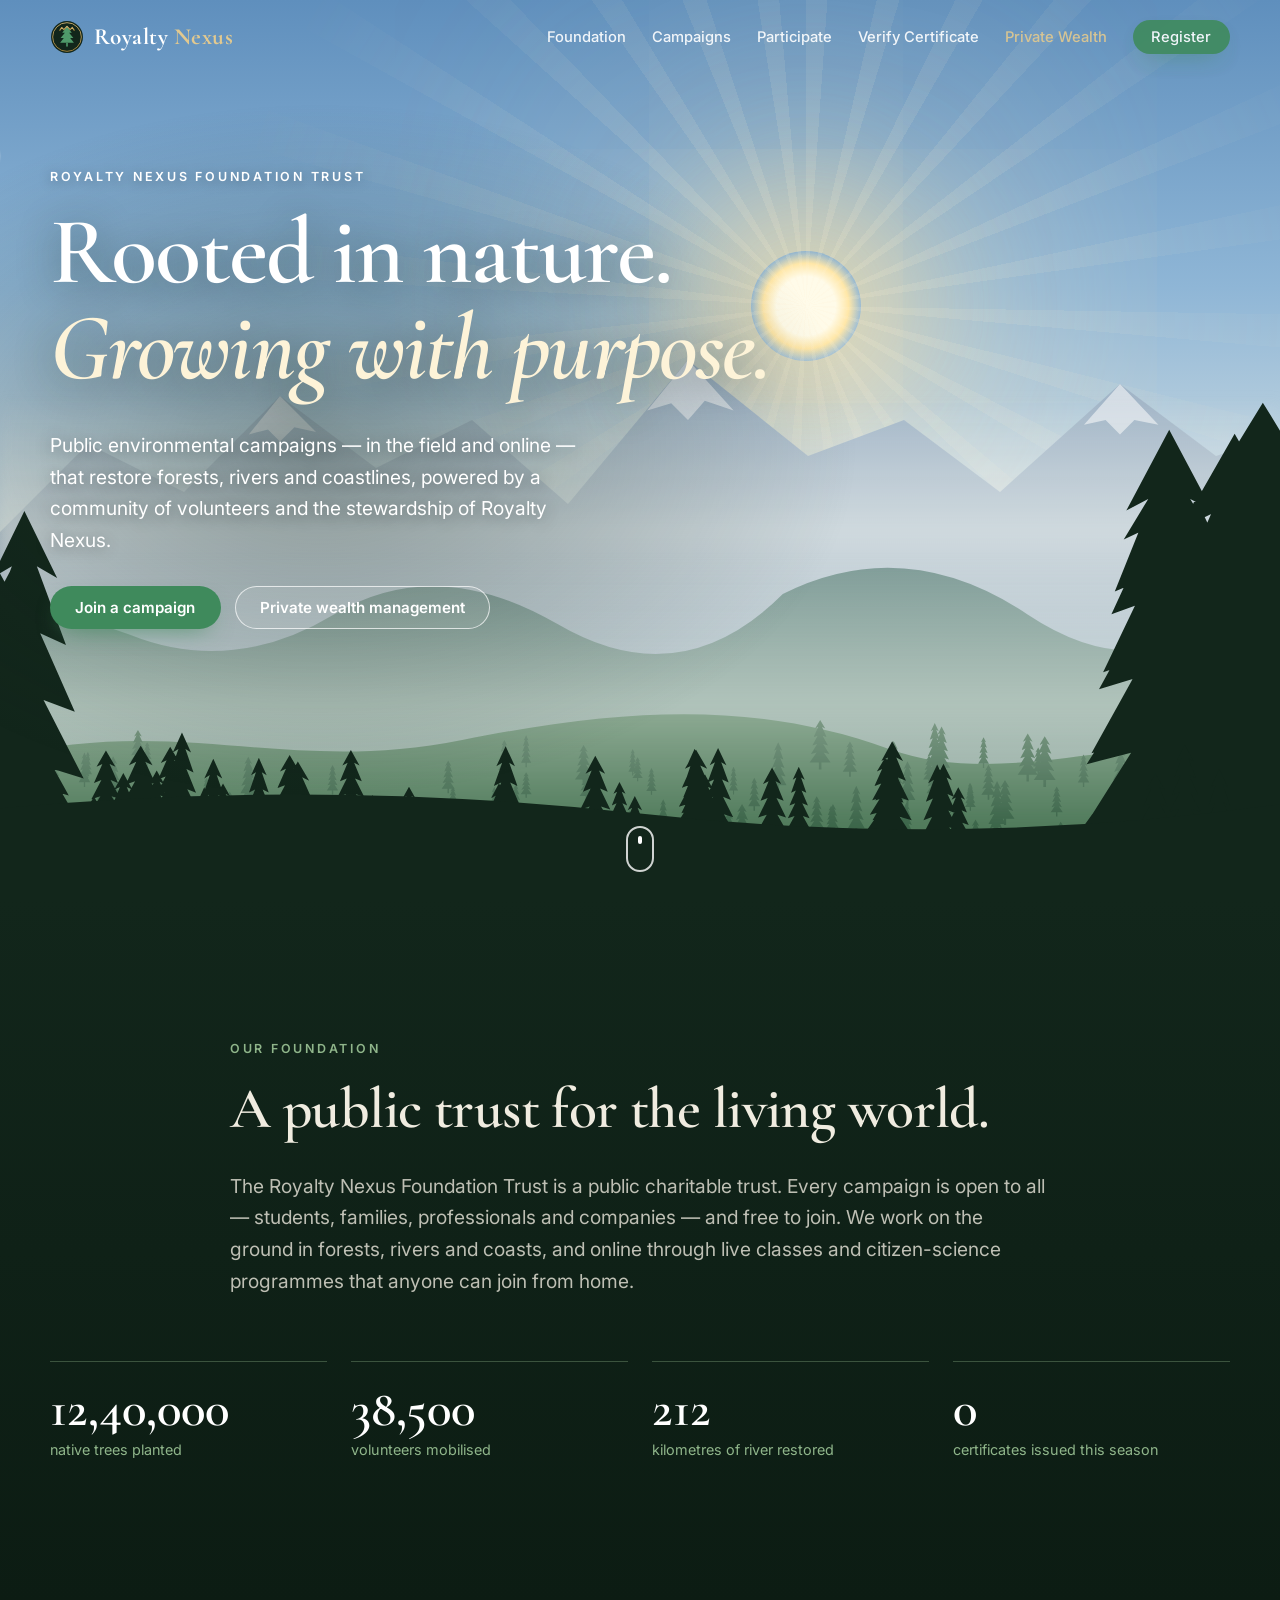
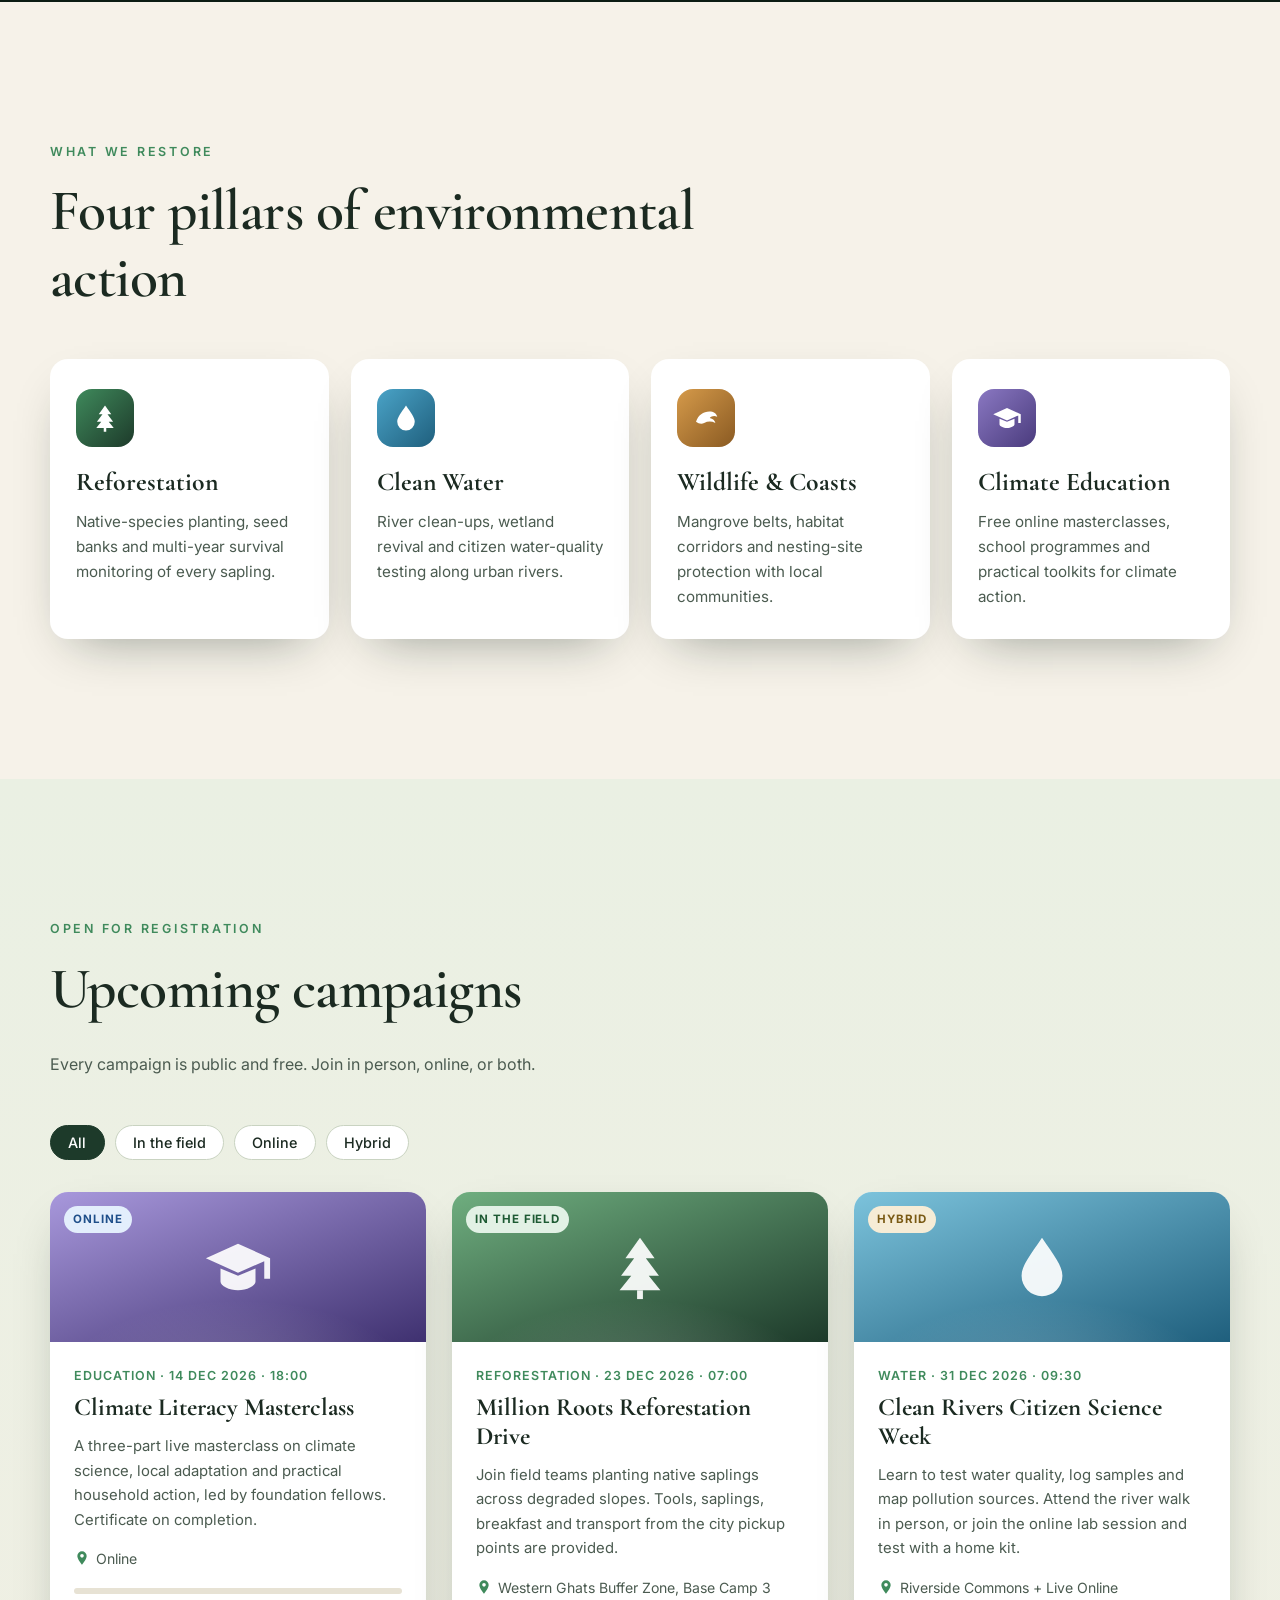
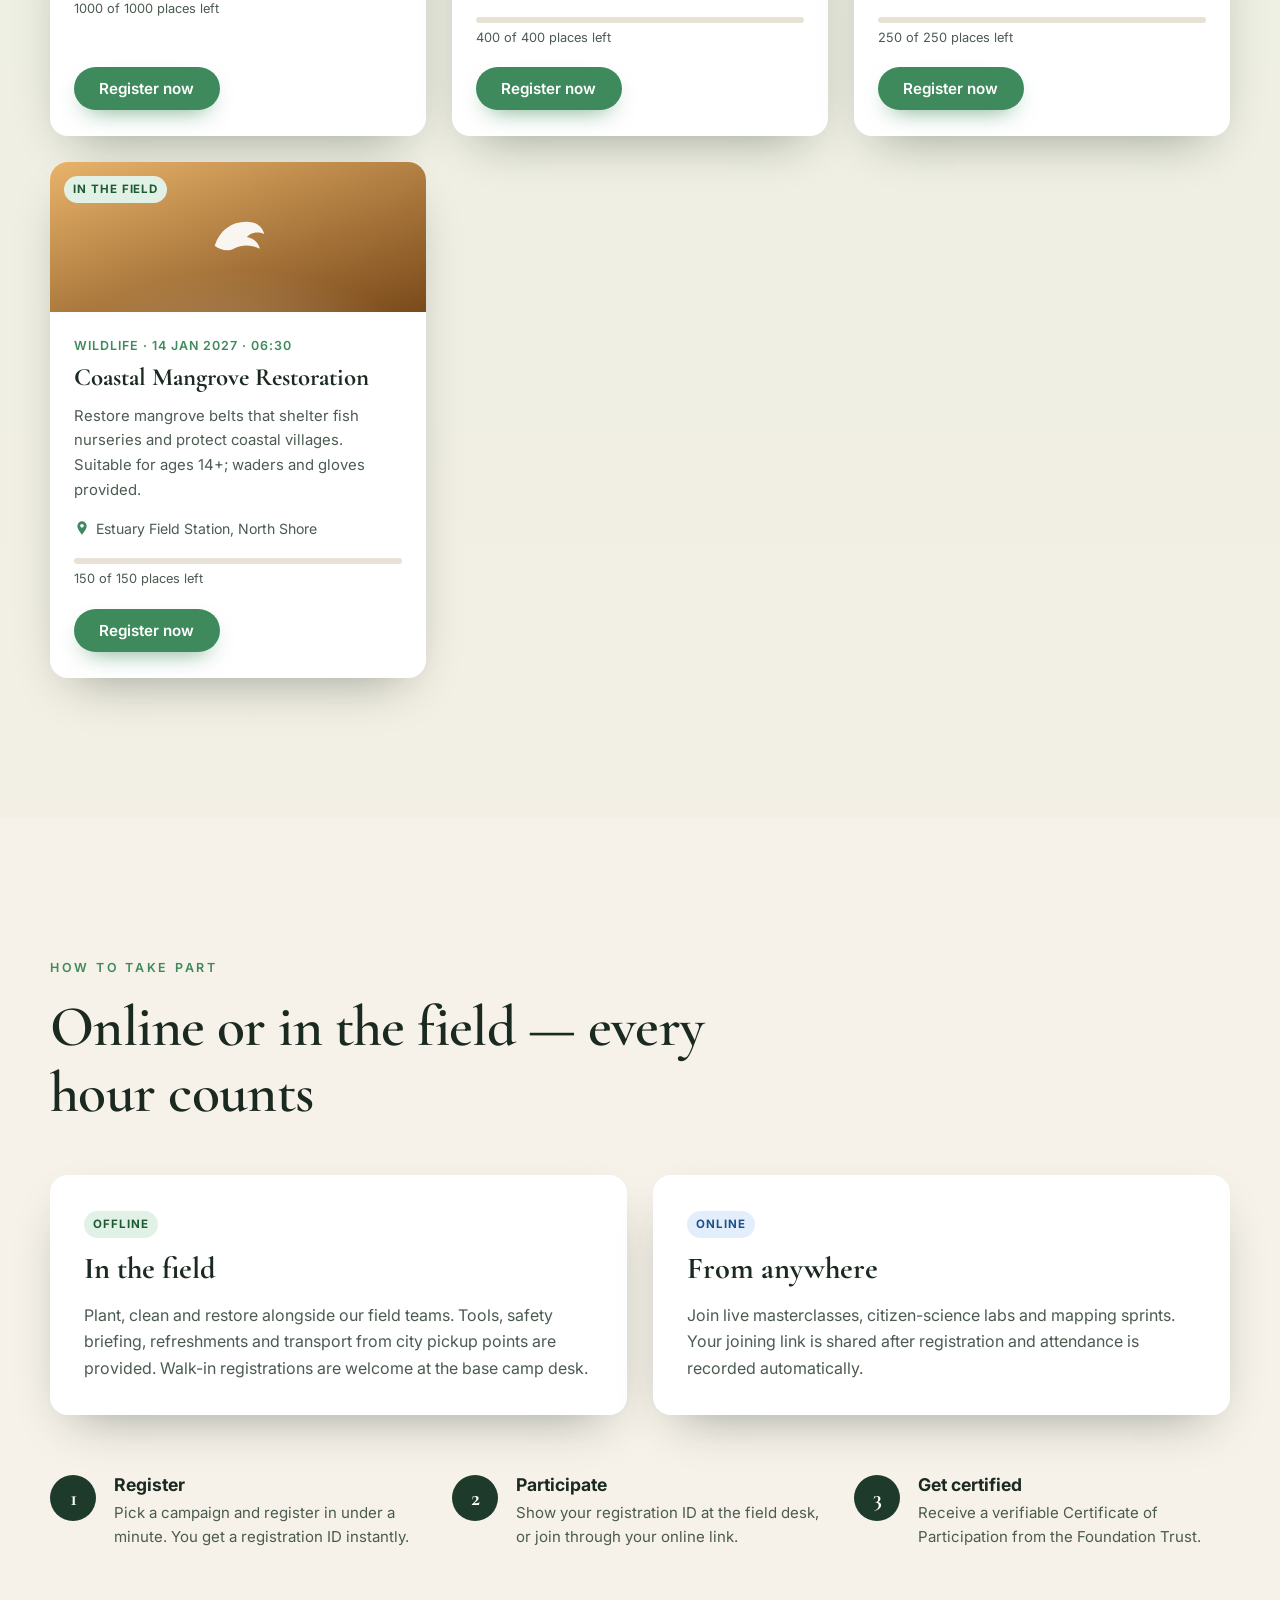
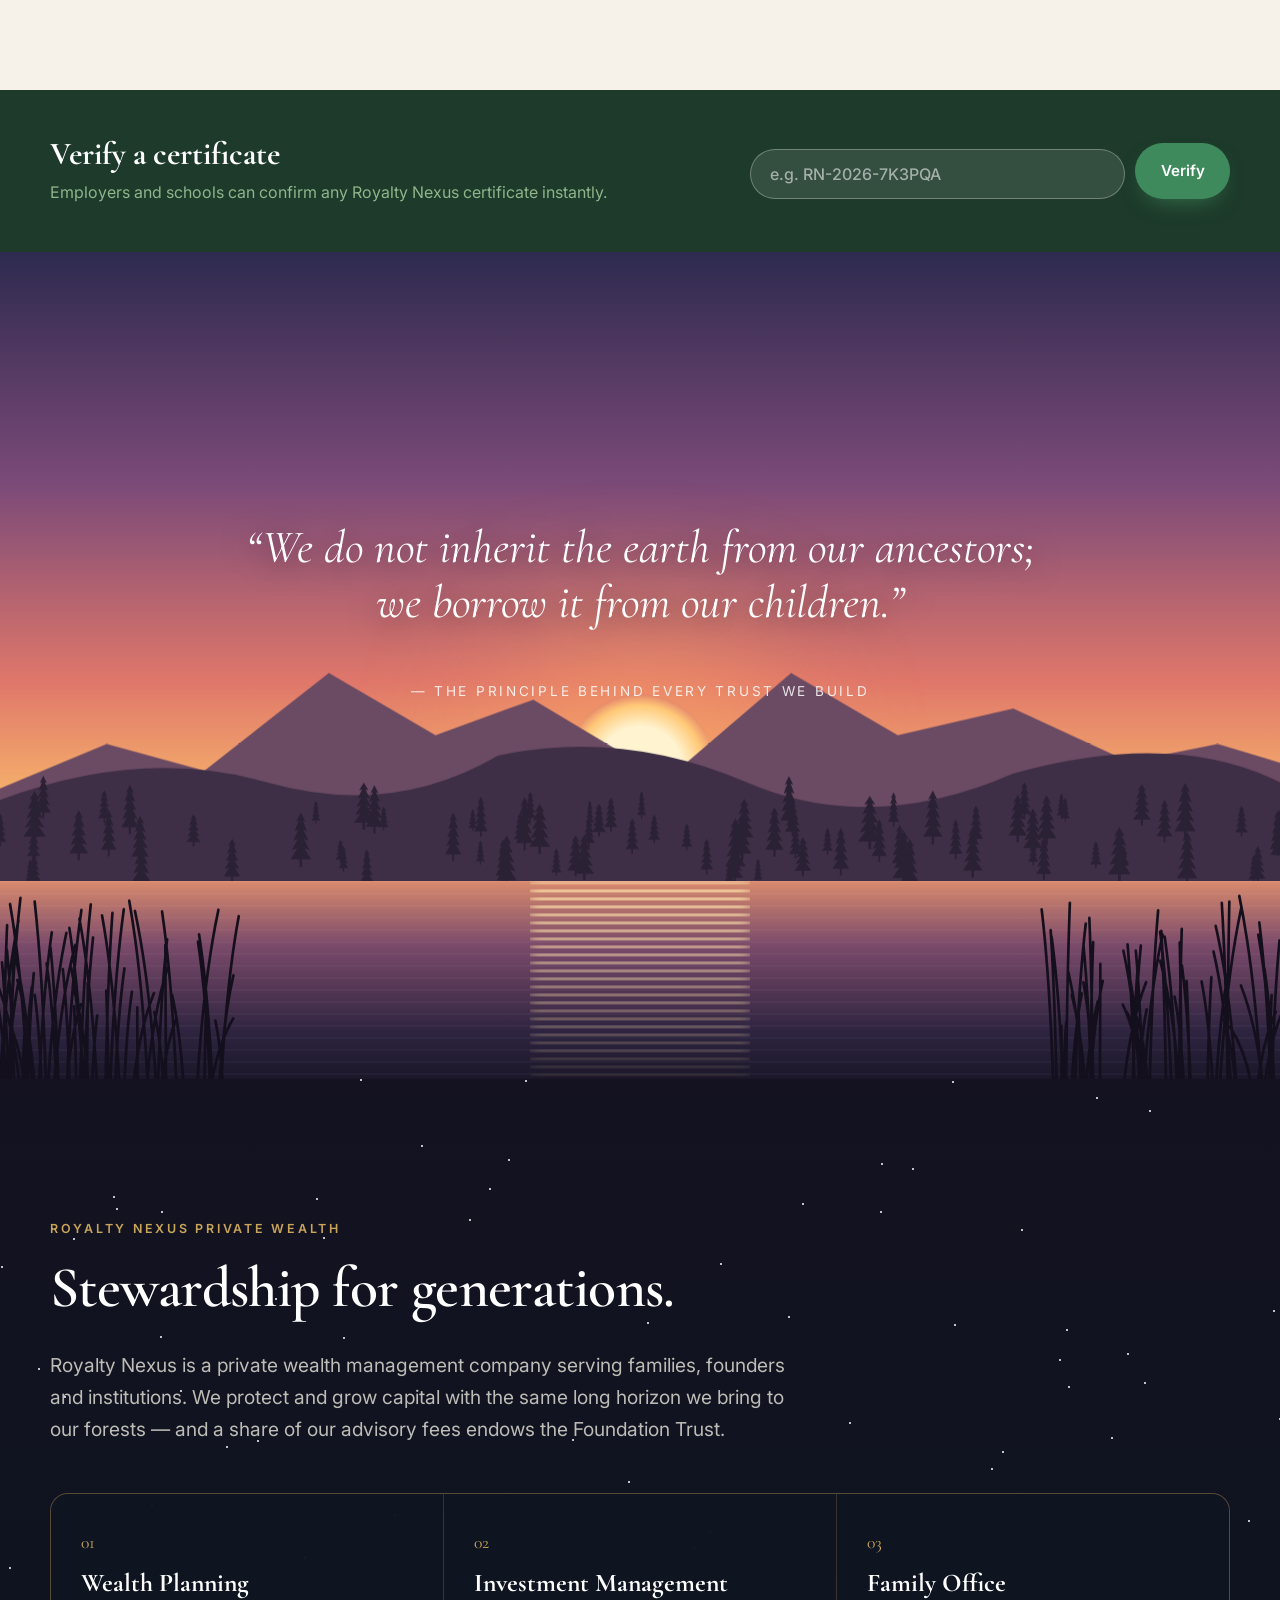
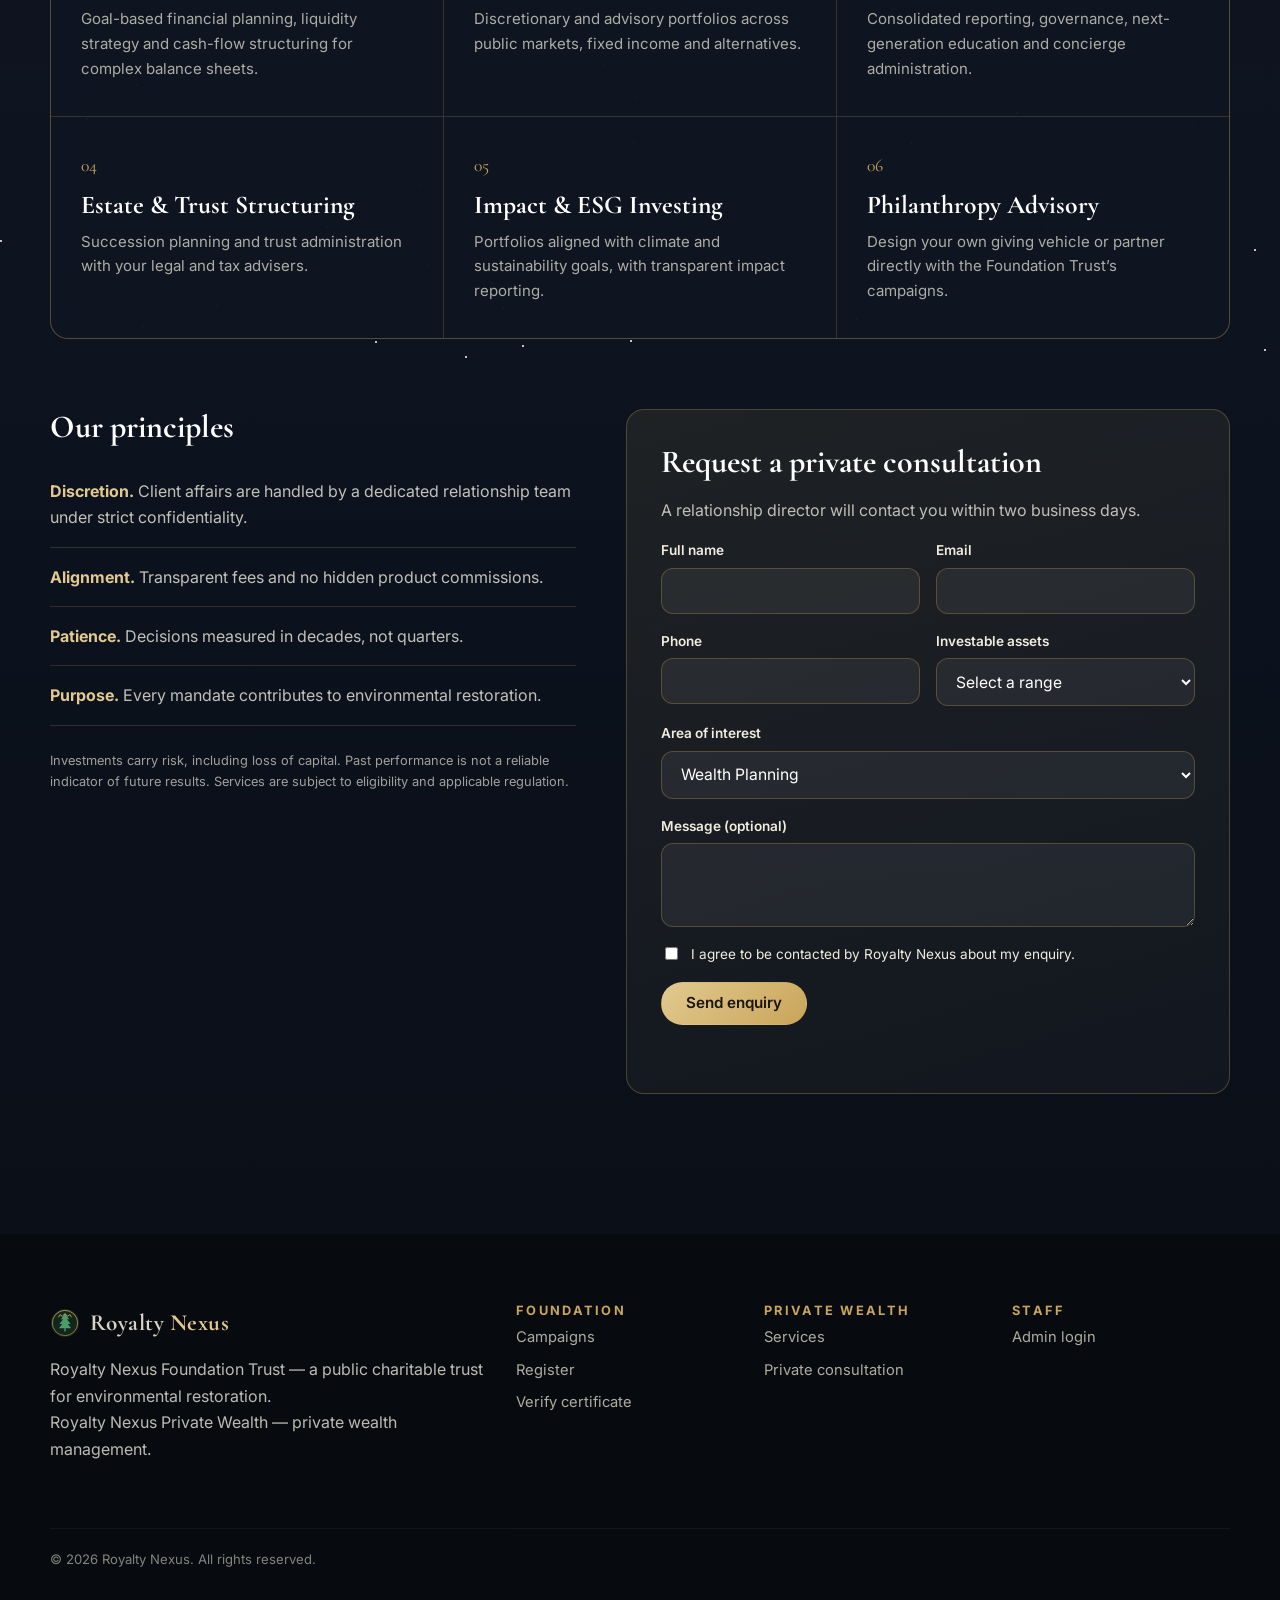
==== index.html @ fcef013e "Build Royalty Nexus foundation and private wealth website Static site with a layered parallax landsc" ====
<!doctype html>
<html lang="en">
<head>
  <meta charset="utf-8">
  <meta name="viewport" content="width=device-width, initial-scale=1">
  <title>Royalty Nexus — Foundation Trust & Private Wealth</title>
  <meta name="description" content="Royalty Nexus Foundation Trust runs public environmental campaigns online and offline. Royalty Nexus Private Wealth offers discreet wealth management for families and founders.">
  <link rel="icon" href="assets/favicon.svg" type="image/svg+xml">
  <link rel="preconnect" href="https://fonts.googleapis.com">
  <link rel="preconnect" href="https://fonts.gstatic.com" crossorigin>
  <link href="https://fonts.googleapis.com/css2?family=Cormorant+Garamond:ital,wght@0,500;0,600;0,700;1,500&family=Inter:wght@400;500;600;700&display=swap" rel="stylesheet">
  <link rel="stylesheet" href="css/style.css">
</head>
<body class="home">
  <div class="scroll-progress" aria-hidden="true"><span></span></div>

  <header class="site-nav" id="siteNav">
    <a class="brand" href="#top" aria-label="Royalty Nexus home">
      <img src="assets/favicon.svg" alt="" width="34" height="34">
      <span>Royalty <em>Nexus</em></span>
    </a>
    <button class="nav-toggle" aria-label="Open menu" aria-expanded="false" aria-controls="navLinks"><span></span><span></span></button>
    <nav class="nav-links" id="navLinks">
      <a href="#foundation">Foundation</a>
      <a href="#campaigns">Campaigns</a>
      <a href="#participate">Participate</a>
      <a href="verify.html">Verify Certificate</a>
      <a href="#wealth" class="nav-wealth">Private Wealth</a>
      <a href="register.html" class="btn btn-sm btn-leaf">Register</a>
    </nav>
  </header>

  <!-- ============ HERO: layered morning landscape ============ -->
  <section class="hero" id="top">
    <div class="scene scene-morning" aria-hidden="true">
      <div class="sky"></div>
      <div class="sun" data-speed="-0.35"><span></span></div>
      <div class="rays" data-speed="-0.2"></div>
      <div class="clouds" data-speed="0.12">
        <svg class="cloud c1" viewBox="0 0 200 60"><path d="M20 50h160c12 0 18-8 16-16s-12-12-20-10c-2-12-14-20-28-16-6-12-22-16-34-8-10-8-28-4-32 10-14-4-28 4-28 16-14 0-22 8-18 16 2 5 6 8 14 8z" /></svg>
        <svg class="cloud c2" viewBox="0 0 200 60"><path d="M20 50h160c12 0 18-8 16-16s-12-12-20-10c-2-12-14-20-28-16-6-12-22-16-34-8-10-8-28-4-32 10-14-4-28 4-28 16-14 0-22 8-18 16 2 5 6 8 14 8z" /></svg>
        <svg class="cloud c3" viewBox="0 0 200 60"><path d="M20 50h160c12 0 18-8 16-16s-12-12-20-10c-2-12-14-20-28-16-6-12-22-16-34-8-10-8-28-4-32 10-14-4-28 4-28 16-14 0-22 8-18 16 2 5 6 8 14 8z" /></svg>
      </div>
      <div class="birds">
        <svg class="bird b1" viewBox="0 0 40 14"><path d="M0 6c6-6 12-6 20 4 8-10 14-10 20-4-6-2-12 0-20 8C12 6 6 4 0 6z"/></svg>
        <svg class="bird b2" viewBox="0 0 40 14"><path d="M0 6c6-6 12-6 20 4 8-10 14-10 20-4-6-2-12 0-20 8C12 6 6 4 0 6z"/></svg>
        <svg class="bird b3" viewBox="0 0 40 14"><path d="M0 6c6-6 12-6 20 4 8-10 14-10 20-4-6-2-12 0-20 8C12 6 6 4 0 6z"/></svg>
      </div>

      <svg class="layer layer-far" data-speed="0.55" viewBox="0 0 1440 600" preserveAspectRatio="xMidYMax slice">
        <defs>
          <linearGradient id="gFar" x1="0" y1="0" x2="0" y2="1">
            <stop offset="0" stop-color="#9fb3c6"/><stop offset="1" stop-color="#c9d4da"/>
          </linearGradient>
        </defs>
        <path fill="url(#gFar)" d="M0 600V330l90-40 80 20 90-90 80 40 80-80 80 60 80-40 80 70 100-120 100 80 80-30 80 60 100-90 80 60 90-30 80 50 70-20v370z"/>
        <path fill="#fff" opacity=".55" d="M760 150l-34 42 20-6 14 14 14-16 24 8zM420 180l-26 32 16-4 10 10 12-12 18 4zM1120 170l-30 34 18-4 12 12 12-12 20 4z"/>
      </svg>

      <div class="mist mist-1" data-speed="0.45"></div>

      <svg class="layer layer-mid" data-speed="0.4" viewBox="0 0 1440 600" preserveAspectRatio="xMidYMax slice">
        <defs>
          <linearGradient id="gMid" x1="0" y1="0" x2="0" y2="1">
            <stop offset="0" stop-color="#7f9c98"/><stop offset="1" stop-color="#9fb3a8"/>
          </linearGradient>
        </defs>
        <path fill="url(#gMid)" d="M0 600V380q120-80 220-40t200-20q100-60 220 10t220-30q120-60 240 20t220-20q70-10 120 20v280z"/>
      </svg>

      <svg class="layer layer-hills" data-speed="0.25" viewBox="0 0 1440 600" preserveAspectRatio="xMidYMax slice">
        <path fill="#4f7a5a" d="M0 600V440c200-50 320 20 520-20s340-40 480 10 300-30 440 0v170z"/>
        <g id="treesHills" fill="#3a6448"></g>
      </svg>

      <div class="mist mist-2" data-speed="0.18"></div>

      <svg class="layer layer-front" data-speed="0.06" viewBox="0 0 1440 600" preserveAspectRatio="xMidYMax slice">
        <g id="treesFront" fill="#12261b"></g>
        <path fill="#12261b" d="M0 600v-70q360-50 720-10t720-30v110z"/>
      </svg>
    </div>

    <div class="hero-content" data-hero-fade>
      <p class="eyebrow">Royalty Nexus Foundation Trust</p>
      <h1>Rooted in nature.<br><span>Growing with purpose.</span></h1>
      <p class="lead">Public environmental campaigns — in the field and online — that restore forests, rivers and coastlines, powered by a community of volunteers and the stewardship of Royalty Nexus.</p>
      <div class="hero-cta">
        <a href="#campaigns" class="btn btn-leaf">Join a campaign</a>
        <a href="#wealth" class="btn btn-ghost">Private wealth management</a>
      </div>
    </div>
    <a class="scroll-cue" href="#foundation" aria-label="Scroll to explore"><span></span></a>
  </section>

  <!-- ============ FOUNDATION ============ -->
  <section class="section forest-floor" id="foundation">
    <div class="fireflies" aria-hidden="true"></div>
    <div class="container narrow reveal">
      <p class="eyebrow light">Our foundation</p>
      <h2 class="display">A public trust for the living world.</h2>
      <p class="lead light">The Royalty Nexus Foundation Trust is a public charitable trust. Every campaign is open to all — students, families, professionals and companies — and free to join. We work on the ground in forests, rivers and coasts, and online through live classes and citizen-science programmes that anyone can join from home.</p>
    </div>
    <div class="container stats">
      <div class="stat reveal"><strong data-count="1240000">0</strong><span>native trees planted</span></div>
      <div class="stat reveal"><strong data-count="38500">0</strong><span>volunteers mobilised</span></div>
      <div class="stat reveal"><strong data-count="212">0</strong><span>kilometres of river restored</span></div>
      <div class="stat reveal"><strong data-count="0" data-live="certificates">0</strong><span>certificates issued this season</span></div>
    </div>
  </section>

  <!-- ============ PILLARS ============ -->
  <section class="section paper" id="pillars">
    <div class="container">
      <div class="section-head reveal">
        <p class="eyebrow">What we restore</p>
        <h2 class="display">Four pillars of environmental action</h2>
      </div>
      <div class="pillars">
        <article class="pillar reveal">
          <div class="pillar-icon forest"><svg viewBox="0 0 48 48"><path d="M24 4l10 14h-6l9 12h-7l8 10H10l8-10h-7l9-12h-6z"/><rect x="22" y="40" width="4" height="6"/></svg></div>
          <h3>Reforestation</h3>
          <p>Native-species planting, seed banks and multi-year survival monitoring of every sapling.</p>
        </article>
        <article class="pillar reveal">
          <div class="pillar-icon water"><svg viewBox="0 0 48 48"><path d="M24 4C16 16 10 23 10 30a14 14 0 0028 0c0-7-6-14-14-26z"/></svg></div>
          <h3>Clean Water</h3>
          <p>River clean-ups, wetland revival and citizen water-quality testing along urban rivers.</p>
        </article>
        <article class="pillar reveal">
          <div class="pillar-icon wildlife"><svg viewBox="0 0 48 48"><path d="M8 30c4-12 14-18 26-16 4 1 7 4 8 8-5-2-9-1-12 2 5 1 8 4 9 8-6-3-12-3-18 0-4 2-9 1-13-2z"/><circle cx="36" cy="18" r="1.8" fill="#fff"/></svg></div>
          <h3>Wildlife & Coasts</h3>
          <p>Mangrove belts, habitat corridors and nesting-site protection with local communities.</p>
        </article>
        <article class="pillar reveal">
          <div class="pillar-icon education"><svg viewBox="0 0 48 48"><path d="M24 8L2 18l22 10 18-8v12h4V18z"/><path d="M12 25v9c0 3 6 6 12 6s12-3 12-6v-9l-12 5z"/></svg></div>
          <h3>Climate Education</h3>
          <p>Free online masterclasses, school programmes and practical toolkits for climate action.</p>
        </article>
      </div>
    </div>
  </section>

  <!-- ============ CAMPAIGNS (dynamic) ============ -->
  <section class="section meadow" id="campaigns">
    <div class="container">
      <div class="section-head reveal">
        <p class="eyebrow">Open for registration</p>
        <h2 class="display">Upcoming campaigns</h2>
        <p class="muted">Every campaign is public and free. Join in person, online, or both.</p>
      </div>
      <div class="filter-chips reveal" role="tablist" aria-label="Filter campaigns">
        <button class="chip is-active" data-filter="all" role="tab" aria-selected="true">All</button>
        <button class="chip" data-filter="offline" role="tab" aria-selected="false">In the field</button>
        <button class="chip" data-filter="online" role="tab" aria-selected="false">Online</button>
        <button class="chip" data-filter="hybrid" role="tab" aria-selected="false">Hybrid</button>
      </div>
      <div class="campaign-grid" id="campaignGrid">
        <p class="muted">Loading campaigns…</p>
      </div>
    </div>
  </section>

  <!-- ============ PARTICIPATE ============ -->
  <section class="section paper" id="participate">
    <div class="container">
      <div class="section-head reveal">
        <p class="eyebrow">How to take part</p>
        <h2 class="display">Online or in the field — every hour counts</h2>
      </div>
      <div class="modes">
        <div class="mode-card reveal">
          <span class="tag tag-offline">Offline</span>
          <h3>In the field</h3>
          <p>Plant, clean and restore alongside our field teams. Tools, safety briefing, refreshments and transport from city pickup points are provided. Walk-in registrations are welcome at the base camp desk.</p>
        </div>
        <div class="mode-card reveal">
          <span class="tag tag-online">Online</span>
          <h3>From anywhere</h3>
          <p>Join live masterclasses, citizen-science labs and mapping sprints. Your joining link is shared after registration and attendance is recorded automatically.</p>
        </div>
      </div>
      <ol class="steps">
        <li class="reveal"><span>1</span><h4>Register</h4><p>Pick a campaign and register in under a minute. You get a registration ID instantly.</p></li>
        <li class="reveal"><span>2</span><h4>Participate</h4><p>Show your registration ID at the field desk, or join through your online link.</p></li>
        <li class="reveal"><span>3</span><h4>Get certified</h4><p>Receive a verifiable Certificate of Participation from the Foundation Trust.</p></li>
      </ol>
    </div>
  </section>

  <!-- ============ VERIFY BAND ============ -->
  <section class="verify-band">
    <div class="container verify-inner reveal">
      <div>
        <h3>Verify a certificate</h3>
        <p>Employers and schools can confirm any Royalty Nexus certificate instantly.</p>
      </div>
      <form class="verify-form" action="verify.html" method="get">
        <label class="sr-only" for="certIdHome">Certificate ID</label>
        <input id="certIdHome" name="id" placeholder="e.g. RN-2026-7K3PQA" required>
        <button class="btn btn-leaf" type="submit">Verify</button>
      </form>
    </div>
  </section>

  <!-- ============ SUNSET LAKE SCENE ============ -->
  <section class="scene-band" aria-label="Sunset over the lake">
    <div class="scene scene-sunset" aria-hidden="true">
      <div class="sky"></div>
      <div class="sun" data-speed="0.25"><span></span></div>
      <svg class="layer" data-speed="0.3" viewBox="0 0 1440 600" preserveAspectRatio="xMidYMax slice">
        <path fill="#6b4a63" d="M0 600V360l120-50 110 30 140-110 120 70 110-40 150 90 140-120 120 70 130-30 130 60 100-20 100 30v220z"/>
      </svg>
      <svg class="layer" data-speed="0.18" viewBox="0 0 1440 600" preserveAspectRatio="xMidYMax slice">
        <path fill="#3e2f47" d="M0 600V420q160-60 300-20t260-30q140-30 280 30t300-10q180-50 300 10v200z"/>
        <g id="treesSunset" fill="#2a2135"></g>
      </svg>
      <div class="lake" data-speed="0.05"><span class="shimmer"></span></div>
      <svg class="layer layer-reeds" data-speed="-0.04" viewBox="0 0 1440 600" preserveAspectRatio="xMidYMax slice">
        <g id="reeds" stroke="#140f1c" stroke-width="3" fill="none" stroke-linecap="round"></g>
      </svg>
    </div>
    <blockquote class="scene-quote reveal">
      <p>“We do not inherit the earth from our ancestors; we borrow it from our children.”</p>
      <cite>— The principle behind every trust we build</cite>
    </blockquote>
  </section>

  <!-- ============ PRIVATE WEALTH ============ -->
  <section class="section wealth" id="wealth">
    <div class="stars" aria-hidden="true"></div>
    <div class="container">
      <div class="section-head reveal">
        <p class="eyebrow gold">Royalty Nexus Private Wealth</p>
        <h2 class="display">Stewardship for generations.</h2>
        <p class="lead light">Royalty Nexus is a private wealth management company serving families, founders and institutions. We protect and grow capital with the same long horizon we bring to our forests — and a share of our advisory fees endows the Foundation Trust.</p>
      </div>
      <div class="services">
        <article class="service reveal"><span class="service-no">01</span><h3>Wealth Planning</h3><p>Goal-based financial planning, liquidity strategy and cash-flow structuring for complex balance sheets.</p></article>
        <article class="service reveal"><span class="service-no">02</span><h3>Investment Management</h3><p>Discretionary and advisory portfolios across public markets, fixed income and alternatives.</p></article>
        <article class="service reveal"><span class="service-no">03</span><h3>Family Office</h3><p>Consolidated reporting, governance, next-generation education and concierge administration.</p></article>
        <article class="service reveal"><span class="service-no">04</span><h3>Estate & Trust Structuring</h3><p>Succession planning and trust administration with your legal and tax advisers.</p></article>
        <article class="service reveal"><span class="service-no">05</span><h3>Impact & ESG Investing</h3><p>Portfolios aligned with climate and sustainability goals, with transparent impact reporting.</p></article>
        <article class="service reveal"><span class="service-no">06</span><h3>Philanthropy Advisory</h3><p>Design your own giving vehicle or partner directly with the Foundation Trust’s campaigns.</p></article>
      </div>

      <div class="wealth-split">
        <div class="principles reveal">
          <h3>Our principles</h3>
          <ul>
            <li><strong>Discretion.</strong> Client affairs are handled by a dedicated relationship team under strict confidentiality.</li>
            <li><strong>Alignment.</strong> Transparent fees and no hidden product commissions.</li>
            <li><strong>Patience.</strong> Decisions measured in decades, not quarters.</li>
            <li><strong>Purpose.</strong> Every mandate contributes to environmental restoration.</li>
          </ul>
          <p class="fine">Investments carry risk, including loss of capital. Past performance is not a reliable indicator of future results. Services are subject to eligibility and applicable regulation.</p>
        </div>
        <form class="enquiry-form reveal" id="enquiryForm" novalidate>
          <h3>Request a private consultation</h3>
          <p class="muted light">A relationship director will contact you within two business days.</p>
          <div class="field-row">
            <label>Full name<input name="name" required autocomplete="name"></label>
            <label>Email<input name="email" type="email" required autocomplete="email"></label>
          </div>
          <div class="field-row">
            <label>Phone<input name="phone" type="tel" autocomplete="tel"></label>
            <label>Investable assets
              <select name="assets" required>
                <option value="">Select a range</option>
                <option>Up to 1 Cr / $120k</option>
                <option>1–10 Cr / $120k–1.2M</option>
                <option>10–50 Cr / $1.2M–6M</option>
                <option>50 Cr+ / $6M+</option>
                <option>Institution / Endowment</option>
              </select>
            </label>
          </div>
          <label>Area of interest
            <select name="interest">
              <option>Wealth Planning</option>
              <option>Investment Management</option>
              <option>Family Office</option>
              <option>Estate & Trust Structuring</option>
              <option>Impact & ESG Investing</option>
              <option>Philanthropy Advisory</option>
            </select>
          </label>
          <label>Message (optional)<textarea name="message" rows="3"></textarea></label>
          <label class="check"><input type="checkbox" name="consent" required> I agree to be contacted by Royalty Nexus about my enquiry.</label>
          <button class="btn btn-gold" type="submit">Send enquiry</button>
          <p class="form-msg" role="status" aria-live="polite"></p>
        </form>
      </div>
    </div>
  </section>

  <footer class="site-footer">
    <div class="container footer-grid">
      <div>
        <a class="brand" href="#top"><img src="assets/favicon.svg" alt="" width="30" height="30"><span>Royalty <em>Nexus</em></span></a>
        <p class="muted light">Royalty Nexus Foundation Trust — a public charitable trust for environmental restoration.<br>Royalty Nexus Private Wealth — private wealth management.</p>
      </div>
      <div>
        <h4>Foundation</h4>
        <a href="#campaigns">Campaigns</a>
        <a href="register.html">Register</a>
        <a href="verify.html">Verify certificate</a>
      </div>
      <div>
        <h4>Private Wealth</h4>
        <a href="#wealth">Services</a>
        <a href="#enquiryForm">Private consultation</a>
      </div>
      <div>
        <h4>Staff</h4>
        <a href="admin/login.html">Admin login</a>
      </div>
    </div>
    <p class="container copyright">© <span id="year"></span> Royalty Nexus. All rights reserved.</p>
  </footer>

  <script src="js/store.js"></script>
  <script src="js/scene.js"></script>
  <script src="js/main.js"></script>
</body>
</html>
---- css/style.css ----
/* =========================================================
   Royalty Nexus — public site styles
   ========================================================= */
:root {
  --forest-900: #0c1c13;
  --forest-800: #12261b;
  --forest-700: #1d3a2a;
  --forest-600: #2d5a40;
  --leaf: #3f8a5c;
  --leaf-bright: #5fb07c;
  --moss: #8fb58a;
  --paper: #f6f2e9;
  --paper-2: #ede6d6;
  --ink: #1b2a21;
  --ink-soft: #4b5b50;
  --gold: #c9a55a;
  --gold-soft: #e2c98f;
  --night: #0d1420;
  --radius: 18px;
  --shadow: 0 20px 50px -24px rgba(12, 28, 19, .45);
  --serif: 'Cormorant Garamond', Georgia, 'Times New Roman', serif;
  --sans: 'Inter', system-ui, -apple-system, 'Segoe UI', Roboto, sans-serif;
}

*, *::before, *::after { box-sizing: border-box; }
html { scroll-behavior: smooth; scroll-padding-top: 70px; }
body {
  margin: 0;
  font-family: var(--sans);
  font-size: 16px;
  line-height: 1.65;
  color: var(--ink);
  background: var(--paper);
  -webkit-font-smoothing: antialiased;
  overflow-x: hidden;
}
body.menu-open { overflow: hidden; }
img, svg { display: block; max-width: 100%; }
a { color: inherit; }
h1, h2, h3, h4 { margin: 0 0 .5em; line-height: 1.15; }
p { margin: 0 0 1em; }
.sr-only { position: absolute; width: 1px; height: 1px; overflow: hidden; clip: rect(0 0 0 0); white-space: nowrap; }

.container { width: min(1180px, 100% - 32px); margin-inline: auto; }
.container.narrow { width: min(820px, 100% - 32px); }

.eyebrow {
  font-size: .78rem;
  font-weight: 600;
  letter-spacing: .22em;
  text-transform: uppercase;
  color: var(--leaf);
  margin-bottom: 1rem;
}
.eyebrow.light { color: var(--moss); }
.eyebrow.gold { color: var(--gold); }
.display {
  font-family: var(--serif);
  font-weight: 600;
  font-size: clamp(2.2rem, 5vw, 3.6rem);
  letter-spacing: -.01em;
}
.lead { font-size: clamp(1.05rem, 1.6vw, 1.2rem); color: var(--ink-soft); }
.lead.light, .muted.light { color: rgba(240, 236, 224, .78); }
.muted { color: var(--ink-soft); }
.fine { font-size: .8rem; opacity: .65; }

/* ---------- Buttons ---------- */
.btn {
  display: inline-flex;
  align-items: center;
  justify-content: center;
  gap: .5em;
  padding: .85em 1.6em;
  border-radius: 999px;
  border: 1px solid transparent;
  font: 600 .95rem/1 var(--sans);
  text-decoration: none;
  cursor: pointer;
  transition: transform .25s ease, background .25s ease, box-shadow .25s ease, color .25s ease;
}
.btn:hover { transform: translateY(-2px); }
.btn:focus-visible { outline: 3px solid var(--gold-soft); outline-offset: 3px; }
.btn-sm { padding: .6em 1.2em; font-size: .85rem; }
.btn-leaf { background: var(--leaf); color: #fff; box-shadow: 0 10px 24px -12px rgba(63, 138, 92, .9); }
.btn-leaf:hover { background: var(--forest-600); }
.btn-ghost { border-color: rgba(255, 255, 255, .7); color: #fff; backdrop-filter: blur(6px); background: rgba(255, 255, 255, .08); }
.btn-ghost:hover { background: rgba(255, 255, 255, .2); }
.btn-gold { background: linear-gradient(135deg, var(--gold-soft), var(--gold)); color: #1a1508; }
.btn-gold:hover { box-shadow: 0 12px 30px -12px rgba(201, 165, 90, .8); }
.btn-outline { border-color: var(--leaf); color: var(--leaf); background: transparent; }
.btn-outline:hover { background: var(--leaf); color: #fff; }
.btn-disabled { background: #cfc8b8; color: #6d6656; cursor: not-allowed; }
.btn-disabled:hover { transform: none; }

/* ---------- Scroll progress ---------- */
.scroll-progress { position: fixed; inset: 0 0 auto; height: 3px; z-index: 60; }
.scroll-progress span {
  display: block; height: 100%;
  background: linear-gradient(90deg, var(--leaf-bright), var(--gold));
  transform-origin: 0 50%; transform: scaleX(0);
}

/* ---------- Navigation ---------- */
.site-nav {
  position: fixed;
  top: 0; left: 0; right: 0;
  z-index: 50;
  display: flex;
  align-items: center;
  justify-content: space-between;
  padding: 18px max(16px, calc((100% - 1180px) / 2));
  transition: background .35s ease, padding .35s ease, box-shadow .35s ease;
  color: #fff;
}
.site-nav.is-solid, .site-nav.solid {
  background: rgba(18, 38, 27, .92);
  backdrop-filter: blur(12px);
  padding-top: 12px; padding-bottom: 12px;
  box-shadow: 0 10px 30px -20px rgba(0, 0, 0, .6);
}
.brand { display: inline-flex; align-items: center; gap: 10px; text-decoration: none; font-family: var(--serif); font-size: 1.45rem; font-weight: 700; letter-spacing: .02em; }
.brand em { font-style: normal; color: var(--gold-soft); }
.nav-links { display: flex; align-items: center; gap: 26px; }
.nav-links a { text-decoration: none; font-size: .92rem; font-weight: 500; opacity: .9; }
.nav-links a:not(.btn):hover { opacity: 1; text-decoration: underline; text-underline-offset: 6px; }
.nav-links .nav-wealth { color: var(--gold-soft); }
.nav-toggle { display: none; background: none; border: 0; width: 44px; height: 44px; cursor: pointer; padding: 10px; }
.nav-toggle span { display: block; height: 2px; background: #fff; margin: 6px 0; transition: transform .3s; }
.nav-toggle[aria-expanded="true"] span:first-child { transform: translateY(4px) rotate(45deg); }
.nav-toggle[aria-expanded="true"] span:last-child { transform: translateY(-4px) rotate(-45deg); }

@media (max-width: 900px) {
  .nav-toggle { display: block; position: relative; z-index: 2; }
  .nav-links {
    position: fixed; inset: 0;
    flex-direction: column; justify-content: center; gap: 28px;
    background: rgba(12, 28, 19, .97);
    font-size: 1.2rem;
    opacity: 0; pointer-events: none;
    transition: opacity .3s ease;
  }
  .nav-links a { font-size: 1.15rem; }
  .nav-links.is-open { opacity: 1; pointer-events: auto; }
}

/* =========================================================
   Scenes (shared)
   ========================================================= */
.scene { position: absolute; inset: 0; overflow: hidden; }
.scene .sky { position: absolute; inset: 0; }
.scene .layer, .scene .mist, .scene .lake { position: absolute; left: 0; width: 100%; will-change: transform; }
.scene .layer { bottom: 0; }

/* ---------- Hero / morning ---------- */
.hero {
  position: relative;
  height: 100vh;
  min-height: 640px;
  overflow: hidden;
  color: #fff;
  --dawn: 0;
}
.scene-morning .sky {
  background: linear-gradient(180deg, #5f8fbd 0%, #8fb6d6 32%, #cfdde2 58%, #f4dcb2 78%, #f7e5c3 100%);
}
.scene-morning .sky::after {
  content: ""; position: absolute; inset: 0;
  background: linear-gradient(180deg, #4e89c4 0%, #9cc6e4 50%, #e8f0ea 100%);
  opacity: calc(var(--dawn) * .8);
}
.scene-morning .sun { position: absolute; left: 63%; top: 34%; width: 0; height: 0; }
.scene-morning .sun span {
  position: absolute; width: 110px; height: 110px; left: -55px; top: -55px;
  border-radius: 50%;
  background: radial-gradient(circle, #fffbe9 0 38%, #ffe7a8 55%, rgba(255, 214, 140, 0) 72%);
  box-shadow: 0 0 120px 60px rgba(255, 226, 160, .55), 0 0 300px 160px rgba(255, 236, 190, .35);
}
.rays {
  position: absolute; left: 63%; top: 34%;
  width: 1400px; height: 1400px; margin: -700px 0 0 -700px;
  background: repeating-conic-gradient(from 0deg, rgba(255, 244, 214, .16) 0deg 4deg, transparent 4deg 13deg);
  -webkit-mask: radial-gradient(circle, #000 0%, transparent 60%);
          mask: radial-gradient(circle, #000 0%, transparent 60%);
  animation: spin 120s linear infinite;
}
@keyframes spin { to { rotate: 360deg; } }

.clouds { position: absolute; inset: 0; }
.cloud { position: absolute; fill: rgba(255, 255, 255, .85); filter: blur(1px); animation: drift linear infinite; }
.cloud.c1 { width: 260px; top: 12%; left: -20%; animation-duration: 95s; }
.cloud.c2 { width: 180px; top: 22%; left: -30%; animation-duration: 130s; animation-delay: -60s; opacity: .7; }
.cloud.c3 { width: 320px; top: 6%; left: -40%; animation-duration: 160s; animation-delay: -30s; opacity: .6; }
@keyframes drift { to { transform: translateX(170vw); } }

.birds { position: absolute; inset: 0; pointer-events: none; }
.bird { position: absolute; width: 22px; fill: #2b3a35; opacity: .7; animation: fly 28s linear infinite, flap .5s ease-in-out infinite alternate; }
.bird.b1 { top: 26%; left: -5%; }
.bird.b2 { top: 29%; left: -8%; width: 16px; animation-delay: -1.2s, -.2s; }
.bird.b3 { top: 24%; left: -10%; width: 14px; animation-delay: -2s, -.35s; }
@keyframes fly { to { translate: 115vw -8vh; } }
@keyframes flap { to { transform: scaleY(.45); } }

.layer-far { height: 80%; }
.layer-mid { height: 68%; }
.layer-hills { height: 58%; }
.layer-front { height: 72%; }
.mist { height: 30%; pointer-events: none; }
.mist-1 { bottom: 26%; background: linear-gradient(180deg, transparent, rgba(236, 240, 236, .55) 50%, transparent); filter: blur(6px); animation: mist 22s ease-in-out infinite alternate; }
.mist-2 { bottom: 8%; background: linear-gradient(180deg, transparent, rgba(222, 232, 222, .45) 55%, transparent); filter: blur(10px); animation: mist 30s ease-in-out infinite alternate-reverse; }
@keyframes mist { from { translate: -4% 0; } to { translate: 4% 0; } }

.hero-content {
  position: relative; z-index: 2;
  height: 100%;
  display: flex; flex-direction: column; justify-content: center;
  width: min(1180px, 100% - 32px); margin-inline: auto;
  padding-top: 40px; padding-bottom: 16vh;
  will-change: transform, opacity;
}
.hero::after {
  content: ""; position: absolute; inset: 0; z-index: 1; pointer-events: none;
  background: radial-gradient(ellipse 60% 55% at 25% 50%, rgba(20, 40, 30, .38), transparent 70%);
}
.hero-content .eyebrow { color: #fff; text-shadow: 0 2px 12px rgba(0, 0, 0, .35); }
.hero h1 {
  font-family: var(--serif);
  font-weight: 600;
  font-size: clamp(2.8rem, 7.4vw, 6rem);
  letter-spacing: -.02em;
  line-height: 1.02;
  text-shadow: 0 6px 40px rgba(20, 40, 30, .45);
  margin-bottom: .35em;
}
.hero h1 span { font-style: italic; color: #fdf3d8; }
.hero .lead { color: #fff; max-width: 560px; text-shadow: 0 2px 16px rgba(0, 0, 0, .45); }
.hero-cta { display: flex; flex-wrap: wrap; gap: 14px; margin-top: 10px; }
.scroll-cue {
  position: absolute; z-index: 3; left: 50%; bottom: 28px; translate: -50% 0;
  width: 28px; height: 46px; border: 2px solid rgba(255, 255, 255, .8); border-radius: 20px;
}
.scroll-cue span { position: absolute; left: 50%; top: 8px; width: 4px; height: 8px; margin-left: -2px; border-radius: 2px; background: #fff; animation: cue 1.8s ease-in-out infinite; }
@keyframes cue { 60% { transform: translateY(16px); opacity: 0; } 100% { opacity: 0; } }

/* =========================================================
   Sections
   ========================================================= */
.section { position: relative; padding: clamp(80px, 12vw, 140px) 0; }
.section-head { max-width: 760px; margin-bottom: 48px; }

.forest-floor {
  background: linear-gradient(180deg, var(--forest-800) 0%, var(--forest-900) 100%);
  color: #f0ece0;
  overflow: hidden;
  margin-top: -1px;
}
.fireflies { position: absolute; inset: 0; pointer-events: none; }
.firefly {
  position: absolute; width: 4px; height: 4px; border-radius: 50%;
  background: #f6f1a6; box-shadow: 0 0 10px 3px rgba(246, 241, 166, .6);
  opacity: 0; animation: glow ease-in-out infinite;
}
@keyframes glow {
  0%, 100% { opacity: 0; transform: translate(0, 0); }
  40% { opacity: .9; }
  70% { opacity: .3; transform: translate(20px, -30px); }
}
.stats { display: grid; grid-template-columns: repeat(4, 1fr); gap: 24px; margin-top: 64px; position: relative; }
.stat { border-top: 1px solid rgba(143, 181, 138, .35); padding-top: 22px; }
.stat strong { display: block; font-family: var(--serif); font-size: clamp(2.2rem, 4vw, 3.2rem); font-weight: 600; color: #fff; line-height: 1; }
.stat span { font-size: .9rem; color: var(--moss); }
@media (max-width: 800px) { .stats { grid-template-columns: repeat(2, 1fr); } }

.paper { background: var(--paper); }
.meadow { background: linear-gradient(180deg, #eaf0e3 0%, #f3efe4 100%); }

/* Pillars */
.pillars { display: grid; grid-template-columns: repeat(4, 1fr); gap: 22px; }
.pillar { background: #fff; border-radius: var(--radius); padding: 30px 26px; box-shadow: var(--shadow); transition: transform .35s ease; }
.pillar:hover { transform: translateY(-6px); }
.pillar h3 { font-family: var(--serif); font-size: 1.6rem; }
.pillar p { color: var(--ink-soft); font-size: .95rem; margin: 0; }
.pillar-icon { width: 58px; height: 58px; border-radius: 16px; display: grid; place-items: center; margin-bottom: 20px; }
.pillar-icon svg { width: 30px; height: 30px; fill: #fff; }
.pillar-icon.forest { background: linear-gradient(135deg, #3f8a5c, #1d3a2a); }
.pillar-icon.water { background: linear-gradient(135deg, #4aa3c7, #1f5f7d); }
.pillar-icon.wildlife { background: linear-gradient(135deg, #d59a4a, #8a5a22); }
.pillar-icon.education { background: linear-gradient(135deg, #8a78c2, #4a3b7d); }
@media (max-width: 960px) { .pillars { grid-template-columns: repeat(2, 1fr); } }
@media (max-width: 560px) { .pillars { grid-template-columns: 1fr; } }

/* Campaigns */
.filter-chips { display: flex; flex-wrap: wrap; gap: 10px; margin-bottom: 32px; }
.chip { border: 1px solid #c9d3c1; background: #fff; color: var(--ink); padding: .55em 1.2em; border-radius: 999px; font: 500 .9rem var(--sans); cursor: pointer; transition: all .2s; }
.chip:hover { border-color: var(--leaf); }
.chip.is-active { background: var(--forest-700); border-color: var(--forest-700); color: #fff; }
.campaign-grid { display: grid; grid-template-columns: repeat(auto-fill, minmax(min(100%, 340px), 1fr)); gap: 26px; }
.campaign-card { background: #fff; border-radius: var(--radius); overflow: hidden; box-shadow: var(--shadow); display: flex; flex-direction: column; transition: transform .35s ease, box-shadow .35s ease; }
.campaign-card:hover { transform: translateY(-6px); box-shadow: 0 30px 60px -28px rgba(12, 28, 19, .55); }
.campaign-art { position: relative; height: 150px; display: grid; place-items: center; overflow: hidden; }
.campaign-art::after { content: ""; position: absolute; inset: auto -10% -40% -10%; height: 80%; background: radial-gradient(ellipse at 50% 100%, rgba(255, 255, 255, .25), transparent 60%); }
.campaign-art svg { width: 70px; height: 70px; fill: rgba(255, 255, 255, .92); stroke: rgba(255, 255, 255, .92); stroke-width: 0; position: relative; z-index: 1; }
.campaign-art .tag { position: absolute; top: 14px; left: 14px; z-index: 1; }
.art-forest { background: linear-gradient(160deg, #6fae7f, #1d3a2a); }
.art-water { background: linear-gradient(160deg, #7cc3dc, #1f5f7d); }
.art-wildlife { background: linear-gradient(160deg, #e8b36a, #7a4a1a); }
.art-education { background: linear-gradient(160deg, #a898dc, #3f3170); }
.art-other { background: linear-gradient(160deg, #9fb0a3, #3d4d44); }
.campaign-body { padding: 24px 24px 26px; display: flex; flex-direction: column; flex: 1; }
.campaign-body h3 { font-family: var(--serif); font-size: 1.55rem; }
.campaign-body > p { color: var(--ink-soft); font-size: .93rem; }
.campaign-meta { font-size: .78rem !important; letter-spacing: .08em; text-transform: uppercase; color: var(--leaf) !important; font-weight: 600; margin-bottom: .5em; }
.campaign-loc { display: flex; gap: 6px; align-items: flex-start; font-size: .88rem !important; }
.campaign-loc svg { width: 16px; height: 16px; fill: var(--leaf); flex: none; margin-top: 3px; }
.campaign-body .btn { margin-top: auto; align-self: flex-start; }
.seats { margin: 4px 0 18px; }
.seats-bar { height: 6px; border-radius: 6px; background: #e7e2d4; overflow: hidden; }
.seats-bar span { display: block; height: 100%; background: linear-gradient(90deg, var(--leaf-bright), var(--leaf)); border-radius: 6px; }
.seats small { color: var(--ink-soft); font-size: .8rem; }
.empty { padding: 40px; text-align: center; background: #fff; border-radius: var(--radius); color: var(--ink-soft); }

.tag { display: inline-block; font-size: .72rem; font-weight: 700; letter-spacing: .08em; text-transform: uppercase; padding: .35em .8em; border-radius: 999px; background: rgba(255, 255, 255, .92); color: var(--forest-700); }
.tag-online { background: #e3eefc; color: #1f4f8a; }
.tag-offline { background: #e2f1e5; color: #1d5a33; }
.tag-hybrid { background: #f6ecd6; color: #7a5a14; }

/* Participate */
.modes { display: grid; grid-template-columns: 1fr 1fr; gap: 26px; margin-bottom: 60px; }
.mode-card { background: #fff; border-radius: var(--radius); padding: 34px; box-shadow: var(--shadow); }
.mode-card h3 { font-family: var(--serif); font-size: 1.9rem; margin-top: 14px; }
.mode-card p { color: var(--ink-soft); margin: 0; }
.steps { list-style: none; padding: 0; margin: 0; display: grid; grid-template-columns: repeat(3, 1fr); gap: 26px; counter-reset: s; }
.steps li { position: relative; padding-left: 64px; }
.steps li span { position: absolute; left: 0; top: 0; width: 46px; height: 46px; border-radius: 50%; display: grid; place-items: center; background: var(--forest-700); color: #fff; font-family: var(--serif); font-size: 1.4rem; font-weight: 700; }
.steps h4 { font-size: 1.1rem; margin-bottom: .3em; }
.steps p { color: var(--ink-soft); font-size: .94rem; margin: 0; }
@media (max-width: 820px) { .modes, .steps { grid-template-columns: 1fr; } }

/* Verify band */
.verify-band { background: var(--forest-700); color: #fff; padding: 46px 0; }
.verify-inner { display: flex; align-items: center; justify-content: space-between; gap: 30px; flex-wrap: wrap; }
.verify-inner h3 { font-family: var(--serif); font-size: 2rem; margin-bottom: .2em; }
.verify-inner p { margin: 0; color: var(--moss); }
.verify-form { display: flex; gap: 10px; flex: 1; max-width: 480px; min-width: min(100%, 300px); }
.verify-form input { flex: 1; min-width: 0; padding: .85em 1.2em; border-radius: 999px; border: 1px solid rgba(255, 255, 255, .3); background: rgba(255, 255, 255, .1); color: #fff; font: 500 1rem var(--sans); text-transform: uppercase; }
.verify-form input::placeholder { color: rgba(255, 255, 255, .55); text-transform: none; }

/* ---------- Sunset scene band ---------- */
.scene-band { position: relative; height: 92vh; min-height: 560px; overflow: hidden; display: grid; place-items: center; }
.scene-sunset .sky { background: linear-gradient(180deg, #2e2a4f 0%, #7b4a78 28%, #e0776a 52%, #f6b26b 66%, #fbd99a 74%); }
.scene-sunset .sun { position: absolute; left: 50%; top: 52%; width: 0; height: 0; }
.scene-sunset .sun span {
  position: absolute; width: 150px; height: 150px; left: -75px; top: -75px; border-radius: 50%;
  background: radial-gradient(circle, #fff3d0 0 40%, #ffc978 60%, rgba(255, 170, 90, 0) 72%);
  box-shadow: 0 0 140px 70px rgba(255, 170, 100, .45);
}
.scene-sunset .layer { bottom: 22%; height: 62%; }
.lake {
  bottom: 0; height: 26%;
  background: linear-gradient(180deg, #d88a6e 0%, #7a4a6a 30%, #2e2440 70%, #141220 100%);
  overflow: hidden;
}
.lake::before {
  content: ""; position: absolute; left: 50%; top: 0; width: 220px; height: 100%; translate: -50% 0;
  background: linear-gradient(180deg, rgba(255, 226, 170, .75), rgba(255, 190, 120, 0));
  filter: blur(6px);
  -webkit-mask: repeating-linear-gradient(180deg, #000 0 3px, transparent 3px 8px);
          mask: repeating-linear-gradient(180deg, #000 0 3px, transparent 3px 8px);
  animation: ripple 4s ease-in-out infinite alternate;
}
.shimmer { position: absolute; inset: 0; background: repeating-linear-gradient(180deg, rgba(255, 255, 255, .06) 0 1px, transparent 1px 12px); animation: ripple 6s ease-in-out infinite alternate; }
@keyframes ripple { to { transform: scaleX(1.25); } }
.scene-sunset .layer-reeds { bottom: -2%; height: 48%; }
.scene-quote { position: relative; z-index: 2; max-width: 820px; margin: 0 16px; text-align: center; color: #fff; padding-bottom: 12vh; }
.scene-quote p { font-family: var(--serif); font-style: italic; font-size: clamp(1.7rem, 3.8vw, 2.9rem); line-height: 1.2; text-shadow: 0 4px 30px rgba(40, 20, 50, .6); }
.scene-quote cite { font-style: normal; font-size: .85rem; letter-spacing: .2em; text-transform: uppercase; opacity: .85; }

/* ---------- Private wealth ---------- */
.wealth {
  background: linear-gradient(180deg, #141220 0%, var(--night) 40%, #0a0f18 100%);
  color: #f0ece0;
  overflow: hidden;
  margin-top: -1px;
}
.stars { position: absolute; inset: 0 0 50% 0; pointer-events: none; }
.star { position: absolute; width: 2px; height: 2px; border-radius: 50%; background: #fff; animation: twinkle ease-in-out infinite; }
@keyframes twinkle { 50% { opacity: .15; } }
.wealth .display { color: #fff; }
.services { display: grid; grid-template-columns: repeat(3, 1fr); gap: 1px; background: rgba(201, 165, 90, .22); border: 1px solid rgba(201, 165, 90, .22); border-radius: var(--radius); overflow: hidden; position: relative; }
.service { background: rgba(13, 20, 32, .96); padding: 34px 30px; transition: background .3s ease; }
.service:hover { background: rgba(25, 32, 46, .96); }
.service-no { font-family: var(--serif); color: var(--gold); font-size: 1.1rem; }
.service h3 { font-family: var(--serif); font-size: 1.6rem; color: #fff; margin: .4em 0 .4em; }
.service p { color: rgba(240, 236, 224, .7); font-size: .94rem; margin: 0; }
@media (max-width: 900px) { .services { grid-template-columns: 1fr 1fr; } }
@media (max-width: 600px) { .services { grid-template-columns: 1fr; } }

.wealth-split { display: grid; grid-template-columns: 1fr 1.15fr; gap: 50px; margin-top: 70px; align-items: start; }
.principles h3, .enquiry-form h3 { font-family: var(--serif); font-size: 2rem; color: #fff; }
.principles ul { list-style: none; padding: 0; margin: 0 0 24px; }
.principles li { padding: 16px 0; border-bottom: 1px solid rgba(201, 165, 90, .2); color: rgba(240, 236, 224, .8); }
.principles strong { color: var(--gold-soft); }
.enquiry-form { background: linear-gradient(160deg, rgba(201, 165, 90, .1), rgba(255, 255, 255, .03)); border: 1px solid rgba(201, 165, 90, .3); border-radius: var(--radius); padding: 34px; }
@media (max-width: 900px) { .wealth-split { grid-template-columns: 1fr; } }

/* ---------- Forms (shared) ---------- */
.field-row { display: grid; grid-template-columns: 1fr 1fr; gap: 16px; }
@media (max-width: 560px) { .field-row { grid-template-columns: 1fr; } }
form label { display: block; font-size: .85rem; font-weight: 600; margin-bottom: 16px; }
form label.check { display: flex; gap: 10px; align-items: flex-start; font-weight: 400; }
form label.check input { width: auto; margin-top: 4px; }
input, select, textarea {
  display: block; width: 100%;
  margin-top: 6px;
  padding: .8em 1em;
  font: 400 .98rem var(--sans);
  color: var(--ink);
  background: #fff;
  border: 1px solid #cfd6c8;
  border-radius: 12px;
  transition: border-color .2s, box-shadow .2s;
}
input:focus, select:focus, textarea:focus { outline: none; border-color: var(--leaf); box-shadow: 0 0 0 4px rgba(63, 138, 92, .15); }
.was-validated :invalid { border-color: #c0503a; }
.enquiry-form input, .enquiry-form select, .enquiry-form textarea { background: rgba(255, 255, 255, .06); border-color: rgba(201, 165, 90, .3); color: #fff; }
.enquiry-form select option { color: var(--ink); }
.enquiry-form input:focus, .enquiry-form select:focus, .enquiry-form textarea:focus { border-color: var(--gold); box-shadow: 0 0 0 4px rgba(201, 165, 90, .18); }
.form-msg { margin: 14px 0 0; font-size: .92rem; min-height: 1.4em; }
.form-msg.is-error { color: #e0806a; }
.form-msg.is-success { color: var(--leaf-bright); }
.wealth .form-msg.is-success { color: var(--gold-soft); }

/* ---------- Footer ---------- */
.site-footer { background: #070b10; color: #d8d3c4; padding: 70px 0 30px; }
.footer-grid { display: grid; grid-template-columns: 2fr 1fr 1fr 1fr; gap: 30px; }
.footer-grid h4 { font-size: .8rem; letter-spacing: .18em; text-transform: uppercase; color: var(--gold); }
.footer-grid a:not(.brand) { display: block; text-decoration: none; opacity: .8; margin-bottom: 8px; font-size: .92rem; }
.footer-grid a:hover { opacity: 1; }
.footer-grid .brand { margin-bottom: 14px; }
.copyright { margin-top: 50px; padding-top: 20px; border-top: 1px solid rgba(255, 255, 255, .08); font-size: .82rem; opacity: .6; }
@media (max-width: 800px) { .footer-grid { grid-template-columns: 1fr 1fr; } }

/* ---------- Reveal animation ---------- */
.reveal { opacity: 0; transform: translateY(36px); transition: opacity .9s ease, transform .9s cubic-bezier(.2, .7, .2, 1); }
.reveal.is-visible { opacity: 1; transform: none; }

/* =========================================================
   Inner pages (register / verify / certificate)
   ========================================================= */
.page {
  min-height: 100vh;
  background:
    linear-gradient(180deg, rgba(18, 38, 27, .82), rgba(18, 38, 27, .6) 280px, var(--paper) 280px);
}
.page-banner { position: relative; height: 300px; overflow: hidden; color: #fff; }
.page-banner .scene .layer-far { height: 150%; bottom: -20%; }
.page-banner .scene .layer-mid { height: 110%; bottom: -25%; }
.page-banner .scene .layer-hills { height: 95%; bottom: -30%; }
.page-banner .scene .sun { top: 45%; left: 75%; }
.page-banner-title { position: relative; z-index: 2; width: min(1180px, 100% - 32px); margin: 0 auto; padding-top: 120px; }
.page-banner-title h1 { font-family: var(--serif); font-size: clamp(2.2rem, 5vw, 3.4rem); text-shadow: 0 4px 24px rgba(0, 0, 0, .4); }
.page-body { padding: 50px 0 90px; background: var(--paper); }
.card { background: #fff; border-radius: var(--radius); box-shadow: var(--shadow); padding: clamp(24px, 4vw, 40px); }
.layout-2 { display: grid; grid-template-columns: 1.4fr 1fr; gap: 30px; align-items: start; }
@media (max-width: 900px) { .layout-2 { grid-template-columns: 1fr; } }
.summary h3 { font-family: var(--serif); font-size: 1.6rem; }
.summary dl { margin: 0; display: grid; grid-template-columns: auto 1fr; gap: 8px 14px; font-size: .92rem; }
.summary dt { color: var(--ink-soft); }
.summary dd { margin: 0; font-weight: 500; }
.radio-group { display: flex; gap: 12px; flex-wrap: wrap; margin: 6px 0 18px; }
.radio-group label { flex: 1; min-width: 140px; margin: 0; border: 1px solid #cfd6c8; border-radius: 12px; padding: 14px 16px; cursor: pointer; display: flex; gap: 10px; align-items: center; font-weight: 500; }
.radio-group input { width: auto; margin: 0; }
.radio-group label:has(input:checked) { border-color: var(--leaf); background: #eef6ef; }
.success-panel { text-align: center; }
.success-panel .tick { width: 72px; height: 72px; margin: 0 auto 18px; border-radius: 50%; background: #e2f1e5; display: grid; place-items: center; }
.success-panel .tick svg { width: 36px; stroke: var(--leaf); fill: none; stroke-width: 3; }
.reg-id { display: inline-block; font: 700 1.4rem/1 ui-monospace, 'SFMono-Regular', Menlo, monospace; letter-spacing: .06em; padding: 14px 22px; border-radius: 12px; background: var(--paper); border: 1px dashed var(--leaf); margin: 10px 0 20px; }
.verify-result { margin-top: 30px; }
.status-pill { display: inline-flex; align-items: center; gap: 8px; padding: .5em 1em; border-radius: 999px; font-weight: 600; font-size: .9rem; margin-bottom: 20px; }
.status-pill.valid { background: #e2f1e5; color: #1d5a33; }
.status-pill.invalid { background: #fbe4df; color: #8a2d1a; }
.actions { display: flex; gap: 12px; flex-wrap: wrap; justify-content: center; margin-top: 24px; }

@media (prefers-reduced-motion: reduce) {
  *, *::before, *::after { animation: none !important; transition: none !important; }
  html { scroll-behavior: auto; }
  .reveal { opacity: 1; transform: none; }
}

/* Inner-page nav: a single link, no mobile overlay */
.nav-links.simple { position: static; opacity: 1; pointer-events: auto; flex-direction: row; background: none; }
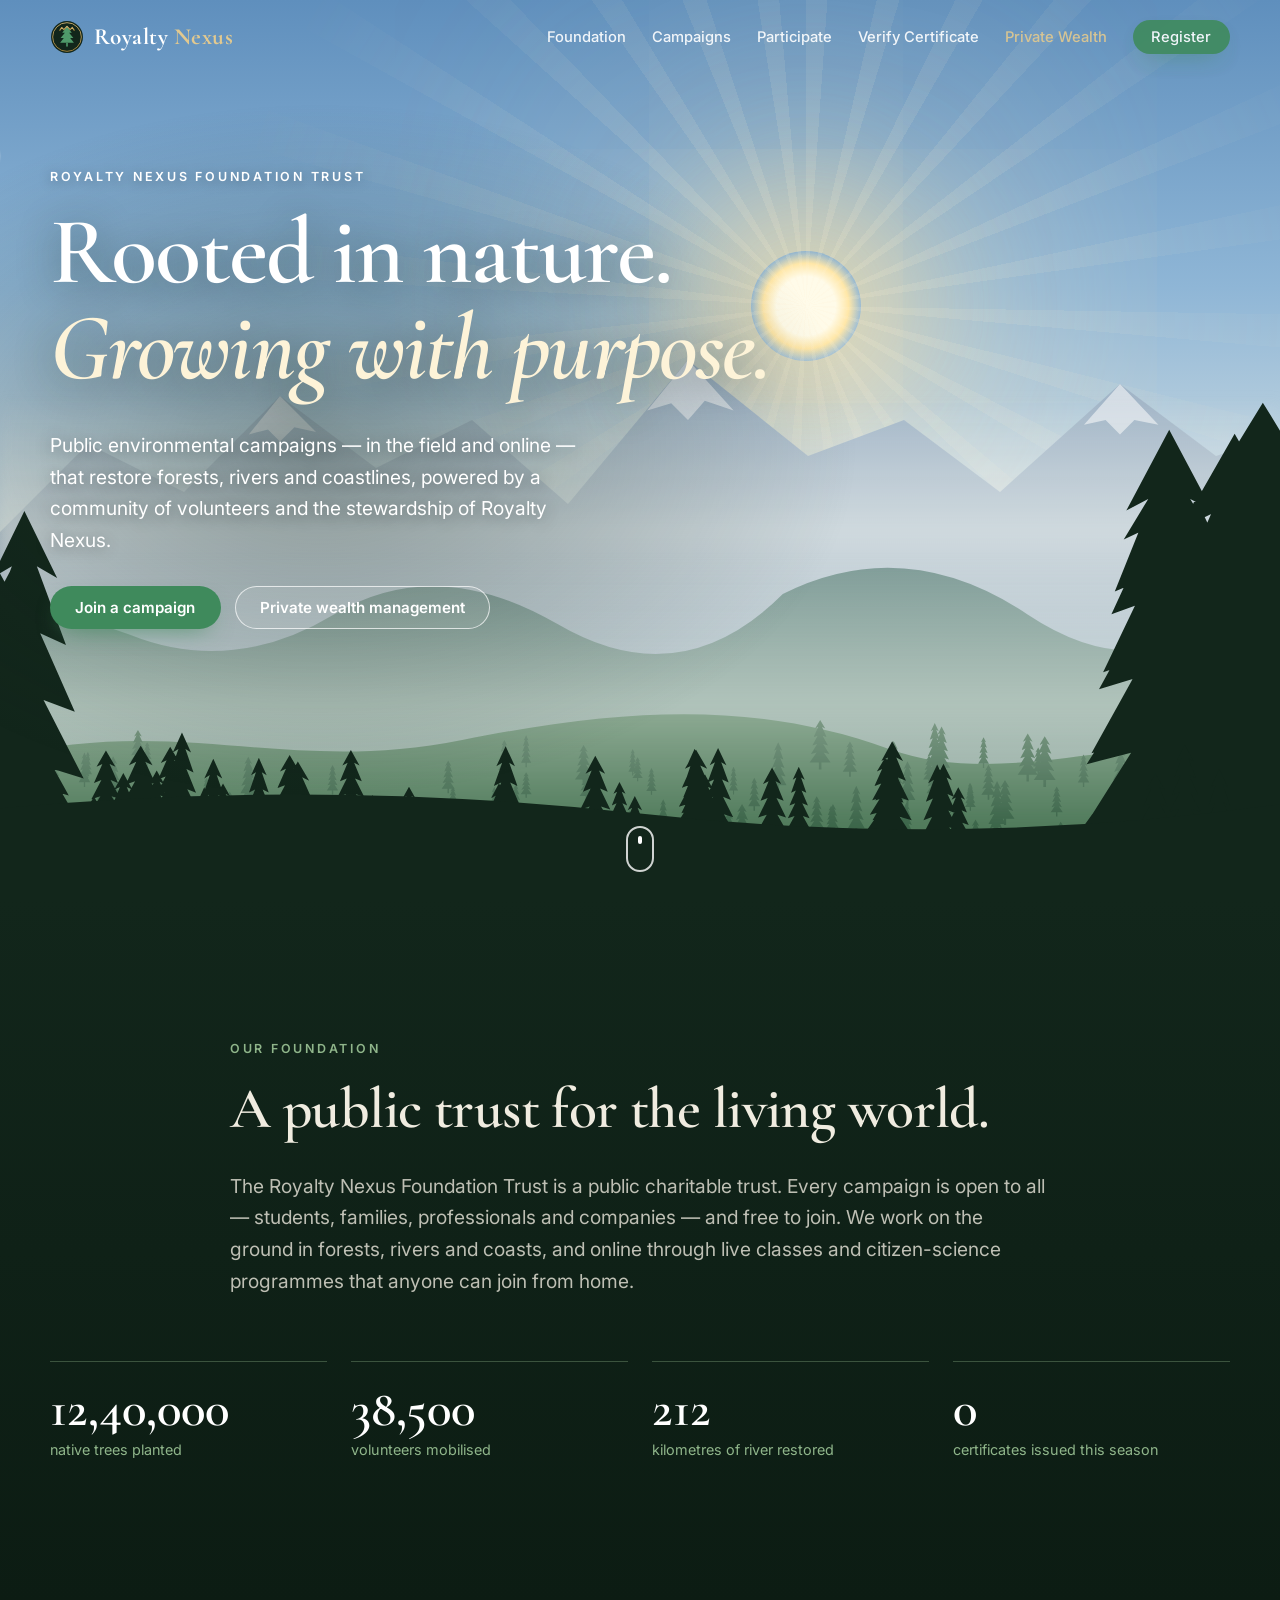
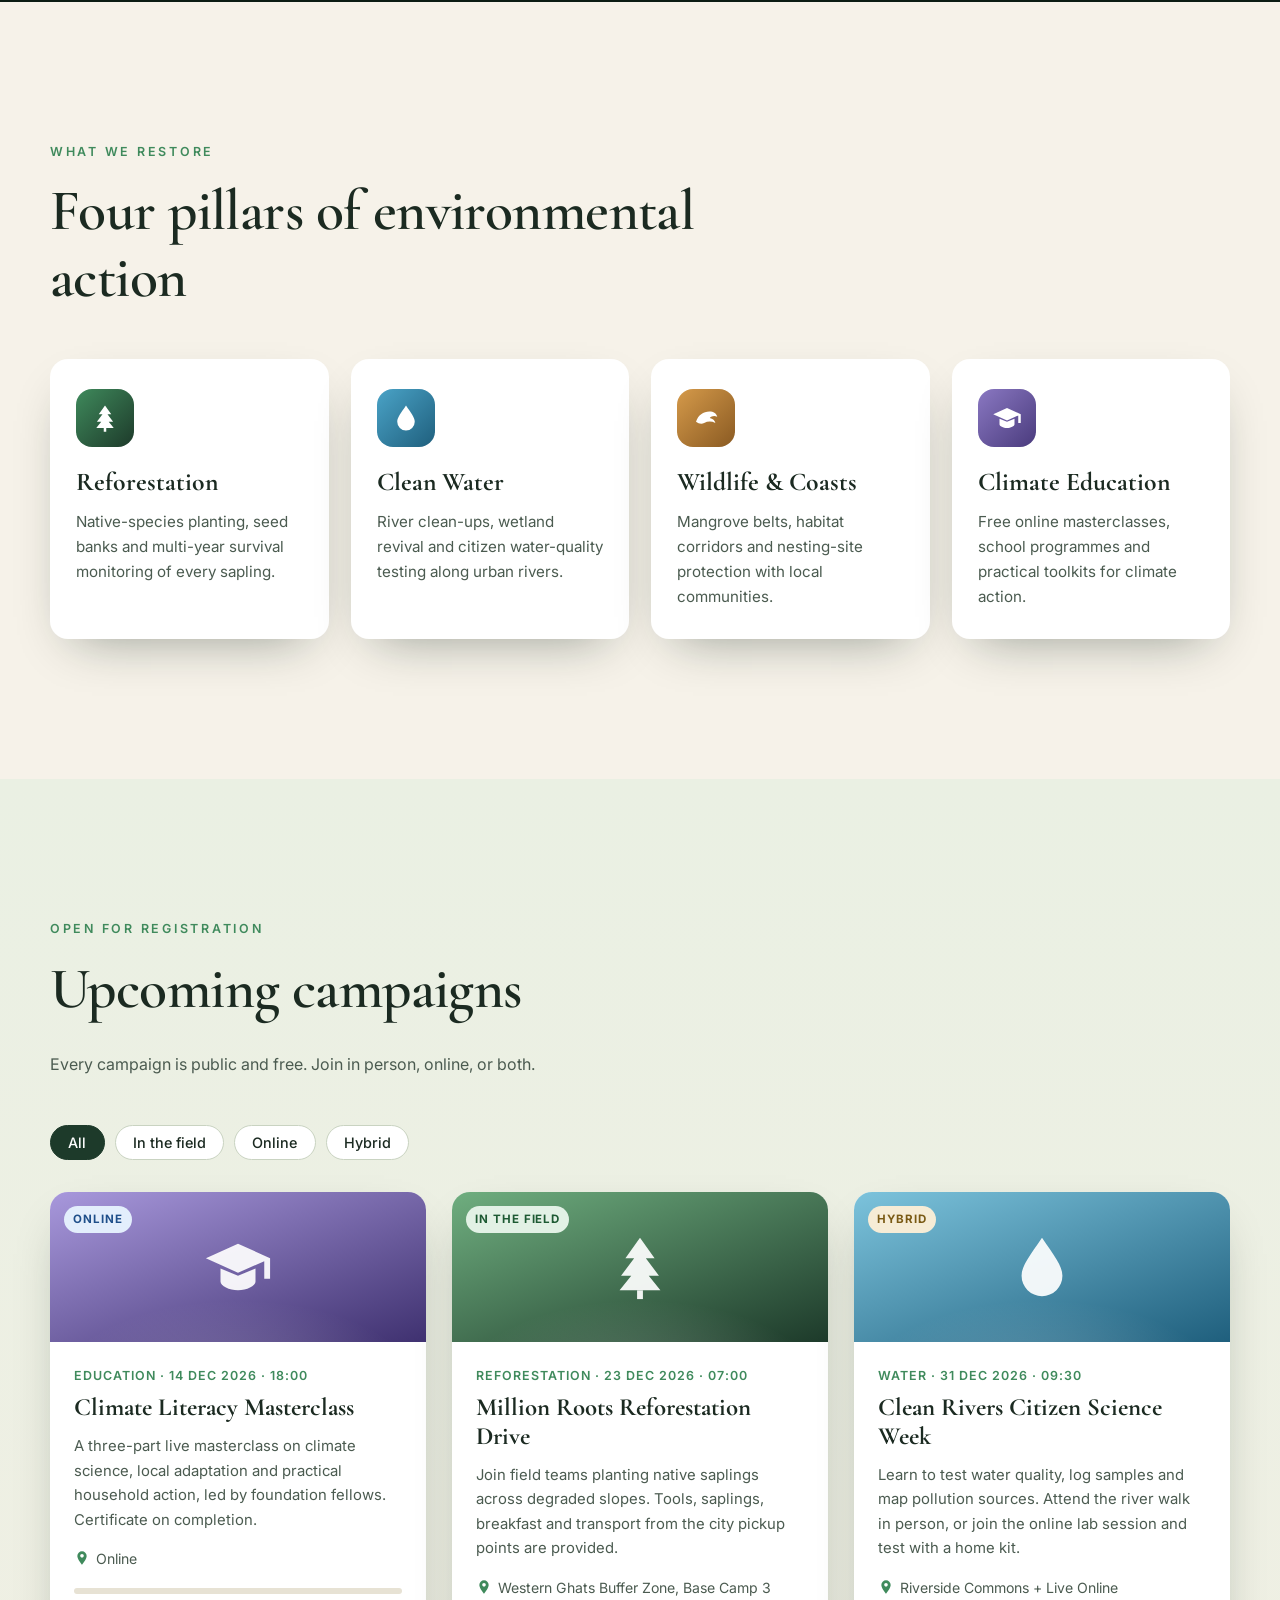
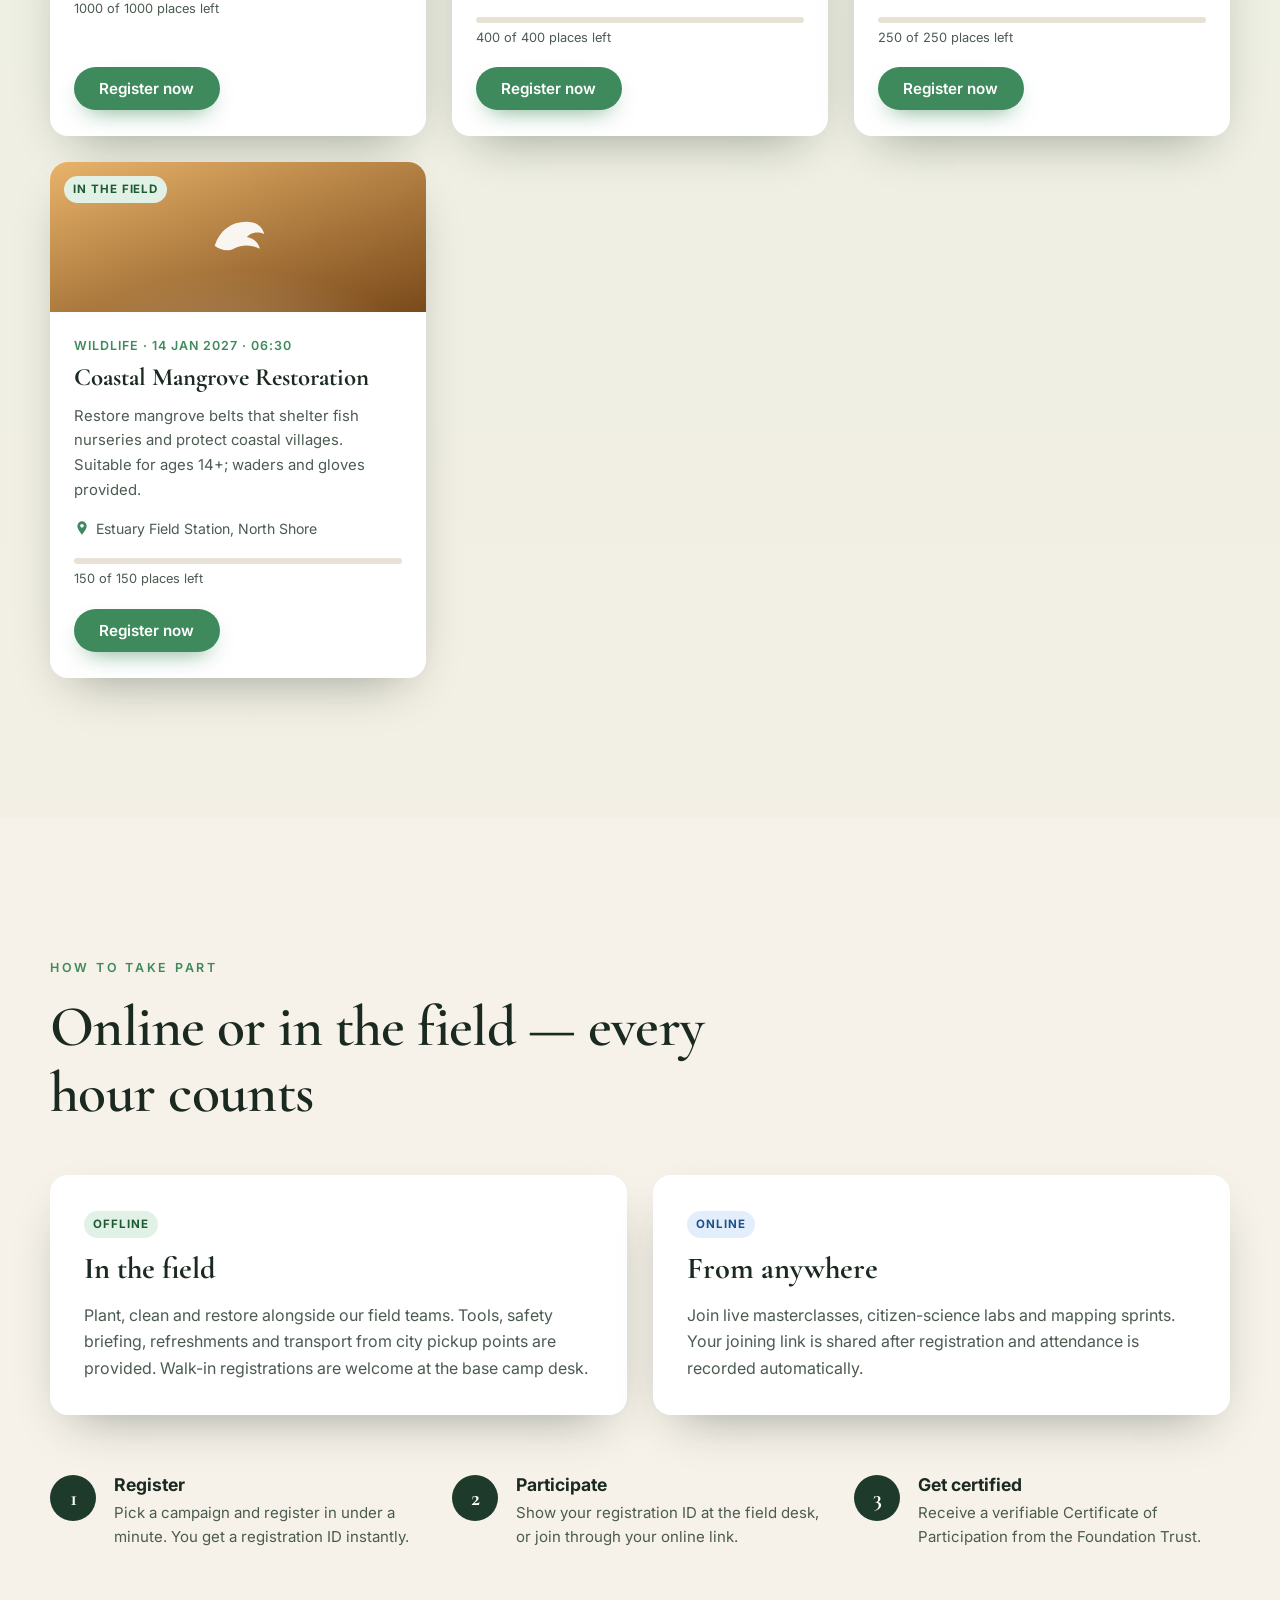
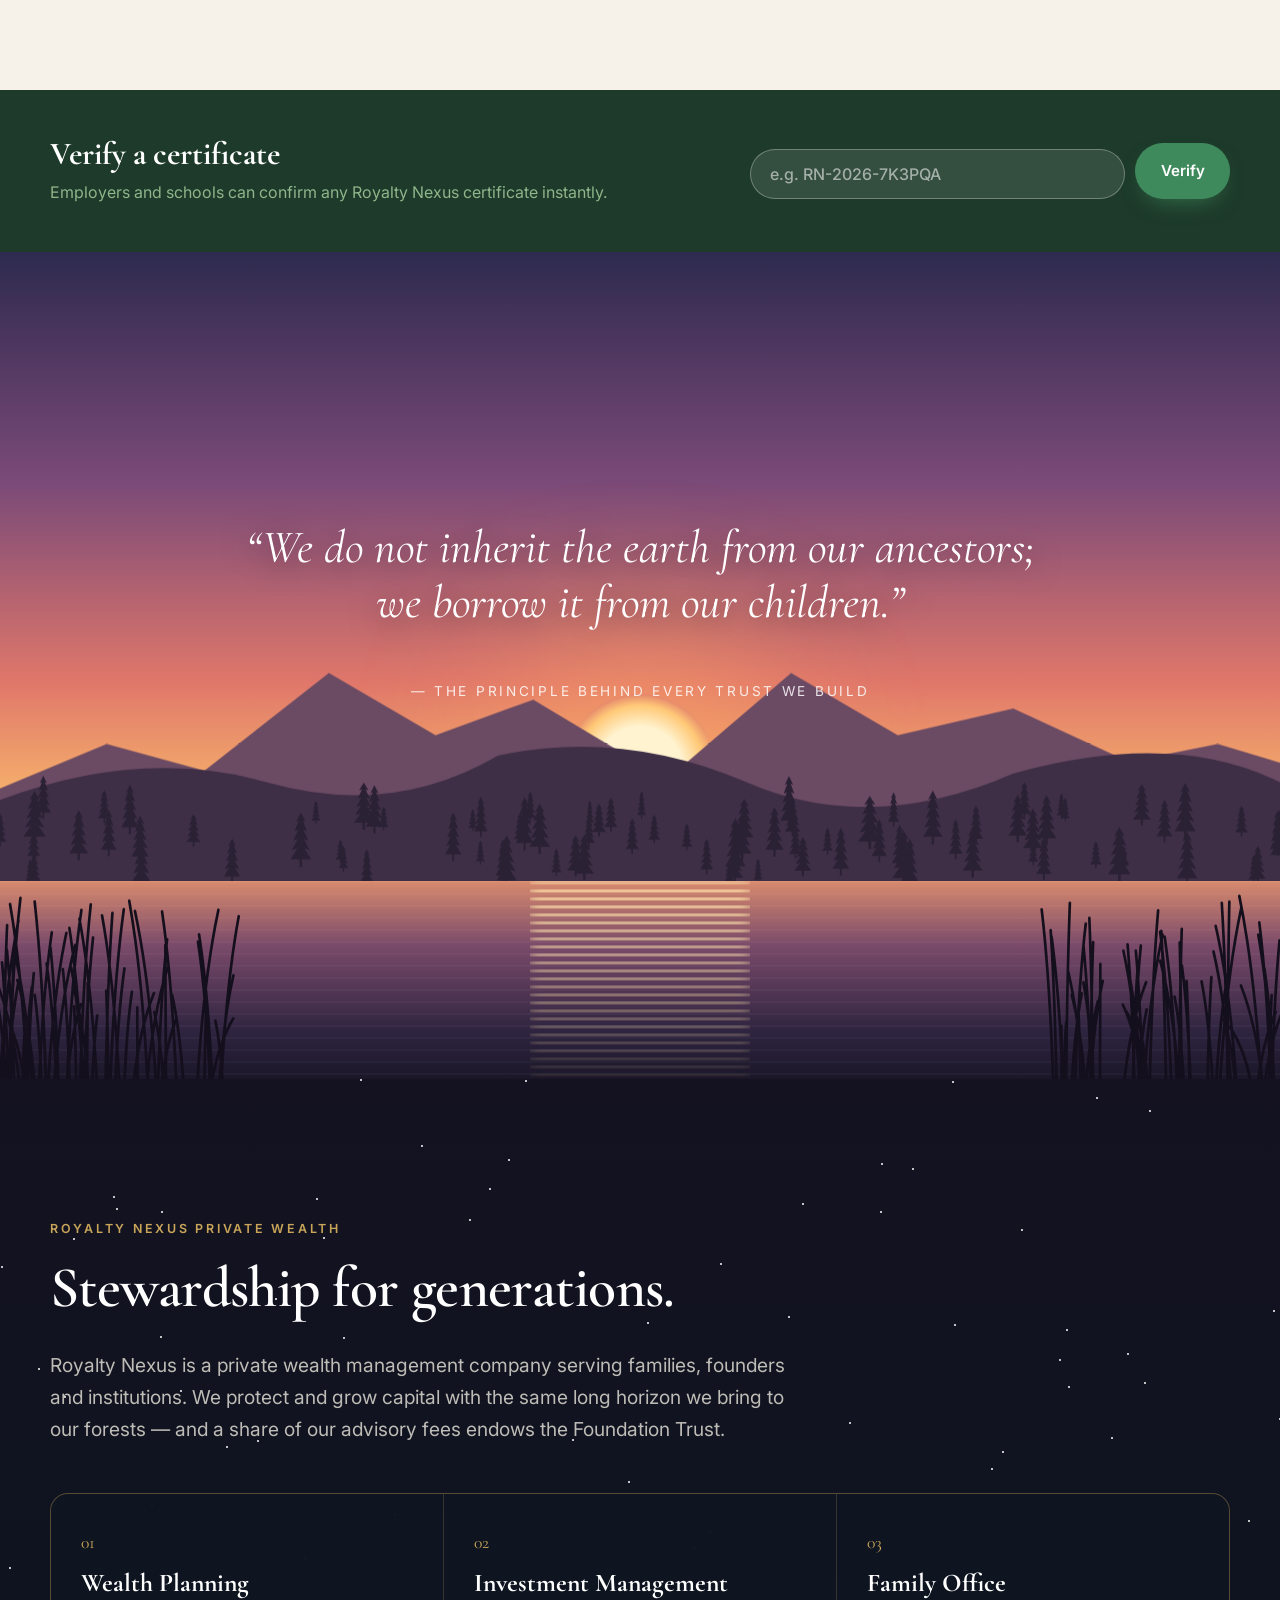
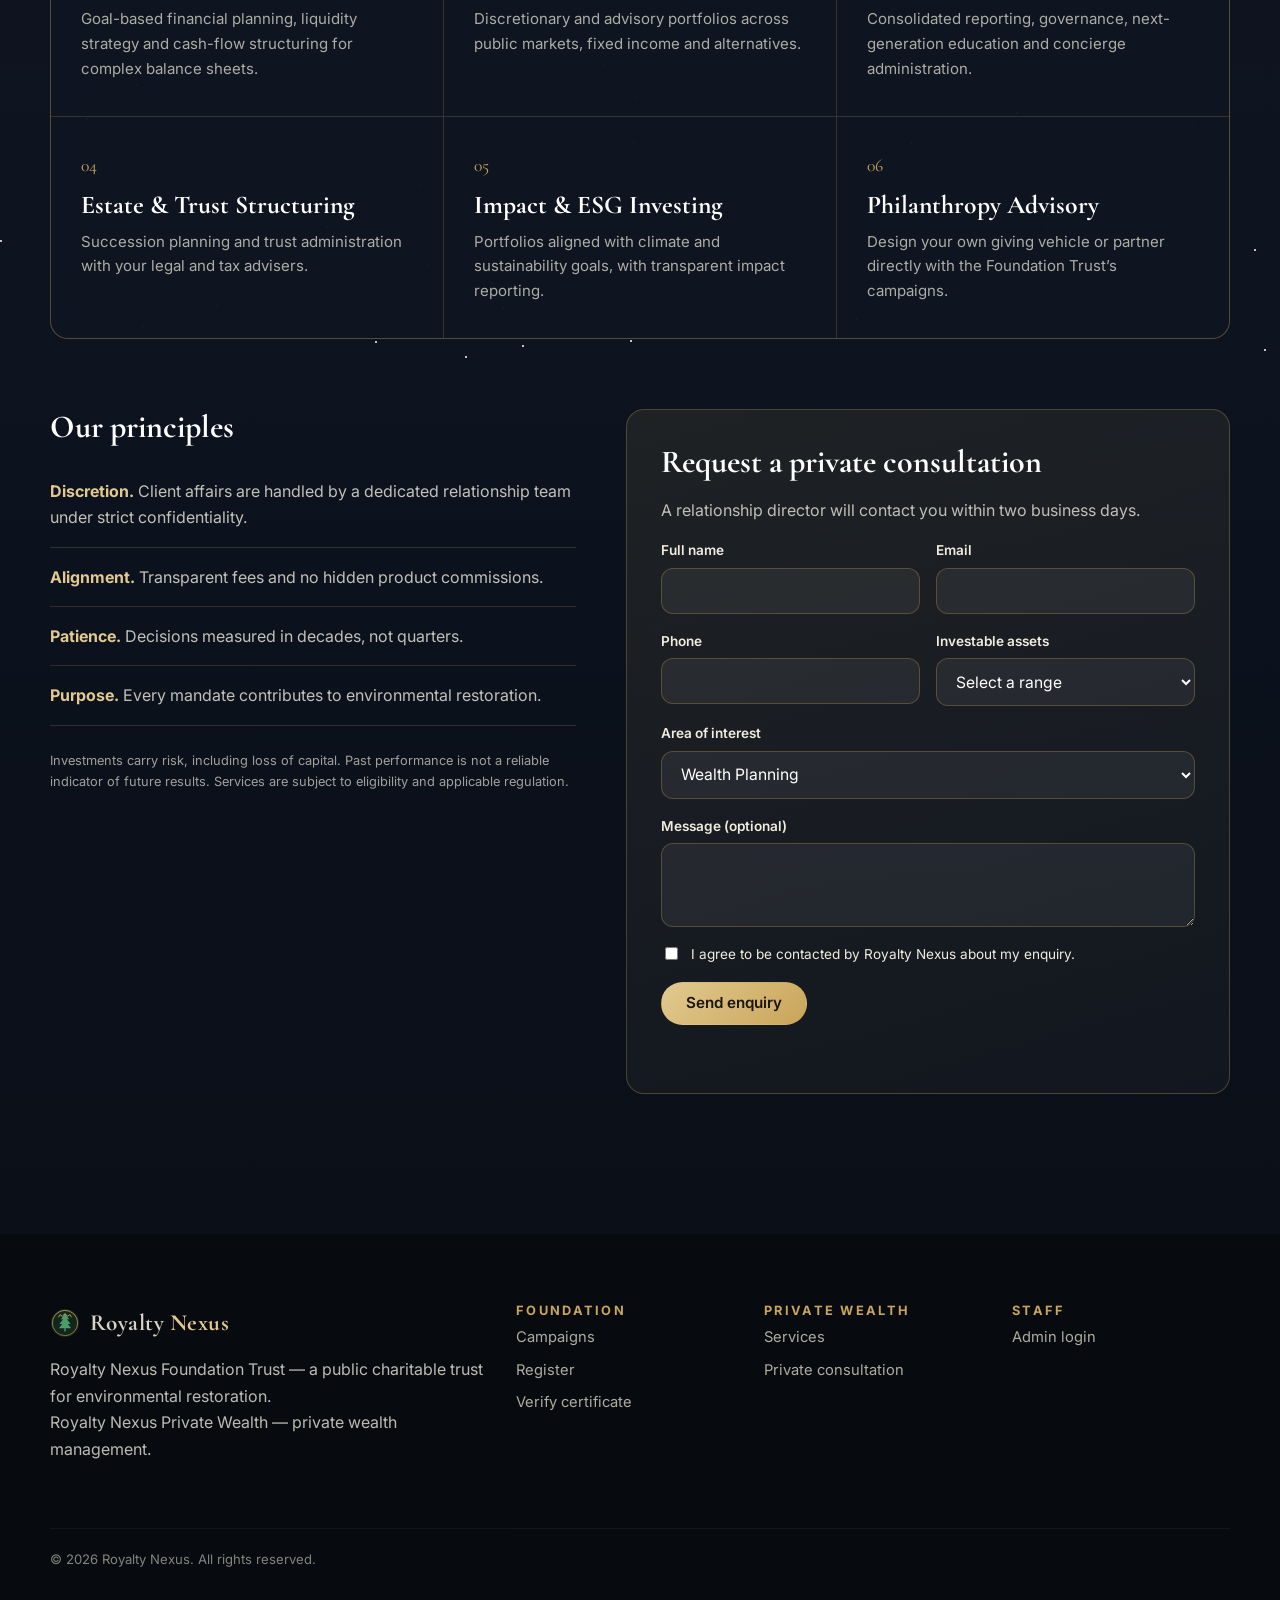
==== commit 090621dd: "Support real forest photography in scenes Each scene can now load a photo from assets/photos/ with p" ====
--- a/index.html
+++ b/index.html
@@ -33,6 +33,7 @@
   <!-- ============ HERO: layered morning landscape ============ -->
   <section class="hero" id="top">
     <div class="scene scene-morning" aria-hidden="true">
+      <div class="photo" data-photo="assets/photos/forest-hero.jpg" data-speed="0.35"></div>
       <div class="sky"></div>
       <div class="sun" data-speed="-0.35"><span></span></div>
       <div class="rays" data-speed="-0.2"></div>
@@ -206,6 +207,7 @@
   <!-- ============ SUNSET LAKE SCENE ============ -->
   <section class="scene-band" aria-label="Sunset over the lake">
     <div class="scene scene-sunset" aria-hidden="true">
+      <div class="photo" data-photo="assets/photos/forest-lake.jpg" data-speed="0.3"></div>
       <div class="sky"></div>
       <div class="sun" data-speed="0.25"><span></span></div>
       <svg class="layer" data-speed="0.3" viewBox="0 0 1440 600" preserveAspectRatio="xMidYMax slice">
--- a/css/style.css
+++ b/css/style.css
@@ -489,3 +489,31 @@
 
 /* Inner-page nav: a single link, no mobile overlay */
 .nav-links.simple { position: static; opacity: 1; pointer-events: auto; flex-direction: row; background: none; }
+
+/* =========================================================
+   Real photography (assets/photos/*) with drawn fallback
+   ========================================================= */
+.scene .photo {
+  position: absolute; left: 0; right: 0; top: -12%; height: 124%;
+  background: center / cover no-repeat;
+  opacity: 0; transition: opacity 1.4s ease;
+  will-change: transform;
+}
+.scene.has-photo .photo { opacity: 1; animation: kenburns 40s ease-in-out infinite alternate; }
+@keyframes kenburns { from { scale: 1.02; } to { scale: 1.12; } }
+.scene.has-photo > .sky, .scene.has-photo > .sun, .scene.has-photo > .clouds,
+.scene.has-photo > .layer, .scene.has-photo > .lake { display: none; }
+/* Keep the atmosphere on top of the photo */
+.scene.has-photo .mist-1 { opacity: .55; }
+.scene.has-photo .mist-2 { opacity: .7; }
+.scene.has-photo .rays { left: 70%; top: 10%; opacity: .6; mix-blend-mode: screen; }
+.scene.has-photo .bird { fill: #1a2620; }
+.scene-morning.has-photo::after {
+  content: ""; position: absolute; inset: 0;
+  background: linear-gradient(180deg, rgba(10, 24, 16, .35) 0%, rgba(10, 24, 16, .05) 35%, rgba(18, 38, 27, .2) 70%, var(--forest-800) 100%);
+}
+.scene-sunset.has-photo::after {
+  content: ""; position: absolute; inset: 0;
+  background: linear-gradient(180deg, rgba(20, 18, 32, .55) 0%, rgba(20, 18, 32, .15) 40%, rgba(20, 18, 32, .35) 75%, #141220 100%);
+}
+.page-banner .scene-morning.has-photo::after { background: linear-gradient(180deg, rgba(10, 24, 16, .55), rgba(10, 24, 16, .35)); }
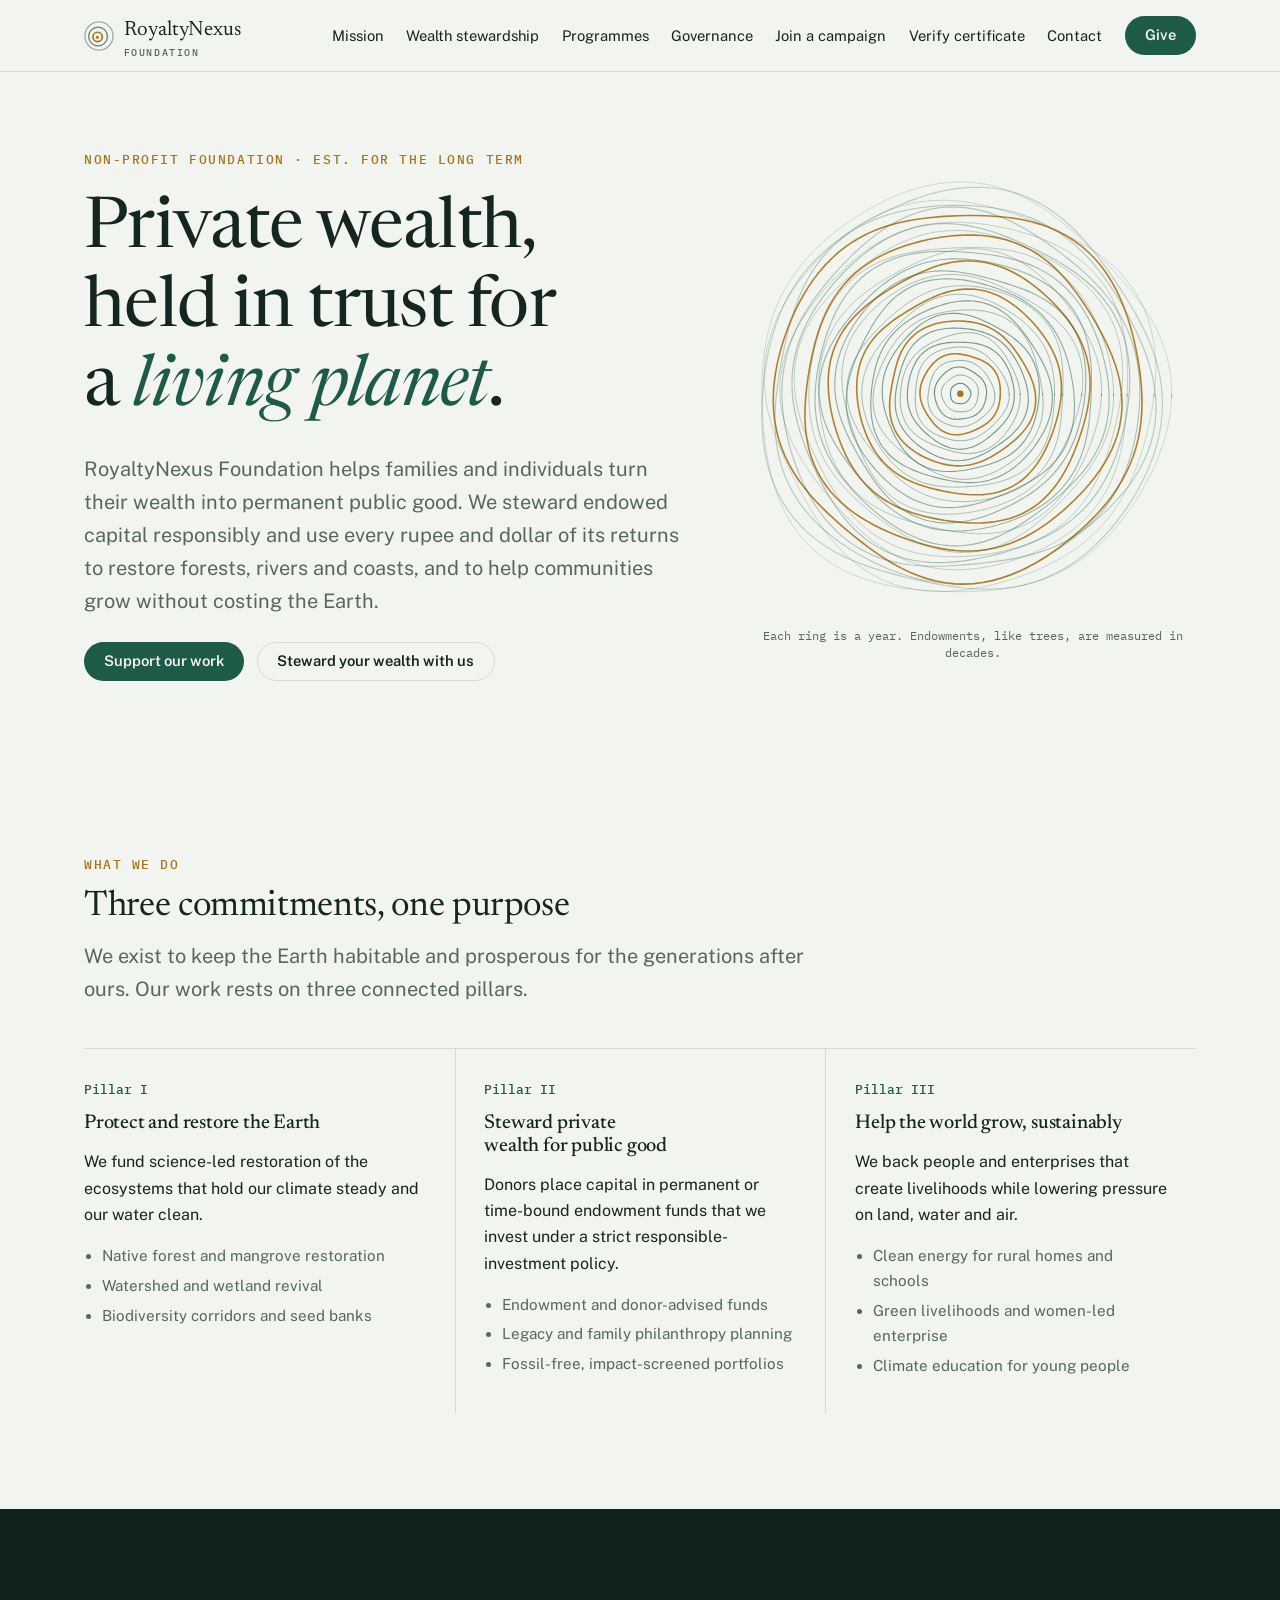
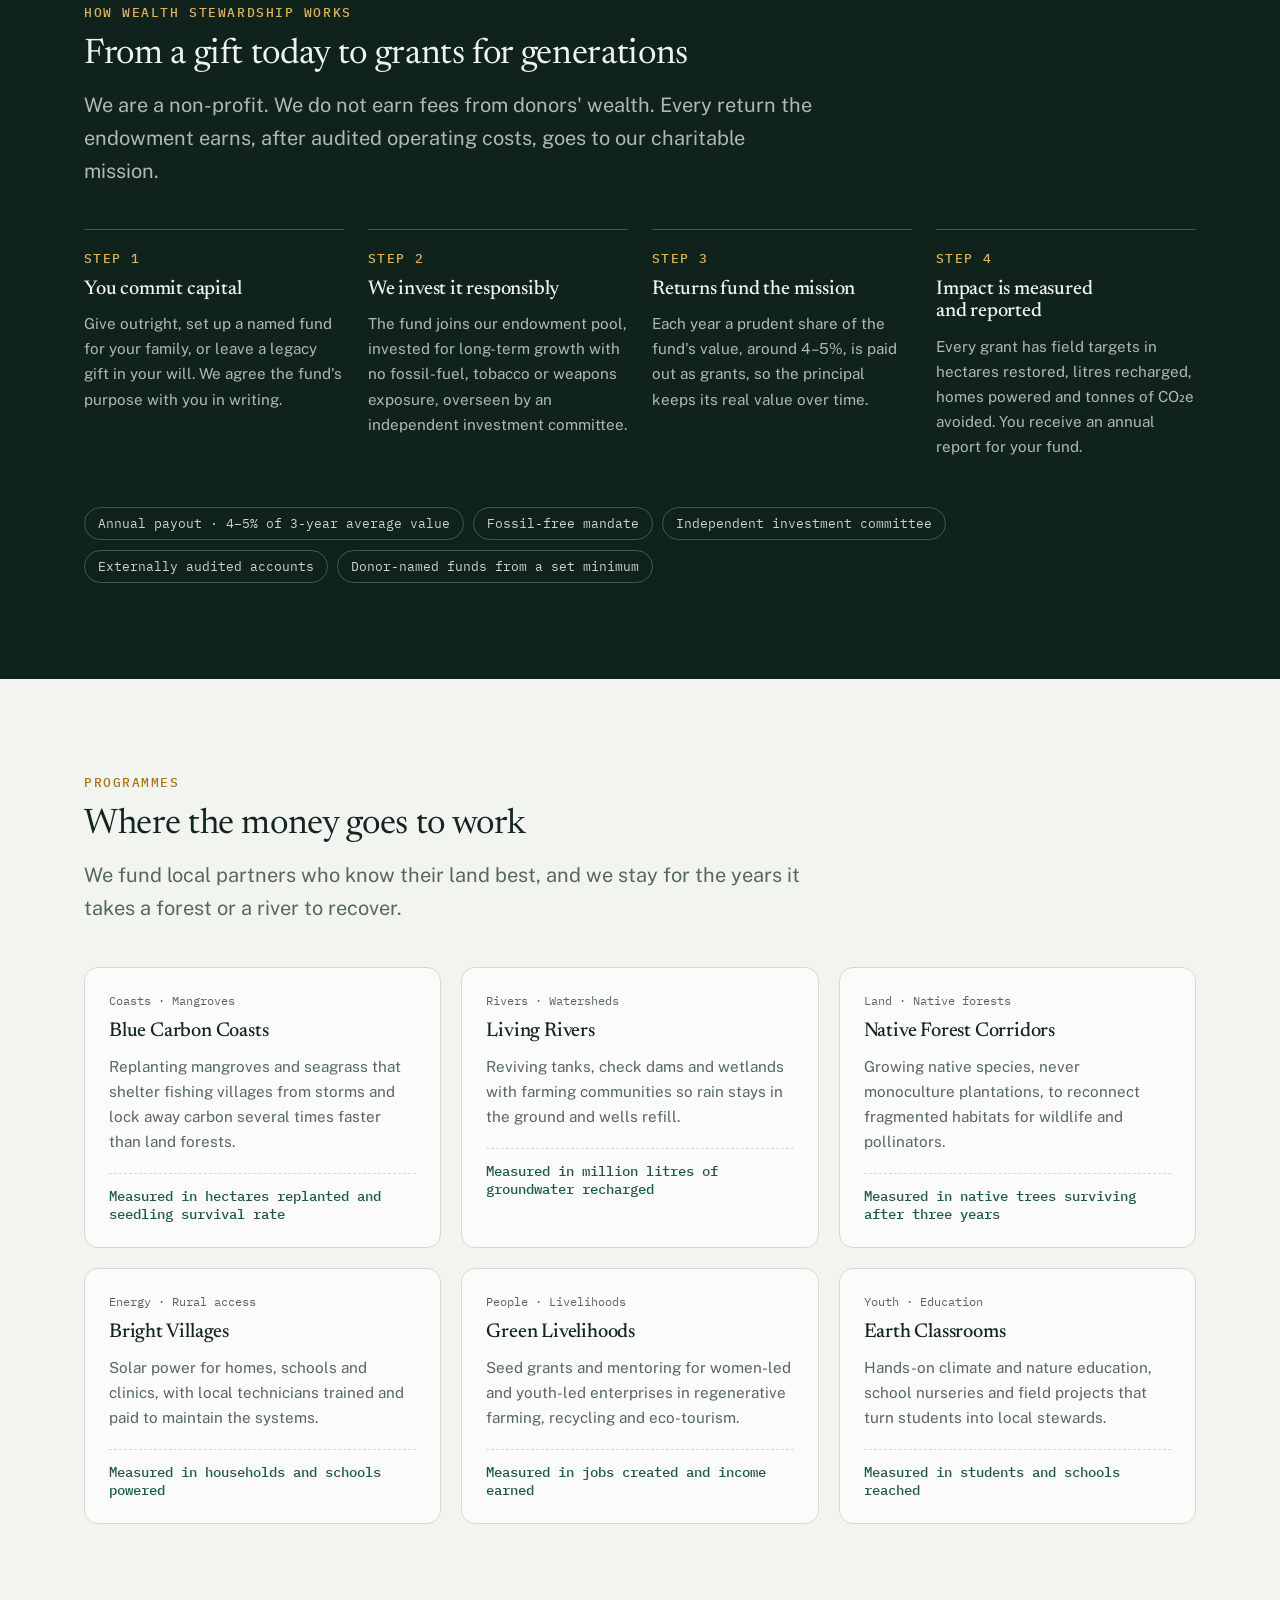
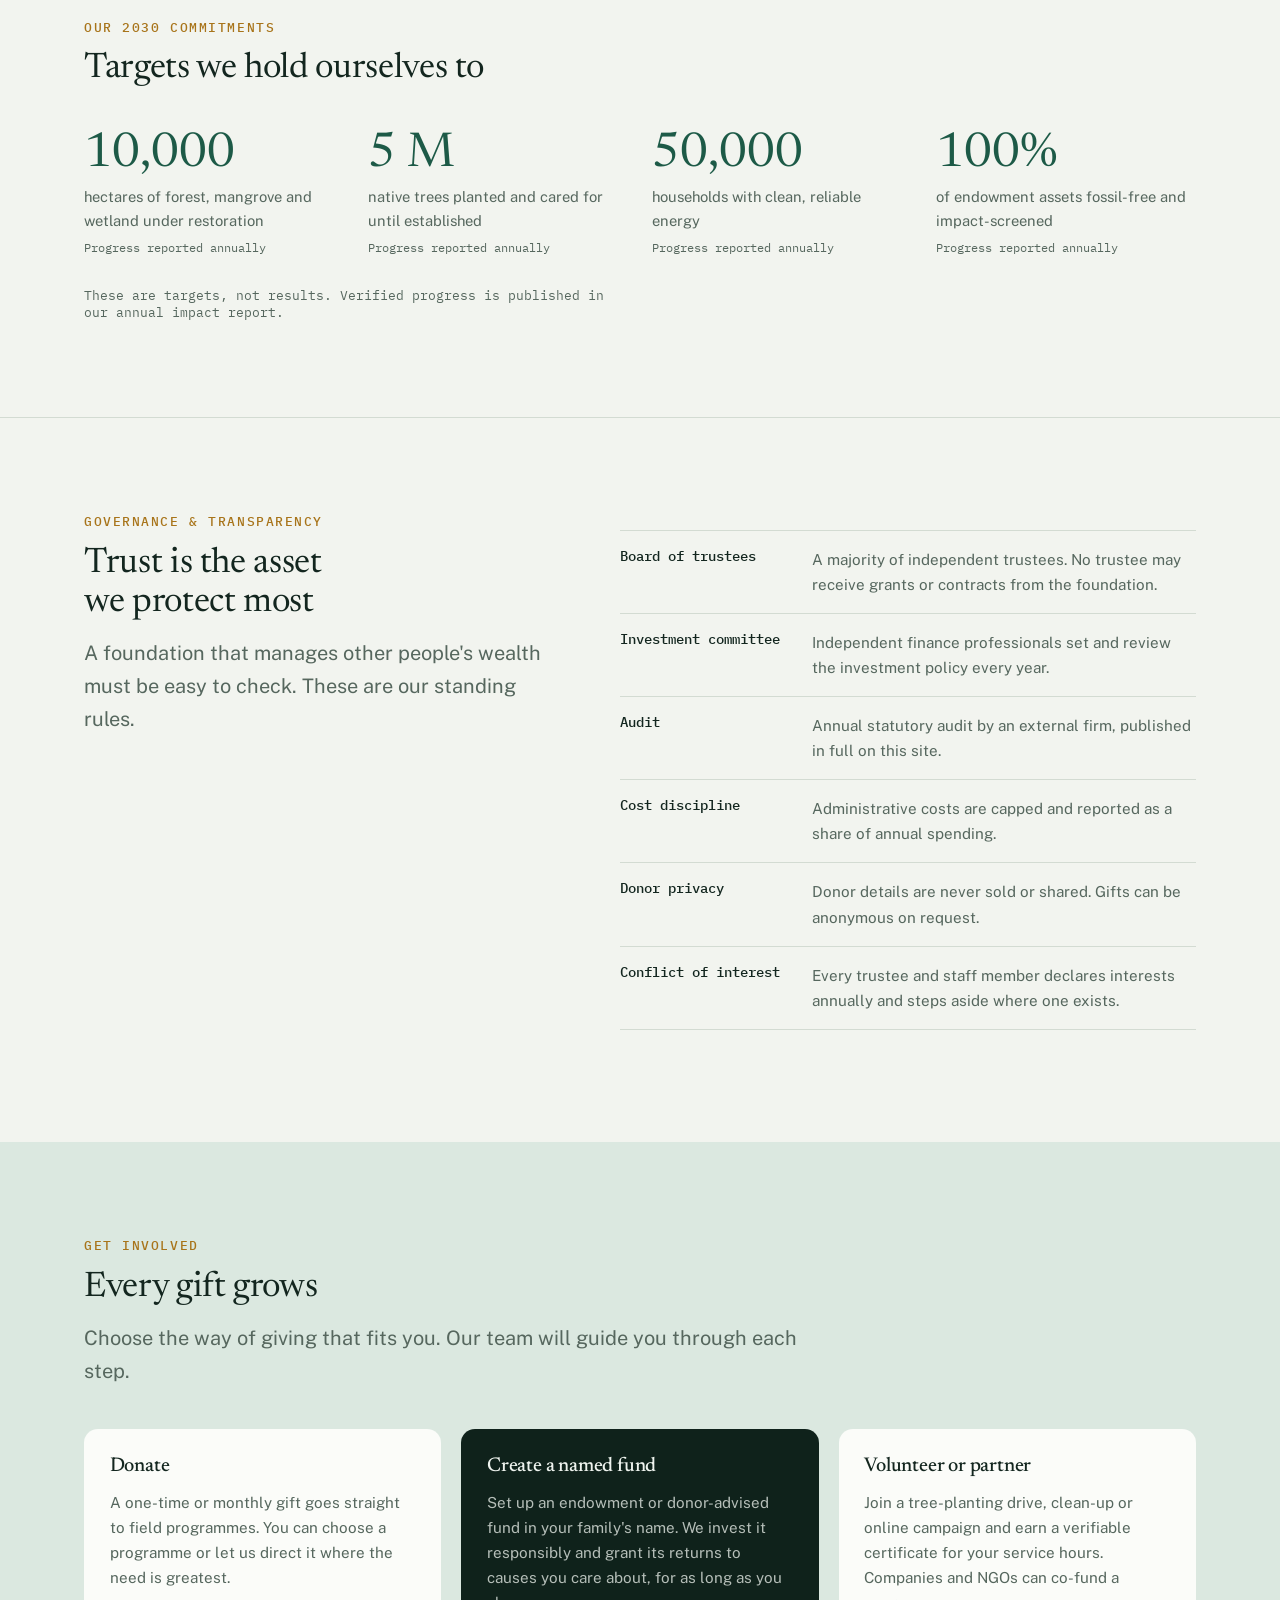
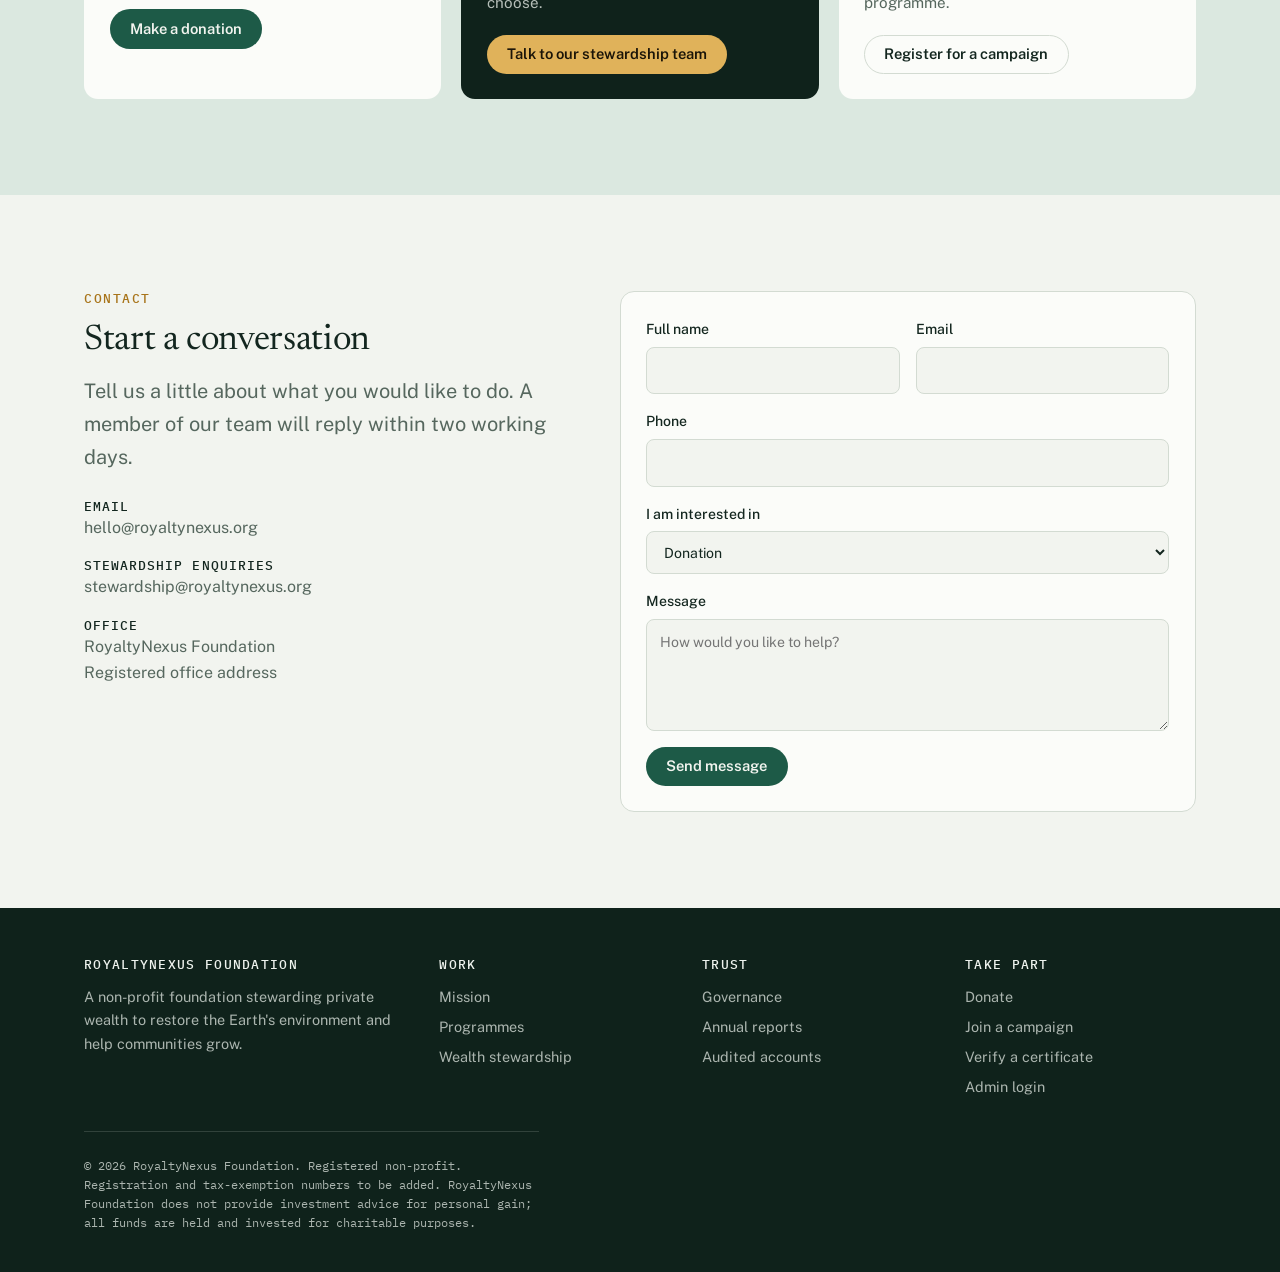
==== commit 1d80d33d: "Replace homepage with a simpler, professional foundation site New single-page homepage: mission and " ====
--- a/index.html
+++ b/index.html
@@ -1,328 +1,487 @@
 <!doctype html>
 <html lang="en">
 <head>
-  <meta charset="utf-8">
-  <meta name="viewport" content="width=device-width, initial-scale=1">
-  <title>Royalty Nexus — Foundation Trust & Private Wealth</title>
-  <meta name="description" content="Royalty Nexus Foundation Trust runs public environmental campaigns online and offline. Royalty Nexus Private Wealth offers discreet wealth management for families and founders.">
-  <link rel="icon" href="assets/favicon.svg" type="image/svg+xml">
-  <link rel="preconnect" href="https://fonts.googleapis.com">
-  <link rel="preconnect" href="https://fonts.gstatic.com" crossorigin>
-  <link href="https://fonts.googleapis.com/css2?family=Cormorant+Garamond:ital,wght@0,500;0,600;0,700;1,500&family=Inter:wght@400;500;600;700&display=swap" rel="stylesheet">
-  <link rel="stylesheet" href="css/style.css">
+<meta charset="utf-8">
+<meta name="viewport" content="width=device-width, initial-scale=1, viewport-fit=cover">
+<title>RoyaltyNexus Foundation</title>
+<meta name="description" content="RoyaltyNexus Foundation is a non-profit that stewards private wealth for lasting public good: restoring forests, rivers and coasts, and helping communities grow within the planet's limits.">
+<link rel="icon" href="assets/favicon.svg" type="image/svg+xml">
+<link rel="preconnect" href="https://fonts.googleapis.com">
+<link rel="preconnect" href="https://fonts.gstatic.com" crossorigin>
+<link rel="stylesheet" href="https://fonts.googleapis.com/css2?family=Newsreader:ital,opsz,wght@0,6..72,400;0,6..72,500;1,6..72,400&family=Public+Sans:wght@400;500;600&family=IBM+Plex+Mono:wght@400;500&display=swap">
+<style>
+/* Layout: an annual-ring motif. A long-horizon ledger of land, water and capital, read in growth rings. */
+:root {
+  --bg: #f2f4ef;
+  --surface: #fbfcf9;
+  --ink: #13261f;
+  --muted: #56675e;
+  --line: #d3dbd2;
+  --canopy: #1d5a47;
+  --canopy-soft: #dbe8e0;
+  --gold: #a8741a;
+  --gold-soft: #f3e6cc;
+  --on-dark: #eef3ee;
+  --deep: #0f221b;
+
+  --display: "Newsreader", "Iowan Old Style", Georgia, serif;
+  --body: "Public Sans", "Segoe UI", system-ui, sans-serif;
+  --mono: "IBM Plex Mono", ui-monospace, Menlo, monospace;
+
+  --s-1: .8125rem; --s0: 1rem; --s1: 1.25rem; --s2: 1.6rem; --s3: 2.2rem; --s4: clamp(2.4rem, 6vw, 4.4rem);
+  --wrap: 72rem;
+}
+@media (prefers-color-scheme: dark) {
+  :root:not([data-theme="light"]) {
+    --bg: #0e1915; --surface: #14231d; --ink: #e6eee8; --muted: #9db0a5; --line: #26392f;
+    --canopy: #6cc2a1; --canopy-soft: #1a3329; --gold: #e0b25a; --gold-soft: #33291a;
+    --on-dark: #eef3ee; --deep: #08120e; color-scheme: dark;
+  }
+}
+:root[data-theme="dark"] {
+  --bg: #0e1915; --surface: #14231d; --ink: #e6eee8; --muted: #9db0a5; --line: #26392f;
+  --canopy: #6cc2a1; --canopy-soft: #1a3329; --gold: #e0b25a; --gold-soft: #33291a;
+  --on-dark: #eef3ee; --deep: #08120e; color-scheme: dark;
+}
+
+* { box-sizing: border-box; }
+html { scroll-behavior: smooth; }
+body { margin: 0; background: var(--bg); color: var(--ink); font: 400 var(--s0)/1.65 var(--body); -webkit-font-smoothing: antialiased; }
+img { max-width: 100%; }
+a { color: var(--canopy); }
+:focus-visible { outline: 2px solid var(--gold); outline-offset: 3px; border-radius: 2px; }
+h1, h2, h3 { font-family: var(--display); font-weight: 400; line-height: 1.12; text-wrap: balance; margin: 0; letter-spacing: -.01em; }
+h2 { font-size: var(--s3); }
+h3 { font-size: var(--s1); font-weight: 500; }
+p { margin: 0; max-width: 65ch; }
+.wrap { max-width: var(--wrap); margin: 0 auto; padding-inline: 20px; }
+.eyebrow { font: 500 var(--s-1)/1.2 var(--mono); letter-spacing: .12em; text-transform: uppercase; color: var(--gold); }
+.lede { font-size: var(--s1); color: var(--muted); }
+section { padding-block: clamp(3.5rem, 8vw, 6rem); }
+.sec-head { display: grid; gap: .9rem; margin-bottom: 2.6rem; max-width: 46rem; }
+
+/* Header */
+.top { position: sticky; top: env(safe-area-inset-top, 0px); z-index: 10; background: color-mix(in srgb, var(--bg) 88%, transparent); backdrop-filter: blur(10px); border-bottom: 1px solid var(--line); }
+.top .wrap { display: flex; align-items: center; justify-content: space-between; gap: 1rem; padding-block: .85rem; }
+.brand { display: flex; align-items: center; gap: .6rem; color: var(--ink); text-decoration: none; font-family: var(--display); font-size: 1.3rem; }
+.brand svg { width: 30px; height: 30px; flex: none; }
+.brand small { display: block; font: 500 .62rem/1 var(--mono); letter-spacing: .16em; text-transform: uppercase; color: var(--muted); }
+.nav { display: flex; align-items: center; gap: 1.4rem; }
+.nav a { color: var(--ink); text-decoration: none; font-size: .92rem; }
+.nav a:hover { color: var(--canopy); }
+.btn { display: inline-flex; align-items: center; gap: .5rem; padding: .7rem 1.2rem; border-radius: 999px; font: 600 .92rem/1 var(--body); text-decoration: none; border: 1px solid transparent; cursor: pointer; transition: transform .15s ease, background .15s ease; }
+.btn:hover { transform: translateY(-1px); }
+.btn-primary { background: var(--canopy); color: var(--bg); }
+.btn-ghost { border-color: var(--line); color: var(--ink); background: transparent; }
+.nav .btn-primary { color: var(--bg); }
+.menu-btn { display: none; background: none; border: 1px solid var(--line); border-radius: 8px; padding: .45rem .6rem; color: var(--ink); font: 500 .85rem var(--body); }
+@media (max-width: 860px) {
+  .menu-btn { display: block; }
+  .nav { display: none; position: absolute; left: 0; right: 0; top: 100%; flex-direction: column; align-items: flex-start; gap: 1rem; padding: 1.2rem 20px 1.5rem; background: var(--bg); border-bottom: 1px solid var(--line); }
+  .nav.open { display: flex; }
+}
+
+/* Hero */
+.hero { padding-block: clamp(2.5rem, 7vw, 5rem) clamp(3rem, 7vw, 5rem); }
+.hero .wrap { display: grid; grid-template-columns: 1.15fr .85fr; gap: clamp(2rem, 5vw, 4rem); align-items: center; }
+.hero h1 { font-size: var(--s4); }
+.hero h1 em { font-style: italic; color: var(--canopy); }
+.hero-copy { display: grid; gap: 1.5rem; min-width: 0; }
+.hero-actions { display: flex; flex-wrap: wrap; gap: .8rem; }
+.rings { margin: 0; display: grid; gap: .75rem; max-width: 100%; }
+.rings canvas { width: 100%; aspect-ratio: 1; height: auto; display: block; }
+.rings figcaption { font: 400 .75rem/1.4 var(--mono); color: var(--muted); text-align: center; }
+@media (max-width: 860px) { .hero .wrap { grid-template-columns: 1fr; } .rings { max-width: 26rem; margin-inline: auto; width: 100%; } }
+
+/* Pillars */
+.pillars { display: grid; grid-template-columns: repeat(3, 1fr); border-top: 1px solid var(--line); }
+.pillar { padding: 2rem 1.8rem 2.2rem 0; display: grid; gap: .9rem; align-content: start; min-width: 0; }
+.pillar + .pillar { padding-left: 1.8rem; border-left: 1px solid var(--line); }
+.pillar .tag { font: 500 var(--s-1) var(--mono); color: var(--canopy); }
+.pillar ul { margin: 0; padding-left: 1.1rem; color: var(--muted); display: grid; gap: .3rem; font-size: .95rem; }
+@media (max-width: 860px) {
+  .pillars { grid-template-columns: 1fr; }
+  .pillar, .pillar + .pillar { padding: 1.8rem 0; border-left: 0; border-bottom: 1px solid var(--line); }
+}
+
+/* Stewardship flow (a real sequence) */
+.dark { background: var(--deep); color: var(--on-dark); }
+.dark .lede { color: color-mix(in srgb, var(--on-dark) 72%, transparent); }
+.dark .eyebrow { color: #e0b25a; }
+.flow { list-style: none; margin: 0; padding: 0; display: grid; grid-template-columns: repeat(4, 1fr); gap: 1.5rem; counter-reset: step; }
+.flow li { counter-increment: step; display: grid; gap: .7rem; align-content: start; padding-top: 1.2rem; border-top: 1px solid color-mix(in srgb, var(--on-dark) 25%, transparent); min-width: 0; }
+.flow li::before { content: "Step " counter(step); font: 500 var(--s-1) var(--mono); letter-spacing: .1em; text-transform: uppercase; color: #e0b25a; }
+.flow h3 { color: var(--on-dark); }
+.flow p { color: color-mix(in srgb, var(--on-dark) 72%, transparent); font-size: .95rem; }
+.policy { margin-top: 3rem; display: flex; flex-wrap: wrap; gap: .6rem; }
+.policy span { font: 400 .8rem var(--mono); padding: .45rem .8rem; border-radius: 999px; border: 1px solid color-mix(in srgb, var(--on-dark) 25%, transparent); color: color-mix(in srgb, var(--on-dark) 85%, transparent); }
+@media (max-width: 860px) { .flow { grid-template-columns: 1fr 1fr; } }
+@media (max-width: 520px) { .flow { grid-template-columns: 1fr; } }
+
+/* Programmes */
+.programs { display: grid; grid-template-columns: repeat(3, 1fr); gap: 1.25rem; }
+.program { background: var(--surface); border: 1px solid var(--line); border-radius: 14px; padding: 1.5rem; display: grid; gap: .75rem; align-content: start; min-width: 0; }
+.program .where { font: 400 .78rem var(--mono); color: var(--muted); }
+.program p { color: var(--muted); font-size: .95rem; }
+.program .metric { margin-top: .4rem; padding-top: .8rem; border-top: 1px dashed var(--line); font: 500 .85rem var(--mono); color: var(--canopy); }
+@media (max-width: 960px) { .programs { grid-template-columns: 1fr 1fr; } }
+@media (max-width: 600px) { .programs { grid-template-columns: 1fr; } }
+
+/* Commitments */
+.targets { display: grid; grid-template-columns: repeat(4, 1fr); gap: 1.5rem; }
+.target { display: grid; gap: .4rem; align-content: start; min-width: 0; }
+.target b { font: 400 clamp(2rem, 4.5vw, 3rem)/1 var(--display); color: var(--canopy); font-variant-numeric: tabular-nums; }
+.target span { color: var(--muted); font-size: .92rem; }
+.bar { height: 6px; border-radius: 999px; background: var(--canopy-soft); overflow: hidden; margin-top: .5rem; }
+.bar i { display: block; height: 100%; background: var(--gold); border-radius: inherit; }
+.target small { font: 400 .75rem var(--mono); color: var(--muted); }
+.note { margin-top: 2rem; font: 400 .8rem var(--mono); color: var(--muted); }
+@media (max-width: 860px) { .targets { grid-template-columns: 1fr 1fr; } }
+
+/* Governance */
+.gov { display: grid; grid-template-columns: .9fr 1.1fr; gap: clamp(2rem, 5vw, 4rem); align-items: start; }
+.gov-list { display: grid; border-top: 1px solid var(--line); }
+.gov-list div { display: grid; grid-template-columns: 11rem 1fr; gap: 1rem; padding-block: 1rem; border-bottom: 1px solid var(--line); }
+.gov-list dt { font: 500 .85rem var(--mono); color: var(--ink); }
+.gov-list dd { margin: 0; color: var(--muted); font-size: .95rem; min-width: 0; }
+@media (max-width: 860px) { .gov { grid-template-columns: 1fr; } .gov-list div { grid-template-columns: 1fr; gap: .2rem; } }
+
+/* Get involved */
+.involve { background: var(--canopy-soft); }
+.ways { display: grid; grid-template-columns: repeat(3, 1fr); gap: 1.25rem; }
+.way { background: var(--surface); border-radius: 14px; padding: 1.6rem; display: grid; gap: .8rem; align-content: start; min-width: 0; }
+.way p { color: var(--muted); font-size: .95rem; }
+.way .btn { justify-self: start; margin-top: .4rem; }
+.way.feature { background: var(--deep); color: var(--on-dark); }
+.way.feature p { color: color-mix(in srgb, var(--on-dark) 75%, transparent); }
+.way.feature .btn-primary { background: #e0b25a; color: #1a1408; }
+@media (max-width: 860px) { .ways { grid-template-columns: 1fr; } }
+
+/* Contact */
+.contact { display: grid; grid-template-columns: .9fr 1.1fr; gap: clamp(2rem, 5vw, 4rem); }
+.contact address { font-style: normal; display: grid; gap: 1rem; margin-top: 1.5rem; color: var(--muted); }
+.contact address b { display: block; font: 500 var(--s-1) var(--mono); letter-spacing: .08em; text-transform: uppercase; color: var(--ink); }
+form { display: grid; gap: 1rem; background: var(--surface); border: 1px solid var(--line); border-radius: 14px; padding: 1.6rem; min-width: 0; }
+.row2 { display: grid; grid-template-columns: 1fr 1fr; gap: 1rem; }
+label { display: grid; gap: .35rem; font-size: .88rem; font-weight: 500; }
+input, select, textarea { font: inherit; font-weight: 400; color: var(--ink); background: var(--bg); border: 1px solid var(--line); border-radius: 8px; padding: .7rem .8rem; width: 100%; }
+textarea { min-height: 7rem; resize: vertical; }
+.form-msg { font-size: .9rem; color: var(--canopy); }
+@media (max-width: 860px) { .contact { grid-template-columns: 1fr; } }
+@media (max-width: 520px) { .row2 { grid-template-columns: 1fr; } }
+
+/* Footer */
+footer { background: var(--deep); color: color-mix(in srgb, var(--on-dark) 70%, transparent); padding-block: 3rem 2.5rem; font-size: .9rem; }
+footer .wrap { display: grid; gap: 2rem; }
+.foot-grid { display: grid; grid-template-columns: 1.4fr 1fr 1fr 1fr; gap: 2rem; }
+footer h4 { margin: 0 0 .7rem; font: 500 var(--s-1) var(--mono); letter-spacing: .1em; text-transform: uppercase; color: var(--on-dark); }
+footer ul { list-style: none; margin: 0; padding: 0; display: grid; gap: .4rem; }
+footer a { color: inherit; text-decoration: none; }
+footer a:hover { color: var(--on-dark); }
+.legal { border-top: 1px solid color-mix(in srgb, var(--on-dark) 15%, transparent); padding-top: 1.5rem; font: 400 .75rem/1.6 var(--mono); }
+@media (max-width: 860px) { .foot-grid { grid-template-columns: 1fr 1fr; } }
+
+@media (prefers-reduced-motion: reduce) { html { scroll-behavior: auto; } .btn { transition: none; } }
+</style>
 </head>
-<body class="home">
-  <div class="scroll-progress" aria-hidden="true"><span></span></div>
-
-  <header class="site-nav" id="siteNav">
-    <a class="brand" href="#top" aria-label="Royalty Nexus home">
-      <img src="assets/favicon.svg" alt="" width="34" height="34">
-      <span>Royalty <em>Nexus</em></span>
+<body>
+
+<header class="top">
+  <div class="wrap">
+    <a class="brand" href="#top" aria-label="RoyaltyNexus Foundation home">
+      <svg viewBox="0 0 32 32" aria-hidden="true"><circle cx="16" cy="16" r="15" fill="none" stroke="currentColor" stroke-width="1.4" opacity=".35"/><circle cx="15" cy="16.5" r="10" fill="none" stroke="currentColor" stroke-width="1.4" opacity=".6"/><circle cx="14.5" cy="17" r="5" fill="none" stroke="#a8741a" stroke-width="1.8"/><circle cx="14.2" cy="17.2" r="1.6" fill="#a8741a"/></svg>
+      <span>RoyaltyNexus<small>Foundation</small></span>
     </a>
-    <button class="nav-toggle" aria-label="Open menu" aria-expanded="false" aria-controls="navLinks"><span></span><span></span></button>
-    <nav class="nav-links" id="navLinks">
-      <a href="#foundation">Foundation</a>
-      <a href="#campaigns">Campaigns</a>
-      <a href="#participate">Participate</a>
-      <a href="verify.html">Verify Certificate</a>
-      <a href="#wealth" class="nav-wealth">Private Wealth</a>
-      <a href="register.html" class="btn btn-sm btn-leaf">Register</a>
+    <button class="menu-btn" id="menuBtn" aria-expanded="false" aria-controls="nav">Menu</button>
+    <nav class="nav" id="nav">
+      <a href="#mission">Mission</a>
+      <a href="#stewardship">Wealth stewardship</a>
+      <a href="#programmes">Programmes</a>
+      <a href="#governance">Governance</a>
+      <a href="register.html">Join a campaign</a>
+      <a href="verify.html">Verify certificate</a>
+      <a href="#contact">Contact</a>
+      <a class="btn btn-primary" href="#involve">Give</a>
     </nav>
-  </header>
-
-  <!-- ============ HERO: layered morning landscape ============ -->
-  <section class="hero" id="top">
-    <div class="scene scene-morning" aria-hidden="true">
-      <div class="photo" data-photo="assets/photos/forest-hero.jpg" data-speed="0.35"></div>
-      <div class="sky"></div>
-      <div class="sun" data-speed="-0.35"><span></span></div>
-      <div class="rays" data-speed="-0.2"></div>
-      <div class="clouds" data-speed="0.12">
-        <svg class="cloud c1" viewBox="0 0 200 60"><path d="M20 50h160c12 0 18-8 16-16s-12-12-20-10c-2-12-14-20-28-16-6-12-22-16-34-8-10-8-28-4-32 10-14-4-28 4-28 16-14 0-22 8-18 16 2 5 6 8 14 8z" /></svg>
-        <svg class="cloud c2" viewBox="0 0 200 60"><path d="M20 50h160c12 0 18-8 16-16s-12-12-20-10c-2-12-14-20-28-16-6-12-22-16-34-8-10-8-28-4-32 10-14-4-28 4-28 16-14 0-22 8-18 16 2 5 6 8 14 8z" /></svg>
-        <svg class="cloud c3" viewBox="0 0 200 60"><path d="M20 50h160c12 0 18-8 16-16s-12-12-20-10c-2-12-14-20-28-16-6-12-22-16-34-8-10-8-28-4-32 10-14-4-28 4-28 16-14 0-22 8-18 16 2 5 6 8 14 8z" /></svg>
+  </div>
+</header>
+
+<main id="top">
+
+<section class="hero">
+  <div class="wrap">
+    <div class="hero-copy">
+      <span class="eyebrow">Non-profit foundation · Est. for the long term</span>
+      <h1>Private wealth, held in trust for a <em>living planet</em>.</h1>
+      <p class="lede">RoyaltyNexus Foundation helps families and individuals turn their wealth into permanent public good. We steward endowed capital responsibly and use every rupee and dollar of its returns to restore forests, rivers and coasts, and to help communities grow without costing the Earth.</p>
+      <div class="hero-actions">
+        <a class="btn btn-primary" href="#involve">Support our work</a>
+        <a class="btn btn-ghost" href="#stewardship">Steward your wealth with us</a>
       </div>
-      <div class="birds">
-        <svg class="bird b1" viewBox="0 0 40 14"><path d="M0 6c6-6 12-6 20 4 8-10 14-10 20-4-6-2-12 0-20 8C12 6 6 4 0 6z"/></svg>
-        <svg class="bird b2" viewBox="0 0 40 14"><path d="M0 6c6-6 12-6 20 4 8-10 14-10 20-4-6-2-12 0-20 8C12 6 6 4 0 6z"/></svg>
-        <svg class="bird b3" viewBox="0 0 40 14"><path d="M0 6c6-6 12-6 20 4 8-10 14-10 20-4-6-2-12 0-20 8C12 6 6 4 0 6z"/></svg>
+    </div>
+    <figure class="rings" aria-label="Growth rings illustration">
+      <canvas id="rings"></canvas>
+      <figcaption>Each ring is a year. Endowments, like trees, are measured in decades.</figcaption>
+    </figure>
+  </div>
+</section>
+
+<section id="mission">
+  <div class="wrap">
+    <div class="sec-head">
+      <span class="eyebrow">What we do</span>
+      <h2>Three commitments, one purpose</h2>
+      <p class="lede">We exist to keep the Earth habitable and prosperous for the generations after ours. Our work rests on three connected pillars.</p>
+    </div>
+    <div class="pillars">
+      <article class="pillar">
+        <span class="tag">Pillar I</span>
+        <h3>Protect and restore the Earth</h3>
+        <p>We fund science-led restoration of the ecosystems that hold our climate steady and our water clean.</p>
+        <ul><li>Native forest and mangrove restoration</li><li>Watershed and wetland revival</li><li>Biodiversity corridors and seed banks</li></ul>
+      </article>
+      <article class="pillar">
+        <span class="tag">Pillar II</span>
+        <h3>Steward private wealth for public good</h3>
+        <p>Donors place capital in permanent or time-bound endowment funds that we invest under a strict responsible-investment policy.</p>
+        <ul><li>Endowment and donor-advised funds</li><li>Legacy and family philanthropy planning</li><li>Fossil-free, impact-screened portfolios</li></ul>
+      </article>
+      <article class="pillar">
+        <span class="tag">Pillar III</span>
+        <h3>Help the world grow, sustainably</h3>
+        <p>We back people and enterprises that create livelihoods while lowering pressure on land, water and air.</p>
+        <ul><li>Clean energy for rural homes and schools</li><li>Green livelihoods and women-led enterprise</li><li>Climate education for young people</li></ul>
+      </article>
+    </div>
+  </div>
+</section>
+
+<section id="stewardship" class="dark">
+  <div class="wrap">
+    <div class="sec-head">
+      <span class="eyebrow">How wealth stewardship works</span>
+      <h2>From a gift today to grants for generations</h2>
+      <p class="lede">We are a non-profit. We do not earn fees from donors' wealth. Every return the endowment earns, after audited operating costs, goes to our charitable mission.</p>
+    </div>
+    <ol class="flow">
+      <li><h3>You commit capital</h3><p>Give outright, set up a named fund for your family, or leave a legacy gift in your will. We agree the fund's purpose with you in writing.</p></li>
+      <li><h3>We invest it responsibly</h3><p>The fund joins our endowment pool, invested for long-term growth with no fossil-fuel, tobacco or weapons exposure, overseen by an independent investment committee.</p></li>
+      <li><h3>Returns fund the mission</h3><p>Each year a prudent share of the fund's value, around 4–5%, is paid out as grants, so the principal keeps its real value over time.</p></li>
+      <li><h3>Impact is measured and reported</h3><p>Every grant has field targets in hectares restored, litres recharged, homes powered and tonnes of CO₂e avoided. You receive an annual report for your fund.</p></li>
+    </ol>
+    <div class="policy" aria-label="Investment policy highlights">
+      <span>Annual payout · 4–5% of 3-year average value</span>
+      <span>Fossil-free mandate</span>
+      <span>Independent investment committee</span>
+      <span>Externally audited accounts</span>
+      <span>Donor-named funds from a set minimum</span>
+    </div>
+  </div>
+</section>
+
+<section id="programmes">
+  <div class="wrap">
+    <div class="sec-head">
+      <span class="eyebrow">Programmes</span>
+      <h2>Where the money goes to work</h2>
+      <p class="lede">We fund local partners who know their land best, and we stay for the years it takes a forest or a river to recover.</p>
+    </div>
+    <div class="programs">
+      <article class="program"><span class="where">Coasts · Mangroves</span><h3>Blue Carbon Coasts</h3><p>Replanting mangroves and seagrass that shelter fishing villages from storms and lock away carbon several times faster than land forests.</p><div class="metric">Measured in hectares replanted and seedling survival rate</div></article>
+      <article class="program"><span class="where">Rivers · Watersheds</span><h3>Living Rivers</h3><p>Reviving tanks, check dams and wetlands with farming communities so rain stays in the ground and wells refill.</p><div class="metric">Measured in million litres of groundwater recharged</div></article>
+      <article class="program"><span class="where">Land · Native forests</span><h3>Native Forest Corridors</h3><p>Growing native species, never monoculture plantations, to reconnect fragmented habitats for wildlife and pollinators.</p><div class="metric">Measured in native trees surviving after three years</div></article>
+      <article class="program"><span class="where">Energy · Rural access</span><h3>Bright Villages</h3><p>Solar power for homes, schools and clinics, with local technicians trained and paid to maintain the systems.</p><div class="metric">Measured in households and schools powered</div></article>
+      <article class="program"><span class="where">People · Livelihoods</span><h3>Green Livelihoods</h3><p>Seed grants and mentoring for women-led and youth-led enterprises in regenerative farming, recycling and eco-tourism.</p><div class="metric">Measured in jobs created and income earned</div></article>
+      <article class="program"><span class="where">Youth · Education</span><h3>Earth Classrooms</h3><p>Hands-on climate and nature education, school nurseries and field projects that turn students into local stewards.</p><div class="metric">Measured in students and schools reached</div></article>
+    </div>
+  </div>
+</section>
+
+<section style="padding-top:0">
+  <div class="wrap">
+    <div class="sec-head">
+      <span class="eyebrow">Our 2030 commitments</span>
+      <h2>Targets we hold ourselves to</h2>
+    </div>
+    <div class="targets">
+      <div class="target"><b>10,000</b><span>hectares of forest, mangrove and wetland under restoration</span><small>Progress reported annually</small></div>
+      <div class="target"><b>5 M</b><span>native trees planted and cared for until established</span><small>Progress reported annually</small></div>
+      <div class="target"><b>50,000</b><span>households with clean, reliable energy</span><small>Progress reported annually</small></div>
+      <div class="target"><b>100%</b><span>of endowment assets fossil-free and impact-screened</span><small>Progress reported annually</small></div>
+    </div>
+    <p class="note">These are targets, not results. Verified progress is published in our annual impact report.</p>
+  </div>
+</section>
+
+<section id="governance" style="border-top:1px solid var(--line)">
+  <div class="wrap gov">
+    <div class="sec-head" style="margin:0">
+      <span class="eyebrow">Governance &amp; transparency</span>
+      <h2>Trust is the asset we protect most</h2>
+      <p class="lede">A foundation that manages other people's wealth must be easy to check. These are our standing rules.</p>
+    </div>
+    <dl class="gov-list">
+      <div><dt>Board of trustees</dt><dd>A majority of independent trustees. No trustee may receive grants or contracts from the foundation.</dd></div>
+      <div><dt>Investment committee</dt><dd>Independent finance professionals set and review the investment policy every year.</dd></div>
+      <div><dt>Audit</dt><dd>Annual statutory audit by an external firm, published in full on this site.</dd></div>
+      <div><dt>Cost discipline</dt><dd>Administrative costs are capped and reported as a share of annual spending.</dd></div>
+      <div><dt>Donor privacy</dt><dd>Donor details are never sold or shared. Gifts can be anonymous on request.</dd></div>
+      <div><dt>Conflict of interest</dt><dd>Every trustee and staff member declares interests annually and steps aside where one exists.</dd></div>
+    </dl>
+  </div>
+</section>
+
+<section id="involve" class="involve">
+  <div class="wrap">
+    <div class="sec-head">
+      <span class="eyebrow">Get involved</span>
+      <h2>Every gift grows</h2>
+      <p class="lede">Choose the way of giving that fits you. Our team will guide you through each step.</p>
+    </div>
+    <div class="ways">
+      <article class="way"><h3>Donate</h3><p>A one-time or monthly gift goes straight to field programmes. You can choose a programme or let us direct it where the need is greatest.</p><a class="btn btn-primary" href="#contact" data-topic="Donation">Make a donation</a></article>
+      <article class="way feature"><h3>Create a named fund</h3><p>Set up an endowment or donor-advised fund in your family's name. We invest it responsibly and grant its returns to causes you care about, for as long as you choose.</p><a class="btn btn-primary" href="#contact" data-topic="Wealth stewardship">Talk to our stewardship team</a></article>
+      <article class="way"><h3>Volunteer or partner</h3><p>Join a tree-planting drive, clean-up or online campaign and earn a verifiable certificate for your service hours. Companies and NGOs can co-fund a programme.</p><a class="btn btn-ghost" href="register.html">Register for a campaign</a></article>
+    </div>
+  </div>
+</section>
+
+<section id="contact">
+  <div class="wrap contact">
+    <div>
+      <div class="sec-head" style="margin:0">
+        <span class="eyebrow">Contact</span>
+        <h2>Start a conversation</h2>
+        <p class="lede">Tell us a little about what you would like to do. A member of our team will reply within two working days.</p>
       </div>
-
-      <svg class="layer layer-far" data-speed="0.55" viewBox="0 0 1440 600" preserveAspectRatio="xMidYMax slice">
-        <defs>
-          <linearGradient id="gFar" x1="0" y1="0" x2="0" y2="1">
-            <stop offset="0" stop-color="#9fb3c6"/><stop offset="1" stop-color="#c9d4da"/>
-          </linearGradient>
-        </defs>
-        <path fill="url(#gFar)" d="M0 600V330l90-40 80 20 90-90 80 40 80-80 80 60 80-40 80 70 100-120 100 80 80-30 80 60 100-90 80 60 90-30 80 50 70-20v370z"/>
-        <path fill="#fff" opacity=".55" d="M760 150l-34 42 20-6 14 14 14-16 24 8zM420 180l-26 32 16-4 10 10 12-12 18 4zM1120 170l-30 34 18-4 12 12 12-12 20 4z"/>
-      </svg>
-
-      <div class="mist mist-1" data-speed="0.45"></div>
-
-      <svg class="layer layer-mid" data-speed="0.4" viewBox="0 0 1440 600" preserveAspectRatio="xMidYMax slice">
-        <defs>
-          <linearGradient id="gMid" x1="0" y1="0" x2="0" y2="1">
-            <stop offset="0" stop-color="#7f9c98"/><stop offset="1" stop-color="#9fb3a8"/>
-          </linearGradient>
-        </defs>
-        <path fill="url(#gMid)" d="M0 600V380q120-80 220-40t200-20q100-60 220 10t220-30q120-60 240 20t220-20q70-10 120 20v280z"/>
-      </svg>
-
-      <svg class="layer layer-hills" data-speed="0.25" viewBox="0 0 1440 600" preserveAspectRatio="xMidYMax slice">
-        <path fill="#4f7a5a" d="M0 600V440c200-50 320 20 520-20s340-40 480 10 300-30 440 0v170z"/>
-        <g id="treesHills" fill="#3a6448"></g>
-      </svg>
-
-      <div class="mist mist-2" data-speed="0.18"></div>
-
-      <svg class="layer layer-front" data-speed="0.06" viewBox="0 0 1440 600" preserveAspectRatio="xMidYMax slice">
-        <g id="treesFront" fill="#12261b"></g>
-        <path fill="#12261b" d="M0 600v-70q360-50 720-10t720-30v110z"/>
-      </svg>
-    </div>
-
-    <div class="hero-content" data-hero-fade>
-      <p class="eyebrow">Royalty Nexus Foundation Trust</p>
-      <h1>Rooted in nature.<br><span>Growing with purpose.</span></h1>
-      <p class="lead">Public environmental campaigns — in the field and online — that restore forests, rivers and coastlines, powered by a community of volunteers and the stewardship of Royalty Nexus.</p>
-      <div class="hero-cta">
-        <a href="#campaigns" class="btn btn-leaf">Join a campaign</a>
-        <a href="#wealth" class="btn btn-ghost">Private wealth management</a>
+      <address>
+        <div><b>Email</b>hello@royaltynexus.org</div>
+        <div><b>Stewardship enquiries</b>stewardship@royaltynexus.org</div>
+        <div><b>Office</b>RoyaltyNexus Foundation<br>Registered office address</div>
+      </address>
+    </div>
+    <form id="contactForm" novalidate>
+      <div class="row2">
+        <label for="f-name">Full name<input id="f-name" name="name" autocomplete="name" required></label>
+        <label for="f-email">Email<input id="f-email" name="email" type="email" autocomplete="email" required></label>
       </div>
-    </div>
-    <a class="scroll-cue" href="#foundation" aria-label="Scroll to explore"><span></span></a>
-  </section>
-
-  <!-- ============ FOUNDATION ============ -->
-  <section class="section forest-floor" id="foundation">
-    <div class="fireflies" aria-hidden="true"></div>
-    <div class="container narrow reveal">
-      <p class="eyebrow light">Our foundation</p>
-      <h2 class="display">A public trust for the living world.</h2>
-      <p class="lead light">The Royalty Nexus Foundation Trust is a public charitable trust. Every campaign is open to all — students, families, professionals and companies — and free to join. We work on the ground in forests, rivers and coasts, and online through live classes and citizen-science programmes that anyone can join from home.</p>
-    </div>
-    <div class="container stats">
-      <div class="stat reveal"><strong data-count="1240000">0</strong><span>native trees planted</span></div>
-      <div class="stat reveal"><strong data-count="38500">0</strong><span>volunteers mobilised</span></div>
-      <div class="stat reveal"><strong data-count="212">0</strong><span>kilometres of river restored</span></div>
-      <div class="stat reveal"><strong data-count="0" data-live="certificates">0</strong><span>certificates issued this season</span></div>
-    </div>
-  </section>
-
-  <!-- ============ PILLARS ============ -->
-  <section class="section paper" id="pillars">
-    <div class="container">
-      <div class="section-head reveal">
-        <p class="eyebrow">What we restore</p>
-        <h2 class="display">Four pillars of environmental action</h2>
+      <label for="f-phone">Phone<input id="f-phone" name="phone" type="tel" autocomplete="tel"></label>
+      <label for="f-topic">I am interested in
+        <select id="f-topic" name="interest">
+          <option>Donation</option>
+          <option>Wealth stewardship</option>
+          <option>Legacy gift</option>
+          <option>Partnership</option>
+          <option>Volunteering</option>
+          <option>Something else</option>
+        </select>
+      </label>
+      <label for="f-msg">Message<textarea id="f-msg" name="message" placeholder="How would you like to help?"></textarea></label>
+      <button class="btn btn-primary" type="submit" style="justify-self:start">Send message</button>
+      <p class="form-msg" id="formMsg" role="status" hidden></p>
+    </form>
+  </div>
+</section>
+
+</main>
+
+<footer>
+  <div class="wrap">
+    <div class="foot-grid">
+      <div>
+        <h4>RoyaltyNexus Foundation</h4>
+        <p>A non-profit foundation stewarding private wealth to restore the Earth's environment and help communities grow.</p>
       </div>
-      <div class="pillars">
-        <article class="pillar reveal">
-          <div class="pillar-icon forest"><svg viewBox="0 0 48 48"><path d="M24 4l10 14h-6l9 12h-7l8 10H10l8-10h-7l9-12h-6z"/><rect x="22" y="40" width="4" height="6"/></svg></div>
-          <h3>Reforestation</h3>
-          <p>Native-species planting, seed banks and multi-year survival monitoring of every sapling.</p>
-        </article>
-        <article class="pillar reveal">
-          <div class="pillar-icon water"><svg viewBox="0 0 48 48"><path d="M24 4C16 16 10 23 10 30a14 14 0 0028 0c0-7-6-14-14-26z"/></svg></div>
-          <h3>Clean Water</h3>
-          <p>River clean-ups, wetland revival and citizen water-quality testing along urban rivers.</p>
-        </article>
-        <article class="pillar reveal">
-          <div class="pillar-icon wildlife"><svg viewBox="0 0 48 48"><path d="M8 30c4-12 14-18 26-16 4 1 7 4 8 8-5-2-9-1-12 2 5 1 8 4 9 8-6-3-12-3-18 0-4 2-9 1-13-2z"/><circle cx="36" cy="18" r="1.8" fill="#fff"/></svg></div>
-          <h3>Wildlife & Coasts</h3>
-          <p>Mangrove belts, habitat corridors and nesting-site protection with local communities.</p>
-        </article>
-        <article class="pillar reveal">
-          <div class="pillar-icon education"><svg viewBox="0 0 48 48"><path d="M24 8L2 18l22 10 18-8v12h4V18z"/><path d="M12 25v9c0 3 6 6 12 6s12-3 12-6v-9l-12 5z"/></svg></div>
-          <h3>Climate Education</h3>
-          <p>Free online masterclasses, school programmes and practical toolkits for climate action.</p>
-        </article>
-      </div>
-    </div>
-  </section>
-
-  <!-- ============ CAMPAIGNS (dynamic) ============ -->
-  <section class="section meadow" id="campaigns">
-    <div class="container">
-      <div class="section-head reveal">
-        <p class="eyebrow">Open for registration</p>
-        <h2 class="display">Upcoming campaigns</h2>
-        <p class="muted">Every campaign is public and free. Join in person, online, or both.</p>
-      </div>
-      <div class="filter-chips reveal" role="tablist" aria-label="Filter campaigns">
-        <button class="chip is-active" data-filter="all" role="tab" aria-selected="true">All</button>
-        <button class="chip" data-filter="offline" role="tab" aria-selected="false">In the field</button>
-        <button class="chip" data-filter="online" role="tab" aria-selected="false">Online</button>
-        <button class="chip" data-filter="hybrid" role="tab" aria-selected="false">Hybrid</button>
-      </div>
-      <div class="campaign-grid" id="campaignGrid">
-        <p class="muted">Loading campaigns…</p>
-      </div>
-    </div>
-  </section>
-
-  <!-- ============ PARTICIPATE ============ -->
-  <section class="section paper" id="participate">
-    <div class="container">
-      <div class="section-head reveal">
-        <p class="eyebrow">How to take part</p>
-        <h2 class="display">Online or in the field — every hour counts</h2>
-      </div>
-      <div class="modes">
-        <div class="mode-card reveal">
-          <span class="tag tag-offline">Offline</span>
-          <h3>In the field</h3>
-          <p>Plant, clean and restore alongside our field teams. Tools, safety briefing, refreshments and transport from city pickup points are provided. Walk-in registrations are welcome at the base camp desk.</p>
-        </div>
-        <div class="mode-card reveal">
-          <span class="tag tag-online">Online</span>
-          <h3>From anywhere</h3>
-          <p>Join live masterclasses, citizen-science labs and mapping sprints. Your joining link is shared after registration and attendance is recorded automatically.</p>
-        </div>
-      </div>
-      <ol class="steps">
-        <li class="reveal"><span>1</span><h4>Register</h4><p>Pick a campaign and register in under a minute. You get a registration ID instantly.</p></li>
-        <li class="reveal"><span>2</span><h4>Participate</h4><p>Show your registration ID at the field desk, or join through your online link.</p></li>
-        <li class="reveal"><span>3</span><h4>Get certified</h4><p>Receive a verifiable Certificate of Participation from the Foundation Trust.</p></li>
-      </ol>
-    </div>
-  </section>
-
-  <!-- ============ VERIFY BAND ============ -->
-  <section class="verify-band">
-    <div class="container verify-inner reveal">
-      <div>
-        <h3>Verify a certificate</h3>
-        <p>Employers and schools can confirm any Royalty Nexus certificate instantly.</p>
-      </div>
-      <form class="verify-form" action="verify.html" method="get">
-        <label class="sr-only" for="certIdHome">Certificate ID</label>
-        <input id="certIdHome" name="id" placeholder="e.g. RN-2026-7K3PQA" required>
-        <button class="btn btn-leaf" type="submit">Verify</button>
-      </form>
-    </div>
-  </section>
-
-  <!-- ============ SUNSET LAKE SCENE ============ -->
-  <section class="scene-band" aria-label="Sunset over the lake">
-    <div class="scene scene-sunset" aria-hidden="true">
-      <div class="photo" data-photo="assets/photos/forest-lake.jpg" data-speed="0.3"></div>
-      <div class="sky"></div>
-      <div class="sun" data-speed="0.25"><span></span></div>
-      <svg class="layer" data-speed="0.3" viewBox="0 0 1440 600" preserveAspectRatio="xMidYMax slice">
-        <path fill="#6b4a63" d="M0 600V360l120-50 110 30 140-110 120 70 110-40 150 90 140-120 120 70 130-30 130 60 100-20 100 30v220z"/>
-      </svg>
-      <svg class="layer" data-speed="0.18" viewBox="0 0 1440 600" preserveAspectRatio="xMidYMax slice">
-        <path fill="#3e2f47" d="M0 600V420q160-60 300-20t260-30q140-30 280 30t300-10q180-50 300 10v200z"/>
-        <g id="treesSunset" fill="#2a2135"></g>
-      </svg>
-      <div class="lake" data-speed="0.05"><span class="shimmer"></span></div>
-      <svg class="layer layer-reeds" data-speed="-0.04" viewBox="0 0 1440 600" preserveAspectRatio="xMidYMax slice">
-        <g id="reeds" stroke="#140f1c" stroke-width="3" fill="none" stroke-linecap="round"></g>
-      </svg>
-    </div>
-    <blockquote class="scene-quote reveal">
-      <p>“We do not inherit the earth from our ancestors; we borrow it from our children.”</p>
-      <cite>— The principle behind every trust we build</cite>
-    </blockquote>
-  </section>
-
-  <!-- ============ PRIVATE WEALTH ============ -->
-  <section class="section wealth" id="wealth">
-    <div class="stars" aria-hidden="true"></div>
-    <div class="container">
-      <div class="section-head reveal">
-        <p class="eyebrow gold">Royalty Nexus Private Wealth</p>
-        <h2 class="display">Stewardship for generations.</h2>
-        <p class="lead light">Royalty Nexus is a private wealth management company serving families, founders and institutions. We protect and grow capital with the same long horizon we bring to our forests — and a share of our advisory fees endows the Foundation Trust.</p>
-      </div>
-      <div class="services">
-        <article class="service reveal"><span class="service-no">01</span><h3>Wealth Planning</h3><p>Goal-based financial planning, liquidity strategy and cash-flow structuring for complex balance sheets.</p></article>
-        <article class="service reveal"><span class="service-no">02</span><h3>Investment Management</h3><p>Discretionary and advisory portfolios across public markets, fixed income and alternatives.</p></article>
-        <article class="service reveal"><span class="service-no">03</span><h3>Family Office</h3><p>Consolidated reporting, governance, next-generation education and concierge administration.</p></article>
-        <article class="service reveal"><span class="service-no">04</span><h3>Estate & Trust Structuring</h3><p>Succession planning and trust administration with your legal and tax advisers.</p></article>
-        <article class="service reveal"><span class="service-no">05</span><h3>Impact & ESG Investing</h3><p>Portfolios aligned with climate and sustainability goals, with transparent impact reporting.</p></article>
-        <article class="service reveal"><span class="service-no">06</span><h3>Philanthropy Advisory</h3><p>Design your own giving vehicle or partner directly with the Foundation Trust’s campaigns.</p></article>
-      </div>
-
-      <div class="wealth-split">
-        <div class="principles reveal">
-          <h3>Our principles</h3>
-          <ul>
-            <li><strong>Discretion.</strong> Client affairs are handled by a dedicated relationship team under strict confidentiality.</li>
-            <li><strong>Alignment.</strong> Transparent fees and no hidden product commissions.</li>
-            <li><strong>Patience.</strong> Decisions measured in decades, not quarters.</li>
-            <li><strong>Purpose.</strong> Every mandate contributes to environmental restoration.</li>
-          </ul>
-          <p class="fine">Investments carry risk, including loss of capital. Past performance is not a reliable indicator of future results. Services are subject to eligibility and applicable regulation.</p>
-        </div>
-        <form class="enquiry-form reveal" id="enquiryForm" novalidate>
-          <h3>Request a private consultation</h3>
-          <p class="muted light">A relationship director will contact you within two business days.</p>
-          <div class="field-row">
-            <label>Full name<input name="name" required autocomplete="name"></label>
-            <label>Email<input name="email" type="email" required autocomplete="email"></label>
-          </div>
-          <div class="field-row">
-            <label>Phone<input name="phone" type="tel" autocomplete="tel"></label>
-            <label>Investable assets
-              <select name="assets" required>
-                <option value="">Select a range</option>
-                <option>Up to 1 Cr / $120k</option>
-                <option>1–10 Cr / $120k–1.2M</option>
-                <option>10–50 Cr / $1.2M–6M</option>
-                <option>50 Cr+ / $6M+</option>
-                <option>Institution / Endowment</option>
-              </select>
-            </label>
-          </div>
-          <label>Area of interest
-            <select name="interest">
-              <option>Wealth Planning</option>
-              <option>Investment Management</option>
-              <option>Family Office</option>
-              <option>Estate & Trust Structuring</option>
-              <option>Impact & ESG Investing</option>
-              <option>Philanthropy Advisory</option>
-            </select>
-          </label>
-          <label>Message (optional)<textarea name="message" rows="3"></textarea></label>
-          <label class="check"><input type="checkbox" name="consent" required> I agree to be contacted by Royalty Nexus about my enquiry.</label>
-          <button class="btn btn-gold" type="submit">Send enquiry</button>
-          <p class="form-msg" role="status" aria-live="polite"></p>
-        </form>
-      </div>
-    </div>
-  </section>
-
-  <footer class="site-footer">
-    <div class="container footer-grid">
-      <div>
-        <a class="brand" href="#top"><img src="assets/favicon.svg" alt="" width="30" height="30"><span>Royalty <em>Nexus</em></span></a>
-        <p class="muted light">Royalty Nexus Foundation Trust — a public charitable trust for environmental restoration.<br>Royalty Nexus Private Wealth — private wealth management.</p>
-      </div>
-      <div>
-        <h4>Foundation</h4>
-        <a href="#campaigns">Campaigns</a>
-        <a href="register.html">Register</a>
-        <a href="verify.html">Verify certificate</a>
-      </div>
-      <div>
-        <h4>Private Wealth</h4>
-        <a href="#wealth">Services</a>
-        <a href="#enquiryForm">Private consultation</a>
-      </div>
-      <div>
-        <h4>Staff</h4>
-        <a href="admin/login.html">Admin login</a>
-      </div>
-    </div>
-    <p class="container copyright">© <span id="year"></span> Royalty Nexus. All rights reserved.</p>
-  </footer>
-
-  <script src="js/store.js"></script>
-  <script src="js/scene.js"></script>
-  <script src="js/main.js"></script>
+      <div><h4>Work</h4><ul><li><a href="#mission">Mission</a></li><li><a href="#programmes">Programmes</a></li><li><a href="#stewardship">Wealth stewardship</a></li></ul></div>
+      <div><h4>Trust</h4><ul><li><a href="#governance">Governance</a></li><li><a href="#governance">Annual reports</a></li><li><a href="#governance">Audited accounts</a></li></ul></div>
+      <div><h4>Take part</h4><ul><li><a href="#involve">Donate</a></li><li><a href="register.html">Join a campaign</a></li><li><a href="verify.html">Verify a certificate</a></li><li><a href="admin/login.html">Admin login</a></li></ul></div>
+    </div>
+    <p class="legal">© <span id="yr">2026</span> RoyaltyNexus Foundation. Registered non-profit. Registration and tax-exemption numbers to be added. RoyaltyNexus Foundation does not provide investment advice for personal gain; all funds are held and invested for charitable purposes.</p>
+  </div>
+</footer>
+
+<script src="js/store.js"></script>
+<script>
+(function () {
+  // Mobile menu
+  var btn = document.getElementById('menuBtn'), nav = document.getElementById('nav');
+  btn.addEventListener('click', function () {
+    var open = nav.classList.toggle('open');
+    btn.setAttribute('aria-expanded', open);
+  });
+  nav.addEventListener('click', function (e) { if (e.target.tagName === 'A') { nav.classList.remove('open'); btn.setAttribute('aria-expanded', 'false'); } });
+
+  // "Get involved" buttons preselect the enquiry topic
+  document.querySelectorAll('[data-topic]').forEach(function (a) {
+    a.addEventListener('click', function () { document.getElementById('f-topic').value = a.dataset.topic; });
+  });
+
+  // Contact form: validated in the page; connect to a form service when hosting
+  var form = document.getElementById('contactForm'), msg = document.getElementById('formMsg');
+  form.addEventListener('submit', function (e) {
+    e.preventDefault();
+    var name = form.name.value.trim(), email = form.email.value.trim();
+    msg.hidden = false;
+    if (!name || !/^[^\s@]+@[^\s@]+\.[^\s@]+$/.test(email)) {
+      msg.textContent = 'Please enter your name and a valid email address.';
+      return;
+    }
+    // Saved to the same store the admin console reads under "Wealth enquiries"
+    var data = { name: name, email: email, phone: form.phone.value.trim(), interest: form.interest.value, message: form.message.value.trim() };
+    try { window.RN && RN.addEnquiry(data); } catch (err) {}
+    msg.textContent = 'Thank you, ' + name.split(' ')[0] + '. Your message has been received. Our team will reply to ' + email + ' within two working days.';
+    form.reset();
+  });
+
+  document.getElementById('yr').textContent = new Date().getFullYear();
+
+  // Growth rings: each ring is one year, slightly irregular like real wood
+  var cv = document.getElementById('rings'), ctx = cv.getContext('2d');
+  var reduce = window.matchMedia('(prefers-reduced-motion: reduce)').matches;
+  var RINGS = 34, seeds = [];
+  for (var i = 0; i < RINGS; i++) seeds.push([Math.random() * 6.28, Math.random() * 6.28, .6 + Math.random() * .8]);
+
+  function color(name) { return getComputedStyle(document.documentElement).getPropertyValue(name).trim(); }
+
+  function draw(progress) {
+    var r = cv.getBoundingClientRect(), dpr = window.devicePixelRatio || 1;
+    if (!r.width) return;
+    cv.width = r.width * dpr; cv.height = r.height * dpr;
+    ctx.setTransform(dpr, 0, 0, dpr, 0, 0);
+    var w = r.width, cx = w * .47, cy = w * .5, maxR = w * .46;
+    var canopy = color('--canopy'), gold = color('--gold');
+    var shown = Math.max(1, Math.round(RINGS * progress));
+    for (var k = shown - 1; k >= 0; k--) {
+      var t = (k + 1) / RINGS, base = maxR * Math.pow(t, .85), s = seeds[k];
+      ctx.beginPath();
+      for (var a = 0; a <= 6.30; a += .05) {
+        var wob = 1 + .025 * Math.sin(a * 3 + s[0]) * s[2] + .018 * Math.sin(a * 5 + s[1]);
+        var x = cx + Math.cos(a) * base * wob, y = cy + Math.sin(a) * base * wob;
+        a === 0 ? ctx.moveTo(x, y) : ctx.lineTo(x, y);
+      }
+      ctx.closePath();
+      var golden = (k % 5 === 4);
+      ctx.strokeStyle = golden ? gold : canopy;
+      ctx.globalAlpha = golden ? .9 : .25 + .45 * (1 - t);
+      ctx.lineWidth = golden ? 1.6 : (k % 2 ? .7 : 1.1);
+      ctx.stroke();
+    }
+    ctx.globalAlpha = 1;
+    ctx.fillStyle = gold;
+    ctx.beginPath(); ctx.arc(cx, cy, 3.2, 0, 6.29); ctx.fill();
+  }
+
+  var start = null;
+  function tick(ts) {
+    if (!start) start = ts;
+    var p = Math.min(1, (ts - start) / 1800);
+    draw(.35 + .65 * (1 - Math.pow(1 - p, 3)));
+    if (p < 1) requestAnimationFrame(tick);
+  }
+  if (reduce) draw(1); else { draw(.35); requestAnimationFrame(tick); }
+  window.addEventListener('resize', function () { draw(1); });
+  window.matchMedia('(prefers-color-scheme: dark)').addEventListener('change', function () { draw(1); });
+})();
+</script>
 </body>
 </html>
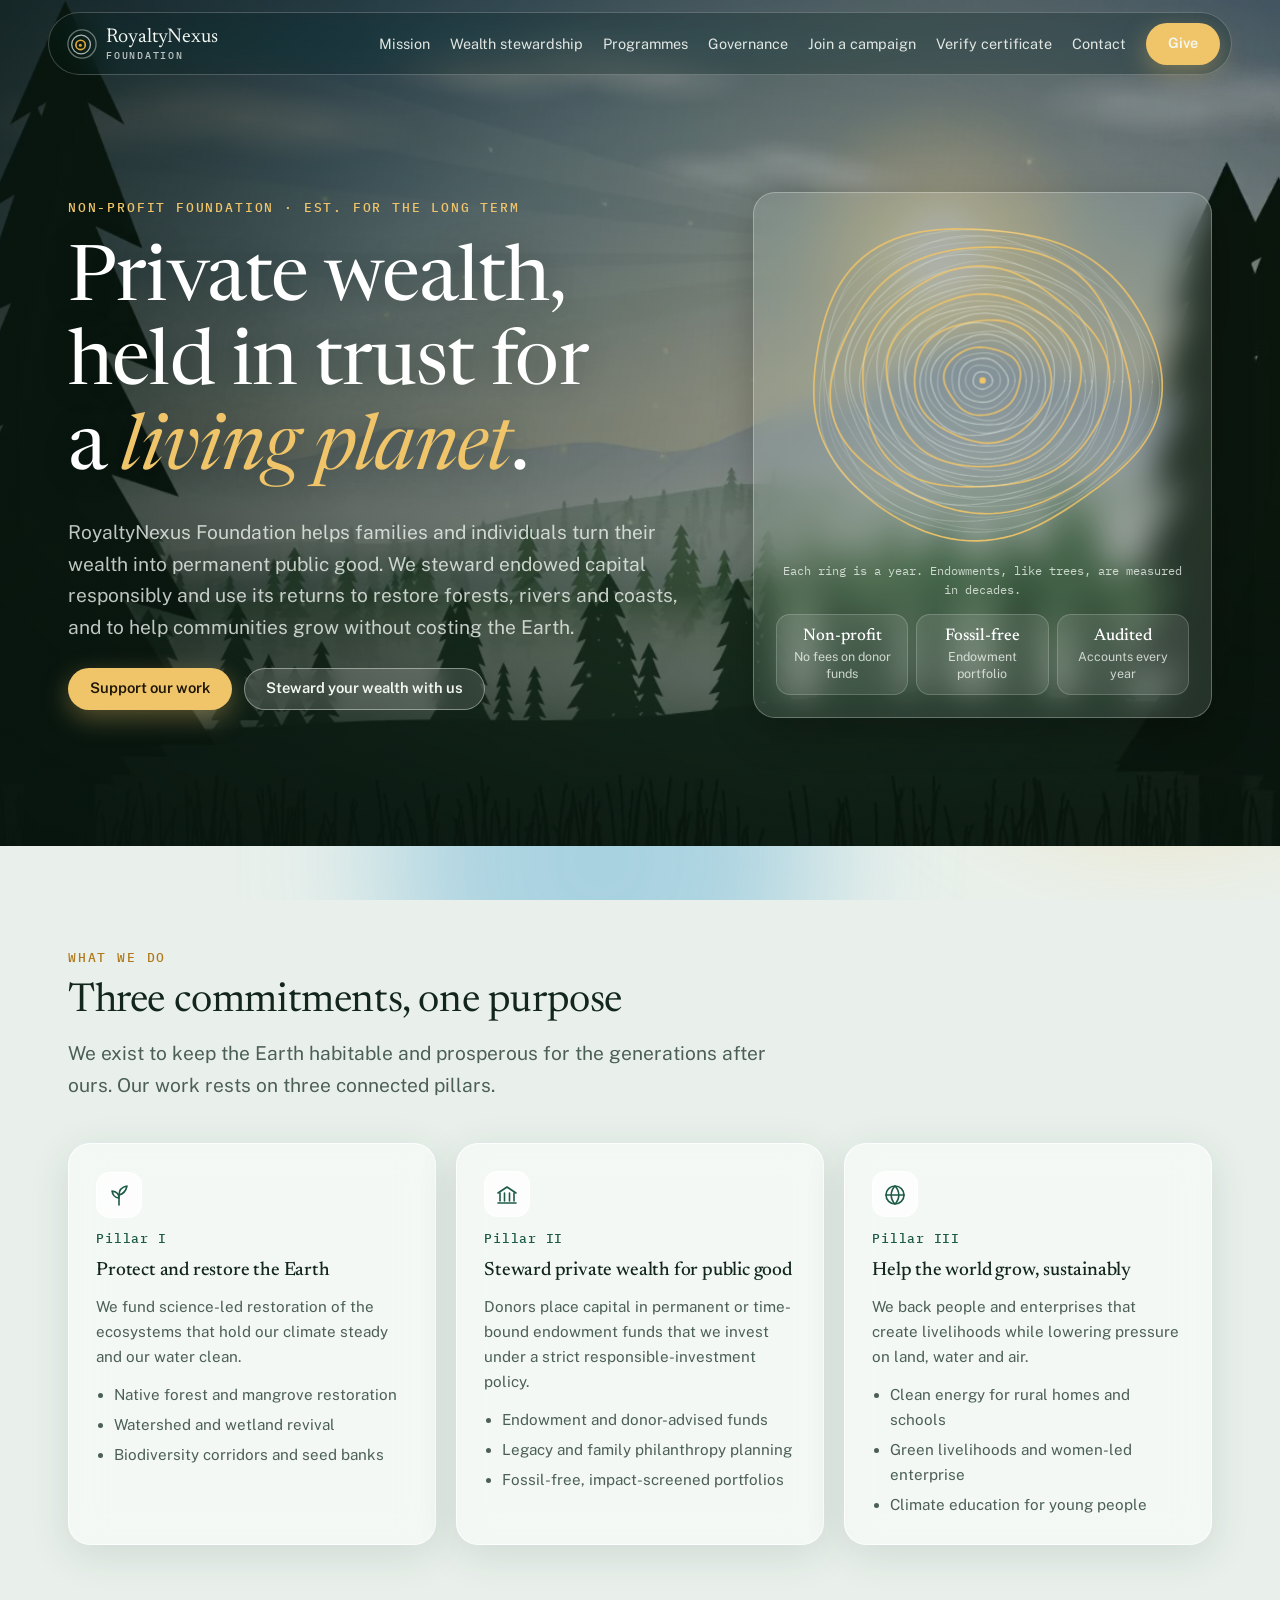
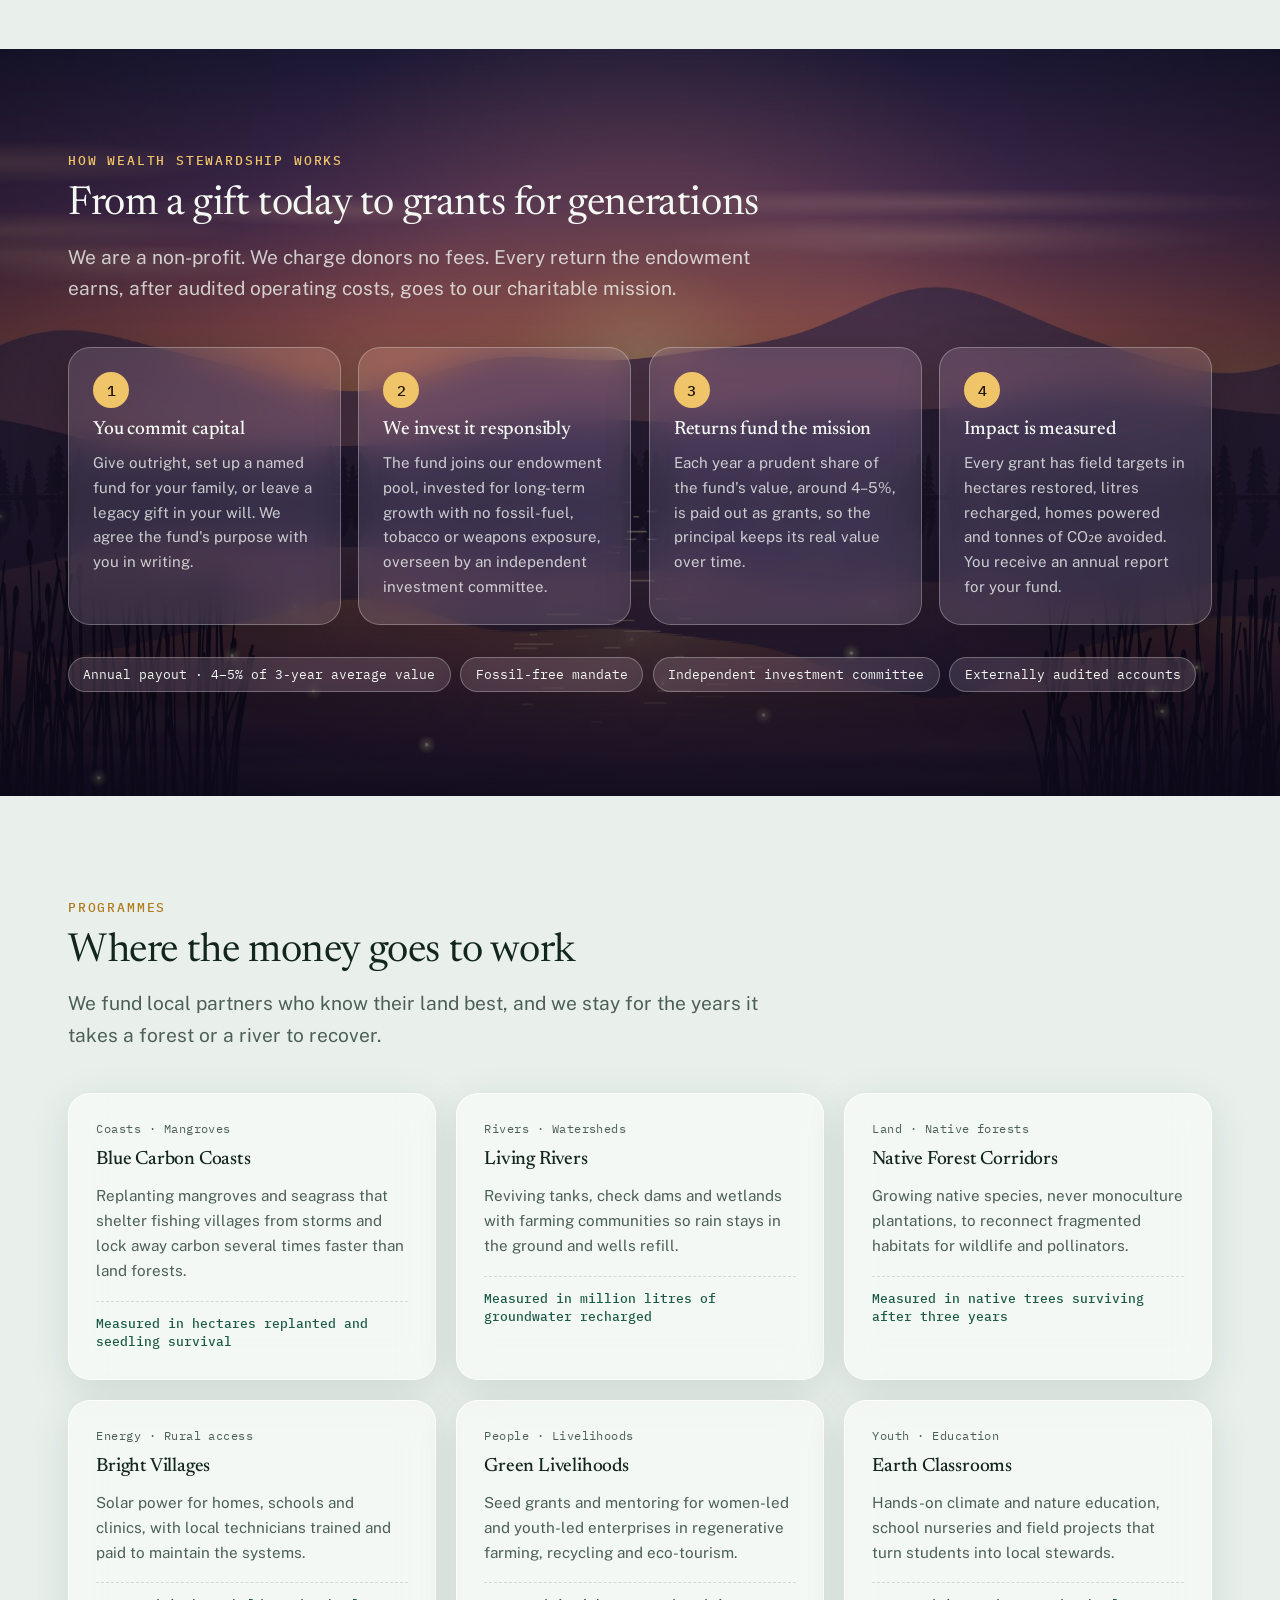
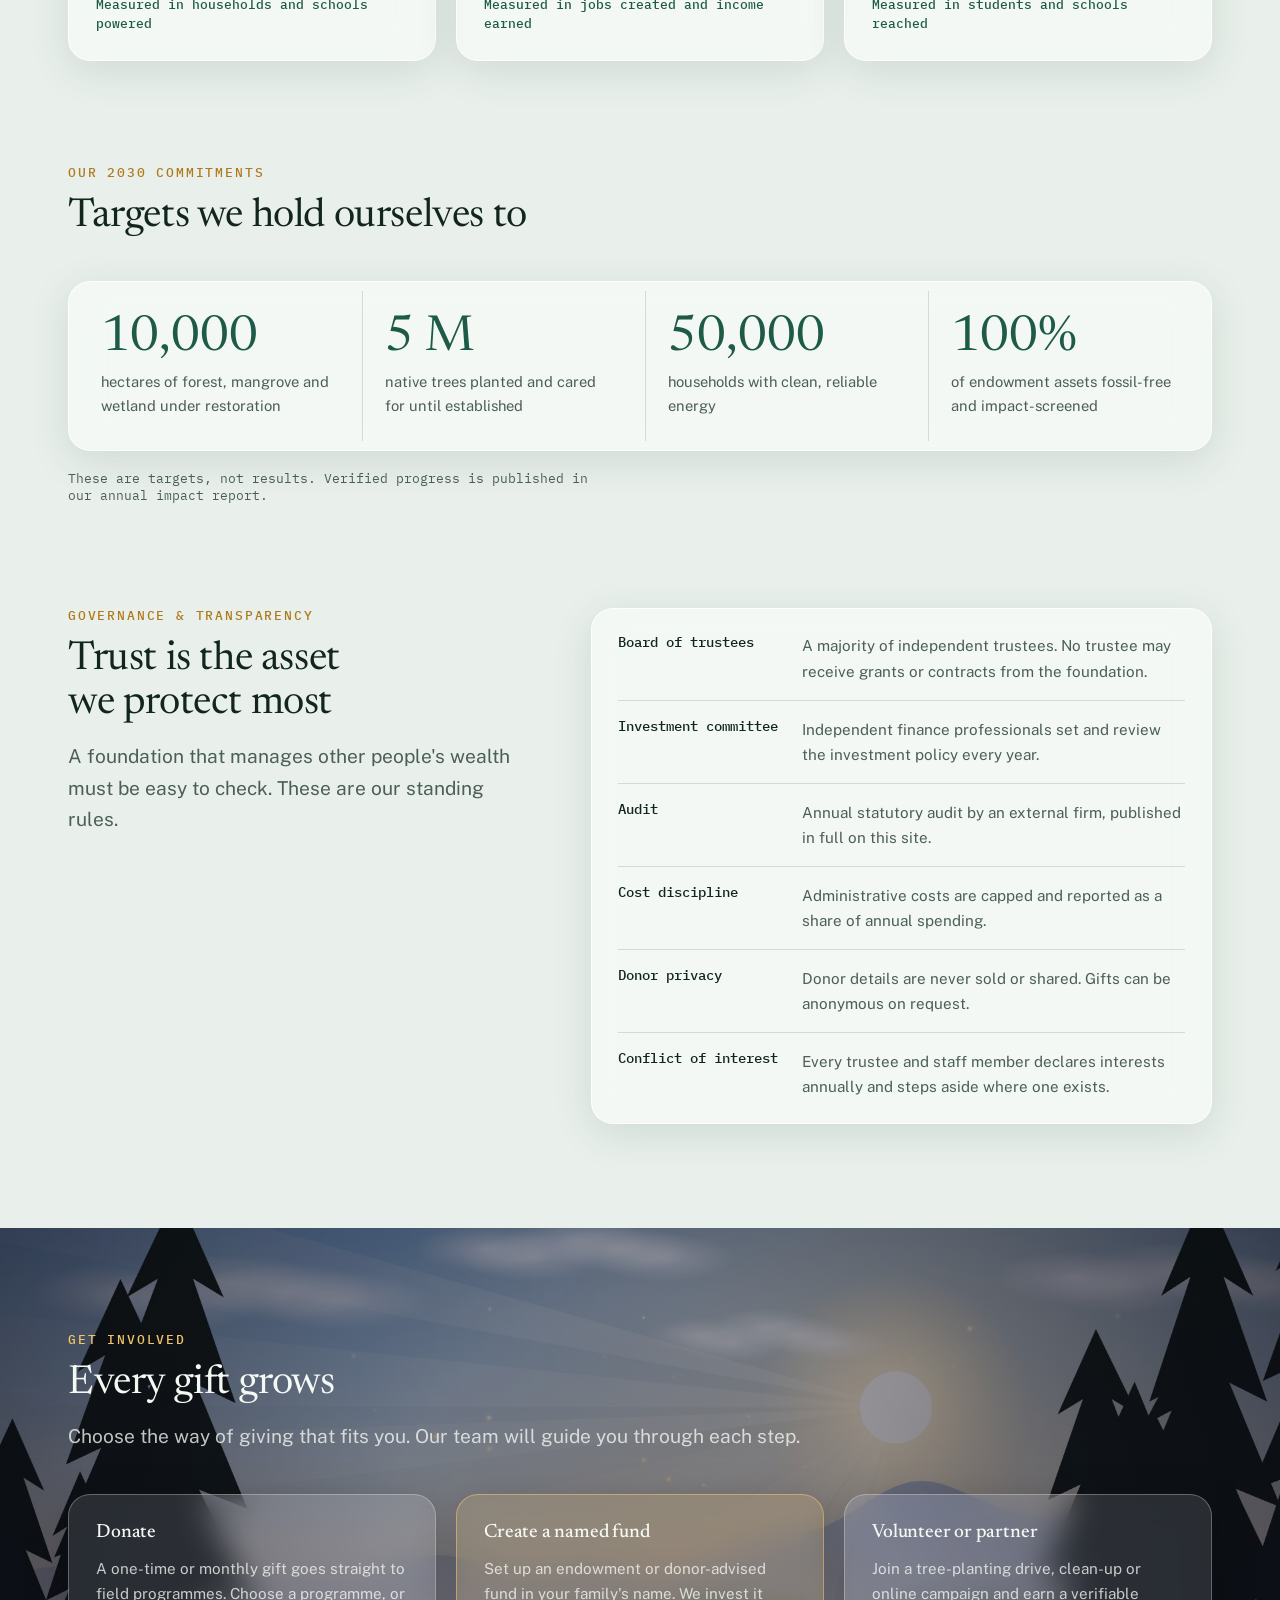
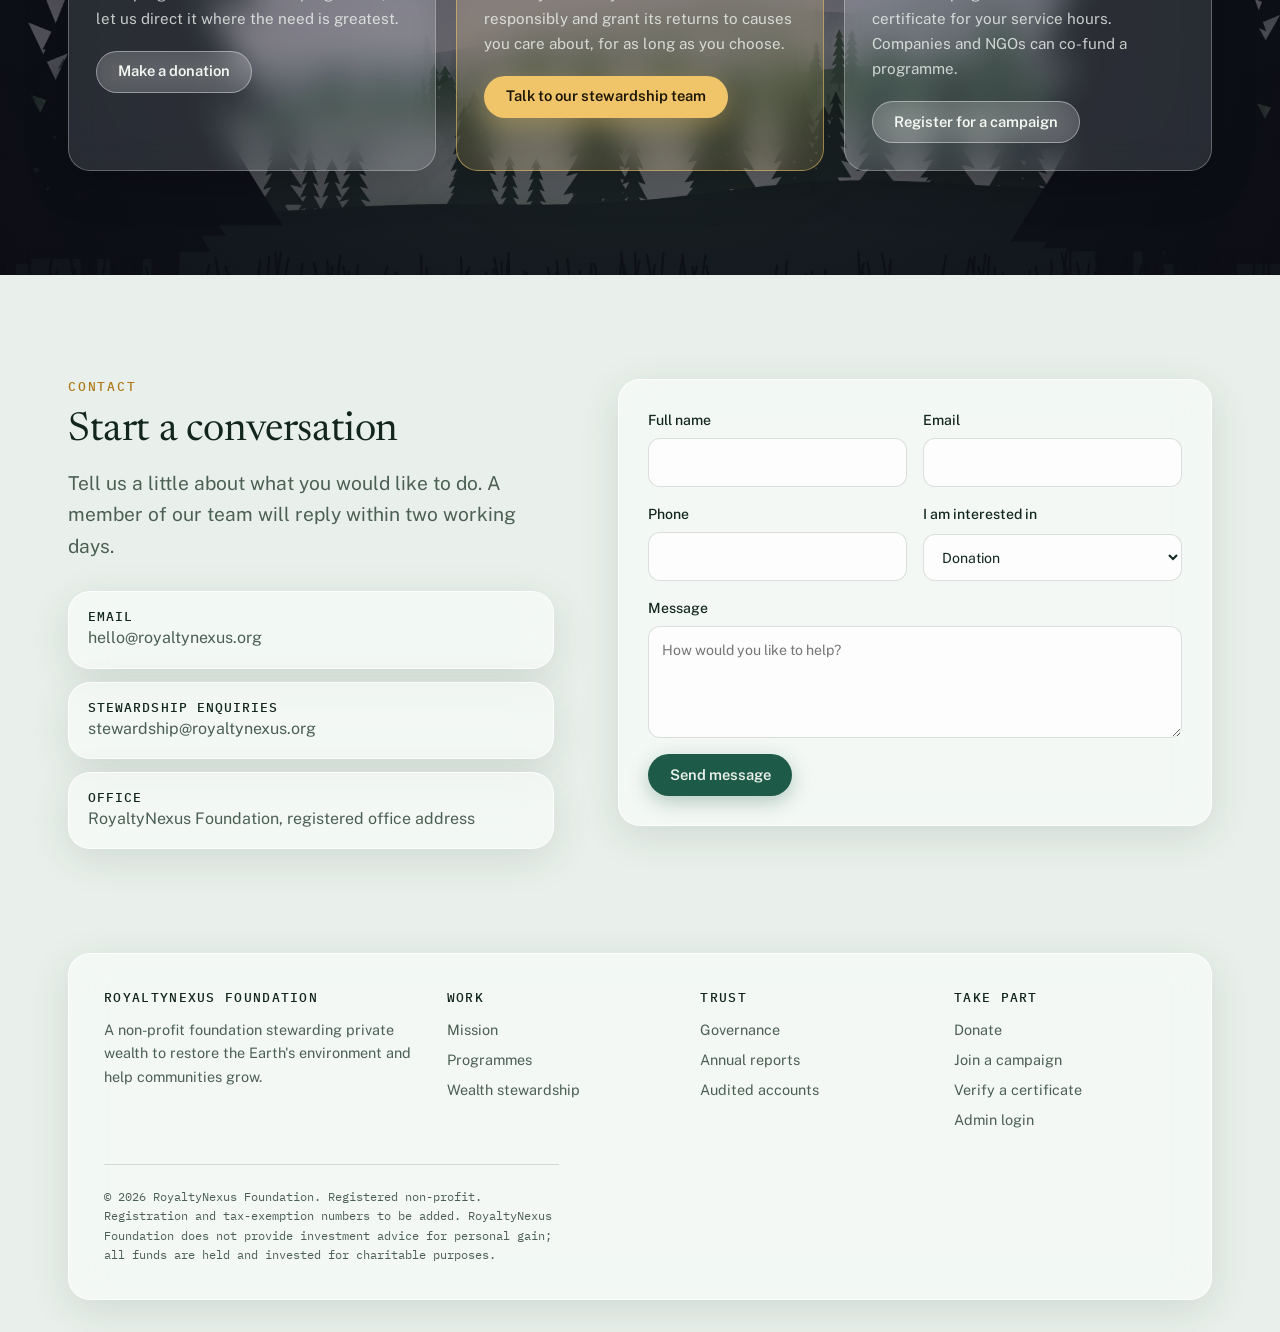
==== commit d4553484: "Restyle homepage with glassmorphism over forest scenes Frosted-glass header, cards, form and footer " ====
--- a/index.html
+++ b/index.html
@@ -10,186 +10,238 @@
 <link rel="preconnect" href="https://fonts.gstatic.com" crossorigin>
 <link rel="stylesheet" href="https://fonts.googleapis.com/css2?family=Newsreader:ital,opsz,wght@0,6..72,400;0,6..72,500;1,6..72,400&family=Public+Sans:wght@400;500;600&family=IBM+Plex+Mono:wght@400;500&display=swap">
 <style>
-/* Layout: an annual-ring motif. A long-horizon ledger of land, water and capital, read in growth rings. */
+/* Layout: frosted-glass panels floating over a living forest. Photo sections carry light glass; the rest sits on a soft canopy-light gradient. */
 :root {
-  --bg: #f2f4ef;
-  --surface: #fbfcf9;
-  --ink: #13261f;
-  --muted: #56675e;
-  --line: #d3dbd2;
+  --bg: #e9f0eb;
+  --ink: #12261e;
+  --muted: #4c5f55;
   --canopy: #1d5a47;
-  --canopy-soft: #dbe8e0;
-  --gold: #a8741a;
-  --gold-soft: #f3e6cc;
-  --on-dark: #eef3ee;
-  --deep: #0f221b;
+  --gold: #b07a1c;
+  --mesh-1: #93d2b4;
+  --mesh-2: #f3cd85;
+  --mesh-3: #8fc6dc;
+  --glass: rgba(255, 255, 255, .52);
+  --glass-strong: rgba(255, 255, 255, .72);
+  --glass-line: rgba(255, 255, 255, .75);
+  --glass-shadow: 0 10px 40px rgba(25, 60, 45, .12);
+  --field: rgba(255, 255, 255, .7);
+  --field-line: rgba(18, 38, 30, .14);
+
+  /* Photo sections keep one look in both themes */
+  --photo-ink: #f4f8f3;
+  --photo-muted: rgba(244, 248, 243, .78);
+  --photo-glass: rgba(255, 255, 255, .12);
+  --photo-line: rgba(255, 255, 255, .28);
+  --sun: #f0c56a;
 
   --display: "Newsreader", "Iowan Old Style", Georgia, serif;
   --body: "Public Sans", "Segoe UI", system-ui, sans-serif;
   --mono: "IBM Plex Mono", ui-monospace, Menlo, monospace;
-
-  --s-1: .8125rem; --s0: 1rem; --s1: 1.25rem; --s2: 1.6rem; --s3: 2.2rem; --s4: clamp(2.4rem, 6vw, 4.4rem);
-  --wrap: 72rem;
+  --s-1: .8125rem; --s0: 1rem; --s1: 1.2rem; --s3: clamp(1.8rem, 3.6vw, 2.5rem); --s4: clamp(2.5rem, 6.4vw, 4.8rem);
+  --wrap: 74rem;
+  --r: 22px;
 }
 @media (prefers-color-scheme: dark) {
   :root:not([data-theme="light"]) {
-    --bg: #0e1915; --surface: #14231d; --ink: #e6eee8; --muted: #9db0a5; --line: #26392f;
-    --canopy: #6cc2a1; --canopy-soft: #1a3329; --gold: #e0b25a; --gold-soft: #33291a;
-    --on-dark: #eef3ee; --deep: #08120e; color-scheme: dark;
+    --bg: #0b1612; --ink: #e5eee8; --muted: #9fb3a8; --canopy: #74c9a8; --gold: #e5b862;
+    --mesh-1: #1f6b52; --mesh-2: #6a4e1b; --mesh-3: #1b5668;
+    --glass: rgba(20, 38, 31, .5); --glass-strong: rgba(20, 38, 31, .72); --glass-line: rgba(255, 255, 255, .1);
+    --glass-shadow: 0 10px 40px rgba(0, 0, 0, .35); --field: rgba(8, 18, 14, .55); --field-line: rgba(255, 255, 255, .12);
+    color-scheme: dark;
   }
 }
 :root[data-theme="dark"] {
-  --bg: #0e1915; --surface: #14231d; --ink: #e6eee8; --muted: #9db0a5; --line: #26392f;
-  --canopy: #6cc2a1; --canopy-soft: #1a3329; --gold: #e0b25a; --gold-soft: #33291a;
-  --on-dark: #eef3ee; --deep: #08120e; color-scheme: dark;
+  --bg: #0b1612; --ink: #e5eee8; --muted: #9fb3a8; --canopy: #74c9a8; --gold: #e5b862;
+  --mesh-1: #1f6b52; --mesh-2: #6a4e1b; --mesh-3: #1b5668;
+  --glass: rgba(20, 38, 31, .5); --glass-strong: rgba(20, 38, 31, .72); --glass-line: rgba(255, 255, 255, .1);
+  --glass-shadow: 0 10px 40px rgba(0, 0, 0, .35); --field: rgba(8, 18, 14, .55); --field-line: rgba(255, 255, 255, .12);
+  color-scheme: dark;
 }
 
 * { box-sizing: border-box; }
 html { scroll-behavior: smooth; }
-body { margin: 0; background: var(--bg); color: var(--ink); font: 400 var(--s0)/1.65 var(--body); -webkit-font-smoothing: antialiased; }
-img { max-width: 100%; }
+body { margin: 0; background: var(--bg); color: var(--ink); font: 400 var(--s0)/1.65 var(--body); -webkit-font-smoothing: antialiased; overflow-x: hidden; }
+img, video { max-width: 100%; }
 a { color: var(--canopy); }
-:focus-visible { outline: 2px solid var(--gold); outline-offset: 3px; border-radius: 2px; }
-h1, h2, h3 { font-family: var(--display); font-weight: 400; line-height: 1.12; text-wrap: balance; margin: 0; letter-spacing: -.01em; }
+:focus-visible { outline: 2px solid var(--gold); outline-offset: 3px; border-radius: 4px; }
+h1, h2, h3 { font-family: var(--display); font-weight: 400; line-height: 1.1; text-wrap: balance; margin: 0; letter-spacing: -.01em; }
 h2 { font-size: var(--s3); }
 h3 { font-size: var(--s1); font-weight: 500; }
 p { margin: 0; max-width: 65ch; }
 .wrap { max-width: var(--wrap); margin: 0 auto; padding-inline: 20px; }
-.eyebrow { font: 500 var(--s-1)/1.2 var(--mono); letter-spacing: .12em; text-transform: uppercase; color: var(--gold); }
+.eyebrow { font: 500 var(--s-1)/1.2 var(--mono); letter-spacing: .14em; text-transform: uppercase; color: var(--gold); }
 .lede { font-size: var(--s1); color: var(--muted); }
-section { padding-block: clamp(3.5rem, 8vw, 6rem); }
+section { padding-block: clamp(4rem, 9vw, 6.5rem); position: relative; }
 .sec-head { display: grid; gap: .9rem; margin-bottom: 2.6rem; max-width: 46rem; }
 
-/* Header */
-.top { position: sticky; top: env(safe-area-inset-top, 0px); z-index: 10; background: color-mix(in srgb, var(--bg) 88%, transparent); backdrop-filter: blur(10px); border-bottom: 1px solid var(--line); }
-.top .wrap { display: flex; align-items: center; justify-content: space-between; gap: 1rem; padding-block: .85rem; }
-.brand { display: flex; align-items: center; gap: .6rem; color: var(--ink); text-decoration: none; font-family: var(--display); font-size: 1.3rem; }
+/* Living gradient behind the whole page, so glass has something to frost */
+.mesh { position: fixed; inset: 0; z-index: -1; overflow: hidden; background: var(--bg); }
+.mesh i { position: absolute; border-radius: 50%; filter: blur(70px); opacity: .7; }
+.mesh i:nth-child(1) { width: 46vmax; height: 46vmax; background: var(--mesh-1); left: -12vmax; top: 10vh; animation: drift 26s ease-in-out infinite alternate; }
+.mesh i:nth-child(2) { width: 38vmax; height: 38vmax; background: var(--mesh-2); right: -10vmax; top: 35vh; animation: drift 32s ease-in-out infinite alternate-reverse; }
+.mesh i:nth-child(3) { width: 34vmax; height: 34vmax; background: var(--mesh-3); left: 30vw; bottom: -14vmax; animation: drift 30s ease-in-out infinite alternate; }
+@keyframes drift { to { transform: translate(6vmax, -5vmax) scale(1.1); } }
+
+/* Glass */
+.glass { background: var(--glass); border: 1px solid var(--glass-line); border-radius: var(--r); box-shadow: var(--glass-shadow); -webkit-backdrop-filter: blur(18px) saturate(150%); backdrop-filter: blur(18px) saturate(150%); }
+.glass-photo { background: var(--photo-glass); border: 1px solid var(--photo-line); border-radius: var(--r); box-shadow: 0 12px 40px rgba(0, 0, 0, .25); -webkit-backdrop-filter: blur(16px) saturate(140%); backdrop-filter: blur(16px) saturate(140%); color: var(--photo-ink); }
+
+/* Buttons */
+.btn { display: inline-flex; align-items: center; gap: .5rem; padding: .8rem 1.3rem; border-radius: 999px; font: 600 .92rem/1 var(--body); text-decoration: none; border: 1px solid transparent; cursor: pointer; transition: transform .15s ease, box-shadow .15s ease, background .15s ease; }
+.btn:hover { transform: translateY(-2px); }
+.btn-primary { background: var(--canopy); color: var(--bg); box-shadow: 0 6px 20px rgba(29, 90, 71, .3); }
+.btn-sun { background: var(--sun); color: #1d1606; box-shadow: 0 8px 26px rgba(240, 197, 106, .35); }
+.btn-glass { background: rgba(255, 255, 255, .14); color: var(--photo-ink); border-color: rgba(255, 255, 255, .4); -webkit-backdrop-filter: blur(10px); backdrop-filter: blur(10px); }
+.btn-glass:hover { background: rgba(255, 255, 255, .24); }
+.btn-ghost { background: var(--glass); color: var(--ink); border-color: var(--glass-line); }
+
+/* Header: a floating glass bar */
+.top { position: fixed; z-index: 20; left: 0; right: 0; top: calc(env(safe-area-inset-top, 0px) + 12px); padding-inline: 12px; }
+.top-bar { max-width: var(--wrap); margin: 0 auto; display: flex; align-items: center; justify-content: space-between; gap: 1rem; padding: .6rem .7rem .6rem 1.1rem; border-radius: 999px; color: var(--photo-ink); background: rgba(12, 28, 22, .28); border: 1px solid rgba(255, 255, 255, .22); -webkit-backdrop-filter: blur(16px) saturate(150%); backdrop-filter: blur(16px) saturate(150%); transition: background .3s ease, color .3s ease, border-color .3s ease; position: relative; }
+.top.scrolled .top-bar { background: var(--glass-strong); color: var(--ink); border-color: var(--glass-line); box-shadow: var(--glass-shadow); }
+.brand { display: flex; align-items: center; gap: .6rem; color: inherit; text-decoration: none; font-family: var(--display); font-size: 1.25rem; line-height: 1.05; }
 .brand svg { width: 30px; height: 30px; flex: none; }
-.brand small { display: block; font: 500 .62rem/1 var(--mono); letter-spacing: .16em; text-transform: uppercase; color: var(--muted); }
-.nav { display: flex; align-items: center; gap: 1.4rem; }
-.nav a { color: var(--ink); text-decoration: none; font-size: .92rem; }
-.nav a:hover { color: var(--canopy); }
-.btn { display: inline-flex; align-items: center; gap: .5rem; padding: .7rem 1.2rem; border-radius: 999px; font: 600 .92rem/1 var(--body); text-decoration: none; border: 1px solid transparent; cursor: pointer; transition: transform .15s ease, background .15s ease; }
-.btn:hover { transform: translateY(-1px); }
-.btn-primary { background: var(--canopy); color: var(--bg); }
-.btn-ghost { border-color: var(--line); color: var(--ink); background: transparent; }
-.nav .btn-primary { color: var(--bg); }
-.menu-btn { display: none; background: none; border: 1px solid var(--line); border-radius: 8px; padding: .45rem .6rem; color: var(--ink); font: 500 .85rem var(--body); }
-@media (max-width: 860px) {
+.brand small { display: block; font: 500 .6rem/1 var(--mono); letter-spacing: .18em; text-transform: uppercase; opacity: .75; margin-top: 3px; }
+.nav { display: flex; align-items: center; gap: 1.25rem; }
+.nav a { color: inherit; text-decoration: none; font-size: .9rem; opacity: .9; }
+.nav a:hover { opacity: 1; text-decoration: underline; text-underline-offset: 4px; }
+.nav .btn { opacity: 1; text-decoration: none; }
+.menu-btn { display: none; background: rgba(255, 255, 255, .15); border: 1px solid rgba(255, 255, 255, .35); border-radius: 999px; padding: .5rem .9rem; color: inherit; font: 500 .85rem var(--body); cursor: pointer; }
+.top.scrolled .menu-btn { border-color: var(--field-line); }
+@media (max-width: 960px) {
   .menu-btn { display: block; }
-  .nav { display: none; position: absolute; left: 0; right: 0; top: 100%; flex-direction: column; align-items: flex-start; gap: 1rem; padding: 1.2rem 20px 1.5rem; background: var(--bg); border-bottom: 1px solid var(--line); }
+  .nav { display: none; position: absolute; left: 0; right: 0; top: calc(100% + 8px); flex-direction: column; align-items: stretch; gap: .2rem; padding: .8rem; border-radius: 20px; background: var(--glass-strong); color: var(--ink); border: 1px solid var(--glass-line); box-shadow: var(--glass-shadow); -webkit-backdrop-filter: blur(20px); backdrop-filter: blur(20px); }
+  .nav a { padding: .6rem .8rem; border-radius: 12px; }
+  .nav .btn { justify-content: center; margin-top: .4rem; }
   .nav.open { display: flex; }
 }
 
-/* Hero */
-.hero { padding-block: clamp(2.5rem, 7vw, 5rem) clamp(3rem, 7vw, 5rem); }
-.hero .wrap { display: grid; grid-template-columns: 1.15fr .85fr; gap: clamp(2rem, 5vw, 4rem); align-items: center; }
-.hero h1 { font-size: var(--s4); }
-.hero h1 em { font-style: italic; color: var(--canopy); }
+/* Hero: forest film with glass on top */
+.hero { min-height: min(94vh, 900px); display: grid; align-items: center; color: var(--photo-ink); overflow: hidden; padding-block: 8rem 4rem; isolation: isolate; }
+.hero-media, .photo-bg { position: absolute; inset: 0; z-index: -2; background: #1f3b30 center / cover no-repeat; }
+.hero-media video { width: 100%; height: 100%; object-fit: cover; display: block; }
+.hero::after, .photo::after { content: ""; position: absolute; inset: 0; z-index: -1; }
+.hero::after { background: linear-gradient(100deg, rgba(8, 22, 16, .78) 0%, rgba(8, 22, 16, .45) 55%, rgba(8, 22, 16, .15) 100%), linear-gradient(0deg, rgba(8, 22, 16, .55), transparent 40%); }
+.hero .wrap { display: grid; grid-template-columns: 1.15fr .85fr; gap: clamp(2rem, 5vw, 4rem); align-items: center; width: 100%; }
 .hero-copy { display: grid; gap: 1.5rem; min-width: 0; }
+.hero h1 { font-size: var(--s4); color: #fff; text-shadow: 0 2px 30px rgba(0, 0, 0, .25); }
+.hero h1 em { font-style: italic; color: var(--sun); }
+.hero .eyebrow { color: var(--sun); }
+.hero .lede { color: var(--photo-muted); }
 .hero-actions { display: flex; flex-wrap: wrap; gap: .8rem; }
-.rings { margin: 0; display: grid; gap: .75rem; max-width: 100%; }
-.rings canvas { width: 100%; aspect-ratio: 1; height: auto; display: block; }
-.rings figcaption { font: 400 .75rem/1.4 var(--mono); color: var(--muted); text-align: center; }
-@media (max-width: 860px) { .hero .wrap { grid-template-columns: 1fr; } .rings { max-width: 26rem; margin-inline: auto; width: 100%; } }
+.hero-card { padding: 1.4rem; display: grid; gap: 1rem; min-width: 0; }
+.hero-card canvas { width: 100%; aspect-ratio: 1.25; display: block; }
+.hero-card p { font: 400 .78rem/1.5 var(--mono); color: var(--photo-muted); text-align: center; margin-inline: auto; }
+.facts { display: grid; grid-template-columns: repeat(3, 1fr); gap: .5rem; }
+.facts div { padding: .7rem .5rem; border-radius: 14px; background: rgba(255, 255, 255, .1); border: 1px solid rgba(255, 255, 255, .18); text-align: center; font-size: .78rem; line-height: 1.35; color: var(--photo-muted); }
+.facts b { display: block; font: 500 1.05rem/1.2 var(--display); color: #fff; margin-bottom: .15rem; }
+@media (max-width: 900px) { .hero .wrap { grid-template-columns: 1fr; } .hero-card { max-width: 30rem; } }
 
 /* Pillars */
-.pillars { display: grid; grid-template-columns: repeat(3, 1fr); border-top: 1px solid var(--line); }
-.pillar { padding: 2rem 1.8rem 2.2rem 0; display: grid; gap: .9rem; align-content: start; min-width: 0; }
-.pillar + .pillar { padding-left: 1.8rem; border-left: 1px solid var(--line); }
-.pillar .tag { font: 500 var(--s-1) var(--mono); color: var(--canopy); }
-.pillar ul { margin: 0; padding-left: 1.1rem; color: var(--muted); display: grid; gap: .3rem; font-size: .95rem; }
-@media (max-width: 860px) {
-  .pillars { grid-template-columns: 1fr; }
-  .pillar, .pillar + .pillar { padding: 1.8rem 0; border-left: 0; border-bottom: 1px solid var(--line); }
-}
-
-/* Stewardship flow (a real sequence) */
-.dark { background: var(--deep); color: var(--on-dark); }
-.dark .lede { color: color-mix(in srgb, var(--on-dark) 72%, transparent); }
-.dark .eyebrow { color: #e0b25a; }
-.flow { list-style: none; margin: 0; padding: 0; display: grid; grid-template-columns: repeat(4, 1fr); gap: 1.5rem; counter-reset: step; }
-.flow li { counter-increment: step; display: grid; gap: .7rem; align-content: start; padding-top: 1.2rem; border-top: 1px solid color-mix(in srgb, var(--on-dark) 25%, transparent); min-width: 0; }
-.flow li::before { content: "Step " counter(step); font: 500 var(--s-1) var(--mono); letter-spacing: .1em; text-transform: uppercase; color: #e0b25a; }
-.flow h3 { color: var(--on-dark); }
-.flow p { color: color-mix(in srgb, var(--on-dark) 72%, transparent); font-size: .95rem; }
-.policy { margin-top: 3rem; display: flex; flex-wrap: wrap; gap: .6rem; }
-.policy span { font: 400 .8rem var(--mono); padding: .45rem .8rem; border-radius: 999px; border: 1px solid color-mix(in srgb, var(--on-dark) 25%, transparent); color: color-mix(in srgb, var(--on-dark) 85%, transparent); }
-@media (max-width: 860px) { .flow { grid-template-columns: 1fr 1fr; } }
-@media (max-width: 520px) { .flow { grid-template-columns: 1fr; } }
+.cards3 { display: grid; grid-template-columns: repeat(3, 1fr); gap: 1.25rem; }
+.card { padding: 1.7rem; display: grid; gap: .8rem; align-content: start; min-width: 0; transition: transform .2s ease, box-shadow .2s ease; }
+.card:hover { transform: translateY(-4px); }
+.card .tag { font: 500 var(--s-1) var(--mono); color: var(--canopy); letter-spacing: .06em; }
+.card p, .card ul { color: var(--muted); font-size: .95rem; }
+.card ul { margin: 0; padding-left: 1.1rem; display: grid; gap: .3rem; }
+.icon { width: 46px; height: 46px; border-radius: 14px; display: grid; place-items: center; background: var(--glass-strong); border: 1px solid var(--glass-line); color: var(--canopy); }
+.icon svg { width: 24px; height: 24px; }
+@media (max-width: 960px) { .cards3 { grid-template-columns: 1fr 1fr; } }
+@media (max-width: 640px) { .cards3 { grid-template-columns: 1fr; } }
+
+/* Photo sections */
+.photo { color: var(--photo-ink); isolation: isolate; overflow: hidden; }
+.photo::after { background: linear-gradient(180deg, rgba(14, 10, 30, .38), rgba(14, 10, 30, .6)); }
+.photo .eyebrow { color: var(--sun); }
+.photo .lede { color: var(--photo-muted); }
+.flow { list-style: none; margin: 0; padding: 0; display: grid; grid-template-columns: repeat(4, 1fr); gap: 1.1rem; counter-reset: step; }
+.flow li { counter-increment: step; display: grid; gap: .7rem; align-content: start; padding: 1.5rem; min-width: 0; }
+.flow li::before { content: counter(step); width: 36px; height: 36px; border-radius: 50%; display: grid; place-items: center; font: 500 .95rem var(--mono); background: var(--sun); color: #1d1606; }
+.flow p { color: var(--photo-muted); font-size: .94rem; }
+.policy { margin-top: 2rem; display: flex; flex-wrap: wrap; gap: .6rem; }
+.policy span { font: 400 .8rem var(--mono); padding: .5rem .9rem; border-radius: 999px; }
+@media (max-width: 960px) { .flow { grid-template-columns: 1fr 1fr; } }
+@media (max-width: 560px) { .flow { grid-template-columns: 1fr; } }
 
 /* Programmes */
-.programs { display: grid; grid-template-columns: repeat(3, 1fr); gap: 1.25rem; }
-.program { background: var(--surface); border: 1px solid var(--line); border-radius: 14px; padding: 1.5rem; display: grid; gap: .75rem; align-content: start; min-width: 0; }
-.program .where { font: 400 .78rem var(--mono); color: var(--muted); }
-.program p { color: var(--muted); font-size: .95rem; }
-.program .metric { margin-top: .4rem; padding-top: .8rem; border-top: 1px dashed var(--line); font: 500 .85rem var(--mono); color: var(--canopy); }
-@media (max-width: 960px) { .programs { grid-template-columns: 1fr 1fr; } }
-@media (max-width: 600px) { .programs { grid-template-columns: 1fr; } }
-
-/* Commitments */
-.targets { display: grid; grid-template-columns: repeat(4, 1fr); gap: 1.5rem; }
-.target { display: grid; gap: .4rem; align-content: start; min-width: 0; }
-.target b { font: 400 clamp(2rem, 4.5vw, 3rem)/1 var(--display); color: var(--canopy); font-variant-numeric: tabular-nums; }
+.program .where { font: 400 .76rem var(--mono); color: var(--muted); letter-spacing: .04em; }
+.program .metric { margin-top: .3rem; padding-top: .8rem; border-top: 1px dashed var(--field-line); font: 500 .82rem/1.4 var(--mono); color: var(--canopy); }
+
+/* Targets */
+.targets { display: grid; grid-template-columns: repeat(4, 1fr); padding: .6rem; gap: .6rem; }
+.target { display: grid; gap: .4rem; align-content: start; padding: 1.4rem; border-radius: 16px; min-width: 0; }
+.target + .target { border-left: 1px solid var(--field-line); border-radius: 0; }
+.target b { font: 400 clamp(2.1rem, 4.5vw, 3.1rem)/1 var(--display); color: var(--canopy); font-variant-numeric: tabular-nums; }
 .target span { color: var(--muted); font-size: .92rem; }
-.bar { height: 6px; border-radius: 999px; background: var(--canopy-soft); overflow: hidden; margin-top: .5rem; }
-.bar i { display: block; height: 100%; background: var(--gold); border-radius: inherit; }
-.target small { font: 400 .75rem var(--mono); color: var(--muted); }
-.note { margin-top: 2rem; font: 400 .8rem var(--mono); color: var(--muted); }
-@media (max-width: 860px) { .targets { grid-template-columns: 1fr 1fr; } }
+.note { margin-top: 1.2rem; font: 400 .8rem var(--mono); color: var(--muted); }
+@media (max-width: 860px) { .targets { grid-template-columns: 1fr 1fr; } .target + .target { border-left: 0; } }
+@media (max-width: 480px) { .targets { grid-template-columns: 1fr; } }
 
 /* Governance */
-.gov { display: grid; grid-template-columns: .9fr 1.1fr; gap: clamp(2rem, 5vw, 4rem); align-items: start; }
-.gov-list { display: grid; border-top: 1px solid var(--line); }
-.gov-list div { display: grid; grid-template-columns: 11rem 1fr; gap: 1rem; padding-block: 1rem; border-bottom: 1px solid var(--line); }
-.gov-list dt { font: 500 .85rem var(--mono); color: var(--ink); }
+.gov { display: grid; grid-template-columns: .85fr 1.15fr; gap: clamp(2rem, 5vw, 4rem); align-items: start; }
+.gov-list { display: grid; margin: 0; padding: .5rem 1.6rem; }
+.gov-list div { display: grid; grid-template-columns: 10.5rem 1fr; gap: 1rem; padding-block: 1rem; }
+.gov-list div + div { border-top: 1px solid var(--field-line); }
+.gov-list dt { font: 500 .85rem var(--mono); }
 .gov-list dd { margin: 0; color: var(--muted); font-size: .95rem; min-width: 0; }
 @media (max-width: 860px) { .gov { grid-template-columns: 1fr; } .gov-list div { grid-template-columns: 1fr; gap: .2rem; } }
 
-/* Get involved */
-.involve { background: var(--canopy-soft); }
-.ways { display: grid; grid-template-columns: repeat(3, 1fr); gap: 1.25rem; }
-.way { background: var(--surface); border-radius: 14px; padding: 1.6rem; display: grid; gap: .8rem; align-content: start; min-width: 0; }
-.way p { color: var(--muted); font-size: .95rem; }
+/* Get involved (photo) */
+.way { padding: 1.7rem; display: grid; gap: .8rem; align-content: start; min-width: 0; }
+.way p { color: var(--photo-muted); font-size: .95rem; }
 .way .btn { justify-self: start; margin-top: .4rem; }
-.way.feature { background: var(--deep); color: var(--on-dark); }
-.way.feature p { color: color-mix(in srgb, var(--on-dark) 75%, transparent); }
-.way.feature .btn-primary { background: #e0b25a; color: #1a1408; }
-@media (max-width: 860px) { .ways { grid-template-columns: 1fr; } }
+.way.feature { background: rgba(240, 197, 106, .16); border-color: rgba(240, 197, 106, .55); }
 
 /* Contact */
-.contact { display: grid; grid-template-columns: .9fr 1.1fr; gap: clamp(2rem, 5vw, 4rem); }
-.contact address { font-style: normal; display: grid; gap: 1rem; margin-top: 1.5rem; color: var(--muted); }
+.contact { display: grid; grid-template-columns: .9fr 1.1fr; gap: clamp(2rem, 5vw, 4rem); align-items: start; }
+.contact address { font-style: normal; display: grid; gap: .8rem; margin-top: 1.8rem; }
+.contact address div { padding: 1rem 1.2rem; color: var(--muted); }
 .contact address b { display: block; font: 500 var(--s-1) var(--mono); letter-spacing: .08em; text-transform: uppercase; color: var(--ink); }
-form { display: grid; gap: 1rem; background: var(--surface); border: 1px solid var(--line); border-radius: 14px; padding: 1.6rem; min-width: 0; }
+form { display: grid; gap: 1rem; padding: 1.8rem; min-width: 0; }
 .row2 { display: grid; grid-template-columns: 1fr 1fr; gap: 1rem; }
 label { display: grid; gap: .35rem; font-size: .88rem; font-weight: 500; }
-input, select, textarea { font: inherit; font-weight: 400; color: var(--ink); background: var(--bg); border: 1px solid var(--line); border-radius: 8px; padding: .7rem .8rem; width: 100%; }
+input, select, textarea { font: inherit; font-weight: 400; color: var(--ink); background: var(--field); border: 1px solid var(--field-line); border-radius: 12px; padding: .75rem .85rem; width: 100%; }
+input:focus, select:focus, textarea:focus { outline: 2px solid var(--canopy); outline-offset: 1px; }
 textarea { min-height: 7rem; resize: vertical; }
 .form-msg { font-size: .9rem; color: var(--canopy); }
 @media (max-width: 860px) { .contact { grid-template-columns: 1fr; } }
 @media (max-width: 520px) { .row2 { grid-template-columns: 1fr; } }
 
 /* Footer */
-footer { background: var(--deep); color: color-mix(in srgb, var(--on-dark) 70%, transparent); padding-block: 3rem 2.5rem; font-size: .9rem; }
-footer .wrap { display: grid; gap: 2rem; }
+footer { padding-block: 0 2rem; }
+.foot { padding: 2.2rem; display: grid; gap: 2rem; font-size: .9rem; color: var(--muted); }
 .foot-grid { display: grid; grid-template-columns: 1.4fr 1fr 1fr 1fr; gap: 2rem; }
-footer h4 { margin: 0 0 .7rem; font: 500 var(--s-1) var(--mono); letter-spacing: .1em; text-transform: uppercase; color: var(--on-dark); }
+footer h4 { margin: 0 0 .7rem; font: 500 var(--s-1) var(--mono); letter-spacing: .1em; text-transform: uppercase; color: var(--ink); }
 footer ul { list-style: none; margin: 0; padding: 0; display: grid; gap: .4rem; }
 footer a { color: inherit; text-decoration: none; }
-footer a:hover { color: var(--on-dark); }
-.legal { border-top: 1px solid color-mix(in srgb, var(--on-dark) 15%, transparent); padding-top: 1.5rem; font: 400 .75rem/1.6 var(--mono); }
+footer a:hover { color: var(--canopy); }
+.legal { border-top: 1px solid var(--field-line); padding-top: 1.4rem; font: 400 .75rem/1.6 var(--mono); }
 @media (max-width: 860px) { .foot-grid { grid-template-columns: 1fr 1fr; } }
 
-@media (prefers-reduced-motion: reduce) { html { scroll-behavior: auto; } .btn { transition: none; } }
+/* Gentle entrance; content is visible at rest if scripts never run */
+.reveal { transition: opacity .7s ease, transform .7s ease; }
+.js .reveal.pending { opacity: 0; transform: translateY(18px); }
+
+@supports not ((backdrop-filter: blur(1px)) or (-webkit-backdrop-filter: blur(1px))) {
+  .glass { background: var(--glass-strong); }
+  .glass-photo { background: rgba(12, 28, 22, .6); }
+}
+@media (prefers-reduced-motion: reduce) {
+  html { scroll-behavior: auto; }
+  .mesh i { animation: none; }
+  .hero-media video { display: none; }
+  .btn, .card, .reveal { transition: none; }
+  .js .reveal.pending { opacity: 1; transform: none; }
+}
 </style>
 </head>
 <body>
-
-<header class="top">
-  <div class="wrap">
+<div class="mesh" aria-hidden="true"><i></i><i></i><i></i></div>
+
+<header class="top" id="top-bar">
+  <div class="top-bar">
     <a class="brand" href="#top" aria-label="RoyaltyNexus Foundation home">
-      <svg viewBox="0 0 32 32" aria-hidden="true"><circle cx="16" cy="16" r="15" fill="none" stroke="currentColor" stroke-width="1.4" opacity=".35"/><circle cx="15" cy="16.5" r="10" fill="none" stroke="currentColor" stroke-width="1.4" opacity=".6"/><circle cx="14.5" cy="17" r="5" fill="none" stroke="#a8741a" stroke-width="1.8"/><circle cx="14.2" cy="17.2" r="1.6" fill="#a8741a"/></svg>
+      <svg viewBox="0 0 32 32" aria-hidden="true"><circle cx="16" cy="16" r="15" fill="none" stroke="currentColor" stroke-width="1.4" opacity=".4"/><circle cx="15" cy="16.5" r="10" fill="none" stroke="currentColor" stroke-width="1.4" opacity=".7"/><circle cx="14.5" cy="17" r="5" fill="none" stroke="#e0a83a" stroke-width="1.8"/><circle cx="14.2" cy="17.2" r="1.6" fill="#e0a83a"/></svg>
       <span>RoyaltyNexus<small>Foundation</small></span>
     </a>
     <button class="menu-btn" id="menuBtn" aria-expanded="false" aria-controls="nav">Menu</button>
@@ -201,7 +253,7 @@
       <a href="register.html">Join a campaign</a>
       <a href="verify.html">Verify certificate</a>
       <a href="#contact">Contact</a>
-      <a class="btn btn-primary" href="#involve">Give</a>
+      <a class="btn btn-sun" href="#involve">Give</a>
     </nav>
   </div>
 </header>
@@ -209,44 +261,58 @@
 <main id="top">
 
 <section class="hero">
+  <div class="hero-media" style="background-image:url('assets/photos/forest-hero.jpg')">
+    <video autoplay muted loop playsinline preload="metadata" poster="assets/photos/forest-hero.jpg" aria-hidden="true">
+      <source src="assets/video/forest-hero.webm" type="video/webm">
+      <source src="assets/video/forest-hero.mp4" type="video/mp4">
+    </video>
+  </div>
   <div class="wrap">
     <div class="hero-copy">
       <span class="eyebrow">Non-profit foundation · Est. for the long term</span>
       <h1>Private wealth, held in trust for a <em>living planet</em>.</h1>
-      <p class="lede">RoyaltyNexus Foundation helps families and individuals turn their wealth into permanent public good. We steward endowed capital responsibly and use every rupee and dollar of its returns to restore forests, rivers and coasts, and to help communities grow without costing the Earth.</p>
+      <p class="lede">RoyaltyNexus Foundation helps families and individuals turn their wealth into permanent public good. We steward endowed capital responsibly and use its returns to restore forests, rivers and coasts, and to help communities grow without costing the Earth.</p>
       <div class="hero-actions">
-        <a class="btn btn-primary" href="#involve">Support our work</a>
-        <a class="btn btn-ghost" href="#stewardship">Steward your wealth with us</a>
+        <a class="btn btn-sun" href="#involve">Support our work</a>
+        <a class="btn btn-glass" href="#stewardship">Steward your wealth with us</a>
       </div>
     </div>
-    <figure class="rings" aria-label="Growth rings illustration">
+    <figure class="hero-card glass-photo" aria-label="Growth rings illustration" style="margin:0">
       <canvas id="rings"></canvas>
-      <figcaption>Each ring is a year. Endowments, like trees, are measured in decades.</figcaption>
+      <p>Each ring is a year. Endowments, like trees, are measured in decades.</p>
+      <div class="facts">
+        <div><b>Non-profit</b>No fees on donor funds</div>
+        <div><b>Fossil-free</b>Endowment portfolio</div>
+        <div><b>Audited</b>Accounts every year</div>
+      </div>
     </figure>
   </div>
 </section>
 
 <section id="mission">
   <div class="wrap">
-    <div class="sec-head">
+    <div class="sec-head reveal">
       <span class="eyebrow">What we do</span>
       <h2>Three commitments, one purpose</h2>
       <p class="lede">We exist to keep the Earth habitable and prosperous for the generations after ours. Our work rests on three connected pillars.</p>
     </div>
-    <div class="pillars">
-      <article class="pillar">
+    <div class="cards3">
+      <article class="card glass reveal">
+        <span class="icon"><svg viewBox="0 0 24 24" fill="none" stroke="currentColor" stroke-width="1.6" stroke-linecap="round" stroke-linejoin="round"><path d="M12 22V12"/><path d="M12 12c0-5 3-8 8-9-1 5-4 8-8 9Z"/><path d="M12 15c0-4-2.5-6.5-7-7 .5 4 3 6.5 7 7Z"/></svg></span>
         <span class="tag">Pillar I</span>
         <h3>Protect and restore the Earth</h3>
         <p>We fund science-led restoration of the ecosystems that hold our climate steady and our water clean.</p>
         <ul><li>Native forest and mangrove restoration</li><li>Watershed and wetland revival</li><li>Biodiversity corridors and seed banks</li></ul>
       </article>
-      <article class="pillar">
+      <article class="card glass reveal">
+        <span class="icon"><svg viewBox="0 0 24 24" fill="none" stroke="currentColor" stroke-width="1.6" stroke-linecap="round" stroke-linejoin="round"><path d="M3 10 12 4l9 6"/><path d="M5 10v8M9.5 10v8M14.5 10v8M19 10v8"/><path d="M3 20h18"/></svg></span>
         <span class="tag">Pillar II</span>
         <h3>Steward private wealth for public good</h3>
         <p>Donors place capital in permanent or time-bound endowment funds that we invest under a strict responsible-investment policy.</p>
         <ul><li>Endowment and donor-advised funds</li><li>Legacy and family philanthropy planning</li><li>Fossil-free, impact-screened portfolios</li></ul>
       </article>
-      <article class="pillar">
+      <article class="card glass reveal">
+        <span class="icon"><svg viewBox="0 0 24 24" fill="none" stroke="currentColor" stroke-width="1.6" stroke-linecap="round" stroke-linejoin="round"><circle cx="12" cy="12" r="9"/><path d="M3 12h18"/><path d="M12 3c2.5 2.6 3.8 5.6 3.8 9S14.5 18.4 12 21c-2.5-2.6-3.8-5.6-3.8-9S9.5 5.6 12 3Z"/></svg></span>
         <span class="tag">Pillar III</span>
         <h3>Help the world grow, sustainably</h3>
         <p>We back people and enterprises that create livelihoods while lowering pressure on land, water and air.</p>
@@ -256,71 +322,71 @@
   </div>
 </section>
 
-<section id="stewardship" class="dark">
-  <div class="wrap">
-    <div class="sec-head">
+<section id="stewardship" class="photo">
+  <div class="photo-bg" style="background-image:url('assets/photos/forest-lake.jpg')"></div>
+  <div class="wrap">
+    <div class="sec-head reveal">
       <span class="eyebrow">How wealth stewardship works</span>
       <h2>From a gift today to grants for generations</h2>
-      <p class="lede">We are a non-profit. We do not earn fees from donors' wealth. Every return the endowment earns, after audited operating costs, goes to our charitable mission.</p>
+      <p class="lede">We are a non-profit. We charge donors no fees. Every return the endowment earns, after audited operating costs, goes to our charitable mission.</p>
     </div>
     <ol class="flow">
-      <li><h3>You commit capital</h3><p>Give outright, set up a named fund for your family, or leave a legacy gift in your will. We agree the fund's purpose with you in writing.</p></li>
-      <li><h3>We invest it responsibly</h3><p>The fund joins our endowment pool, invested for long-term growth with no fossil-fuel, tobacco or weapons exposure, overseen by an independent investment committee.</p></li>
-      <li><h3>Returns fund the mission</h3><p>Each year a prudent share of the fund's value, around 4–5%, is paid out as grants, so the principal keeps its real value over time.</p></li>
-      <li><h3>Impact is measured and reported</h3><p>Every grant has field targets in hectares restored, litres recharged, homes powered and tonnes of CO₂e avoided. You receive an annual report for your fund.</p></li>
+      <li class="glass-photo reveal"><h3>You commit capital</h3><p>Give outright, set up a named fund for your family, or leave a legacy gift in your will. We agree the fund's purpose with you in writing.</p></li>
+      <li class="glass-photo reveal"><h3>We invest it responsibly</h3><p>The fund joins our endowment pool, invested for long-term growth with no fossil-fuel, tobacco or weapons exposure, overseen by an independent investment committee.</p></li>
+      <li class="glass-photo reveal"><h3>Returns fund the mission</h3><p>Each year a prudent share of the fund's value, around 4–5%, is paid out as grants, so the principal keeps its real value over time.</p></li>
+      <li class="glass-photo reveal"><h3>Impact is measured</h3><p>Every grant has field targets in hectares restored, litres recharged, homes powered and tonnes of CO₂e avoided. You receive an annual report for your fund.</p></li>
     </ol>
     <div class="policy" aria-label="Investment policy highlights">
-      <span>Annual payout · 4–5% of 3-year average value</span>
-      <span>Fossil-free mandate</span>
-      <span>Independent investment committee</span>
-      <span>Externally audited accounts</span>
-      <span>Donor-named funds from a set minimum</span>
+      <span class="glass-photo">Annual payout · 4–5% of 3-year average value</span>
+      <span class="glass-photo">Fossil-free mandate</span>
+      <span class="glass-photo">Independent investment committee</span>
+      <span class="glass-photo">Externally audited accounts</span>
     </div>
   </div>
 </section>
 
 <section id="programmes">
   <div class="wrap">
-    <div class="sec-head">
+    <div class="sec-head reveal">
       <span class="eyebrow">Programmes</span>
       <h2>Where the money goes to work</h2>
       <p class="lede">We fund local partners who know their land best, and we stay for the years it takes a forest or a river to recover.</p>
     </div>
-    <div class="programs">
-      <article class="program"><span class="where">Coasts · Mangroves</span><h3>Blue Carbon Coasts</h3><p>Replanting mangroves and seagrass that shelter fishing villages from storms and lock away carbon several times faster than land forests.</p><div class="metric">Measured in hectares replanted and seedling survival rate</div></article>
-      <article class="program"><span class="where">Rivers · Watersheds</span><h3>Living Rivers</h3><p>Reviving tanks, check dams and wetlands with farming communities so rain stays in the ground and wells refill.</p><div class="metric">Measured in million litres of groundwater recharged</div></article>
-      <article class="program"><span class="where">Land · Native forests</span><h3>Native Forest Corridors</h3><p>Growing native species, never monoculture plantations, to reconnect fragmented habitats for wildlife and pollinators.</p><div class="metric">Measured in native trees surviving after three years</div></article>
-      <article class="program"><span class="where">Energy · Rural access</span><h3>Bright Villages</h3><p>Solar power for homes, schools and clinics, with local technicians trained and paid to maintain the systems.</p><div class="metric">Measured in households and schools powered</div></article>
-      <article class="program"><span class="where">People · Livelihoods</span><h3>Green Livelihoods</h3><p>Seed grants and mentoring for women-led and youth-led enterprises in regenerative farming, recycling and eco-tourism.</p><div class="metric">Measured in jobs created and income earned</div></article>
-      <article class="program"><span class="where">Youth · Education</span><h3>Earth Classrooms</h3><p>Hands-on climate and nature education, school nurseries and field projects that turn students into local stewards.</p><div class="metric">Measured in students and schools reached</div></article>
+    <div class="cards3">
+      <article class="card program glass reveal"><span class="where">Coasts · Mangroves</span><h3>Blue Carbon Coasts</h3><p>Replanting mangroves and seagrass that shelter fishing villages from storms and lock away carbon several times faster than land forests.</p><div class="metric">Measured in hectares replanted and seedling survival</div></article>
+      <article class="card program glass reveal"><span class="where">Rivers · Watersheds</span><h3>Living Rivers</h3><p>Reviving tanks, check dams and wetlands with farming communities so rain stays in the ground and wells refill.</p><div class="metric">Measured in million litres of groundwater recharged</div></article>
+      <article class="card program glass reveal"><span class="where">Land · Native forests</span><h3>Native Forest Corridors</h3><p>Growing native species, never monoculture plantations, to reconnect fragmented habitats for wildlife and pollinators.</p><div class="metric">Measured in native trees surviving after three years</div></article>
+      <article class="card program glass reveal"><span class="where">Energy · Rural access</span><h3>Bright Villages</h3><p>Solar power for homes, schools and clinics, with local technicians trained and paid to maintain the systems.</p><div class="metric">Measured in households and schools powered</div></article>
+      <article class="card program glass reveal"><span class="where">People · Livelihoods</span><h3>Green Livelihoods</h3><p>Seed grants and mentoring for women-led and youth-led enterprises in regenerative farming, recycling and eco-tourism.</p><div class="metric">Measured in jobs created and income earned</div></article>
+      <article class="card program glass reveal"><span class="where">Youth · Education</span><h3>Earth Classrooms</h3><p>Hands-on climate and nature education, school nurseries and field projects that turn students into local stewards.</p><div class="metric">Measured in students and schools reached</div></article>
     </div>
   </div>
 </section>
 
 <section style="padding-top:0">
   <div class="wrap">
-    <div class="sec-head">
+    <div class="sec-head reveal">
       <span class="eyebrow">Our 2030 commitments</span>
       <h2>Targets we hold ourselves to</h2>
     </div>
-    <div class="targets">
-      <div class="target"><b>10,000</b><span>hectares of forest, mangrove and wetland under restoration</span><small>Progress reported annually</small></div>
-      <div class="target"><b>5 M</b><span>native trees planted and cared for until established</span><small>Progress reported annually</small></div>
-      <div class="target"><b>50,000</b><span>households with clean, reliable energy</span><small>Progress reported annually</small></div>
-      <div class="target"><b>100%</b><span>of endowment assets fossil-free and impact-screened</span><small>Progress reported annually</small></div>
+    <div class="targets glass reveal">
+      <div class="target"><b>10,000</b><span>hectares of forest, mangrove and wetland under restoration</span></div>
+      <div class="target"><b>5 M</b><span>native trees planted and cared for until established</span></div>
+      <div class="target"><b>50,000</b><span>households with clean, reliable energy</span></div>
+      <div class="target"><b>100%</b><span>of endowment assets fossil-free and impact-screened</span></div>
     </div>
     <p class="note">These are targets, not results. Verified progress is published in our annual impact report.</p>
   </div>
 </section>
 
-<section id="governance" style="border-top:1px solid var(--line)">
+<section id="governance" style="padding-top:0">
   <div class="wrap gov">
-    <div class="sec-head" style="margin:0">
+    <div class="sec-head reveal" style="margin:0">
       <span class="eyebrow">Governance &amp; transparency</span>
       <h2>Trust is the asset we protect most</h2>
       <p class="lede">A foundation that manages other people's wealth must be easy to check. These are our standing rules.</p>
     </div>
-    <dl class="gov-list">
+    <dl class="gov-list glass reveal">
       <div><dt>Board of trustees</dt><dd>A majority of independent trustees. No trustee may receive grants or contracts from the foundation.</dd></div>
       <div><dt>Investment committee</dt><dd>Independent finance professionals set and review the investment policy every year.</dd></div>
       <div><dt>Audit</dt><dd>Annual statutory audit by an external firm, published in full on this site.</dd></div>
@@ -331,51 +397,54 @@
   </div>
 </section>
 
-<section id="involve" class="involve">
-  <div class="wrap">
-    <div class="sec-head">
+<section id="involve" class="photo">
+  <div class="photo-bg" style="background-image:url('assets/photos/forest-hero.jpg')"></div>
+  <div class="wrap">
+    <div class="sec-head reveal">
       <span class="eyebrow">Get involved</span>
       <h2>Every gift grows</h2>
       <p class="lede">Choose the way of giving that fits you. Our team will guide you through each step.</p>
     </div>
-    <div class="ways">
-      <article class="way"><h3>Donate</h3><p>A one-time or monthly gift goes straight to field programmes. You can choose a programme or let us direct it where the need is greatest.</p><a class="btn btn-primary" href="#contact" data-topic="Donation">Make a donation</a></article>
-      <article class="way feature"><h3>Create a named fund</h3><p>Set up an endowment or donor-advised fund in your family's name. We invest it responsibly and grant its returns to causes you care about, for as long as you choose.</p><a class="btn btn-primary" href="#contact" data-topic="Wealth stewardship">Talk to our stewardship team</a></article>
-      <article class="way"><h3>Volunteer or partner</h3><p>Join a tree-planting drive, clean-up or online campaign and earn a verifiable certificate for your service hours. Companies and NGOs can co-fund a programme.</p><a class="btn btn-ghost" href="register.html">Register for a campaign</a></article>
+    <div class="cards3">
+      <article class="way glass-photo reveal"><h3>Donate</h3><p>A one-time or monthly gift goes straight to field programmes. Choose a programme, or let us direct it where the need is greatest.</p><a class="btn btn-glass" href="#contact" data-topic="Donation">Make a donation</a></article>
+      <article class="way feature glass-photo reveal"><h3>Create a named fund</h3><p>Set up an endowment or donor-advised fund in your family's name. We invest it responsibly and grant its returns to causes you care about, for as long as you choose.</p><a class="btn btn-sun" href="#contact" data-topic="Wealth stewardship">Talk to our stewardship team</a></article>
+      <article class="way glass-photo reveal"><h3>Volunteer or partner</h3><p>Join a tree-planting drive, clean-up or online campaign and earn a verifiable certificate for your service hours. Companies and NGOs can co-fund a programme.</p><a class="btn btn-glass" href="register.html">Register for a campaign</a></article>
     </div>
   </div>
 </section>
 
 <section id="contact">
   <div class="wrap contact">
-    <div>
+    <div class="reveal">
       <div class="sec-head" style="margin:0">
         <span class="eyebrow">Contact</span>
         <h2>Start a conversation</h2>
         <p class="lede">Tell us a little about what you would like to do. A member of our team will reply within two working days.</p>
       </div>
       <address>
-        <div><b>Email</b>hello@royaltynexus.org</div>
-        <div><b>Stewardship enquiries</b>stewardship@royaltynexus.org</div>
-        <div><b>Office</b>RoyaltyNexus Foundation<br>Registered office address</div>
+        <div class="glass"><b>Email</b>hello@royaltynexus.org</div>
+        <div class="glass"><b>Stewardship enquiries</b>stewardship@royaltynexus.org</div>
+        <div class="glass"><b>Office</b>RoyaltyNexus Foundation, registered office address</div>
       </address>
     </div>
-    <form id="contactForm" novalidate>
+    <form id="contactForm" class="glass reveal" novalidate>
       <div class="row2">
         <label for="f-name">Full name<input id="f-name" name="name" autocomplete="name" required></label>
         <label for="f-email">Email<input id="f-email" name="email" type="email" autocomplete="email" required></label>
       </div>
-      <label for="f-phone">Phone<input id="f-phone" name="phone" type="tel" autocomplete="tel"></label>
-      <label for="f-topic">I am interested in
-        <select id="f-topic" name="interest">
-          <option>Donation</option>
-          <option>Wealth stewardship</option>
-          <option>Legacy gift</option>
-          <option>Partnership</option>
-          <option>Volunteering</option>
-          <option>Something else</option>
-        </select>
-      </label>
+      <div class="row2">
+        <label for="f-phone">Phone<input id="f-phone" name="phone" type="tel" autocomplete="tel"></label>
+        <label for="f-topic">I am interested in
+          <select id="f-topic" name="interest">
+            <option>Donation</option>
+            <option>Wealth stewardship</option>
+            <option>Legacy gift</option>
+            <option>Partnership</option>
+            <option>Volunteering</option>
+            <option>Something else</option>
+          </select>
+        </label>
+      </div>
       <label for="f-msg">Message<textarea id="f-msg" name="message" placeholder="How would you like to help?"></textarea></label>
       <button class="btn btn-primary" type="submit" style="justify-self:start">Send message</button>
       <p class="form-msg" id="formMsg" role="status" hidden></p>
@@ -387,22 +456,32 @@
 
 <footer>
   <div class="wrap">
-    <div class="foot-grid">
-      <div>
-        <h4>RoyaltyNexus Foundation</h4>
-        <p>A non-profit foundation stewarding private wealth to restore the Earth's environment and help communities grow.</p>
+    <div class="foot glass">
+      <div class="foot-grid">
+        <div>
+          <h4>RoyaltyNexus Foundation</h4>
+          <p>A non-profit foundation stewarding private wealth to restore the Earth's environment and help communities grow.</p>
+        </div>
+        <div><h4>Work</h4><ul><li><a href="#mission">Mission</a></li><li><a href="#programmes">Programmes</a></li><li><a href="#stewardship">Wealth stewardship</a></li></ul></div>
+        <div><h4>Trust</h4><ul><li><a href="#governance">Governance</a></li><li><a href="#governance">Annual reports</a></li><li><a href="#governance">Audited accounts</a></li></ul></div>
+        <div><h4>Take part</h4><ul><li><a href="#involve">Donate</a></li><li><a href="register.html">Join a campaign</a></li><li><a href="verify.html">Verify a certificate</a></li><li><a href="admin/login.html">Admin login</a></li></ul></div>
       </div>
-      <div><h4>Work</h4><ul><li><a href="#mission">Mission</a></li><li><a href="#programmes">Programmes</a></li><li><a href="#stewardship">Wealth stewardship</a></li></ul></div>
-      <div><h4>Trust</h4><ul><li><a href="#governance">Governance</a></li><li><a href="#governance">Annual reports</a></li><li><a href="#governance">Audited accounts</a></li></ul></div>
-      <div><h4>Take part</h4><ul><li><a href="#involve">Donate</a></li><li><a href="register.html">Join a campaign</a></li><li><a href="verify.html">Verify a certificate</a></li><li><a href="admin/login.html">Admin login</a></li></ul></div>
-    </div>
-    <p class="legal">© <span id="yr">2026</span> RoyaltyNexus Foundation. Registered non-profit. Registration and tax-exemption numbers to be added. RoyaltyNexus Foundation does not provide investment advice for personal gain; all funds are held and invested for charitable purposes.</p>
+      <p class="legal">© <span id="yr">2026</span> RoyaltyNexus Foundation. Registered non-profit. Registration and tax-exemption numbers to be added. RoyaltyNexus Foundation does not provide investment advice for personal gain; all funds are held and invested for charitable purposes.</p>
+    </div>
   </div>
 </footer>
 
 <script src="js/store.js"></script>
 <script>
 (function () {
+  document.documentElement.classList.add('js');
+  var reduce = window.matchMedia('(prefers-reduced-motion: reduce)').matches;
+
+  // Header turns to light glass once the hero is scrolled past
+  var bar = document.getElementById('top-bar');
+  function onScroll() { bar.classList.toggle('scrolled', window.scrollY > window.innerHeight * .55); }
+  window.addEventListener('scroll', onScroll, { passive: true }); onScroll();
+
   // Mobile menu
   var btn = document.getElementById('menuBtn'), nav = document.getElementById('nav');
   btn.addEventListener('click', function () {
@@ -411,12 +490,22 @@
   });
   nav.addEventListener('click', function (e) { if (e.target.tagName === 'A') { nav.classList.remove('open'); btn.setAttribute('aria-expanded', 'false'); } });
 
+  // Reveal sections below the fold as they scroll in
+  if ('IntersectionObserver' in window && !reduce) {
+    var io = new IntersectionObserver(function (entries) {
+      entries.forEach(function (en) { if (en.isIntersecting) { en.target.classList.remove('pending'); io.unobserve(en.target); } });
+    }, { rootMargin: '0px 0px -8% 0px' });
+    document.querySelectorAll('.reveal').forEach(function (el) {
+      if (el.getBoundingClientRect().top > window.innerHeight) { el.classList.add('pending'); io.observe(el); }
+    });
+  }
+
   // "Get involved" buttons preselect the enquiry topic
   document.querySelectorAll('[data-topic]').forEach(function (a) {
     a.addEventListener('click', function () { document.getElementById('f-topic').value = a.dataset.topic; });
   });
 
-  // Contact form: validated in the page; connect to a form service when hosting
+  // Contact form: saved to the same store the admin console reads under "Wealth enquiries"
   var form = document.getElementById('contactForm'), msg = document.getElementById('formMsg');
   form.addEventListener('submit', function (e) {
     e.preventDefault();
@@ -426,7 +515,6 @@
       msg.textContent = 'Please enter your name and a valid email address.';
       return;
     }
-    // Saved to the same store the admin console reads under "Wealth enquiries"
     var data = { name: name, email: email, phone: form.phone.value.trim(), interest: form.interest.value, message: form.message.value.trim() };
     try { window.RN && RN.addEnquiry(data); } catch (err) {}
     msg.textContent = 'Thank you, ' + name.split(' ')[0] + '. Your message has been received. Our team will reply to ' + email + ' within two working days.';
@@ -437,37 +525,33 @@
 
   // Growth rings: each ring is one year, slightly irregular like real wood
   var cv = document.getElementById('rings'), ctx = cv.getContext('2d');
-  var reduce = window.matchMedia('(prefers-reduced-motion: reduce)').matches;
-  var RINGS = 34, seeds = [];
+  var RINGS = 30, seeds = [];
   for (var i = 0; i < RINGS; i++) seeds.push([Math.random() * 6.28, Math.random() * 6.28, .6 + Math.random() * .8]);
-
-  function color(name) { return getComputedStyle(document.documentElement).getPropertyValue(name).trim(); }
 
   function draw(progress) {
     var r = cv.getBoundingClientRect(), dpr = window.devicePixelRatio || 1;
     if (!r.width) return;
     cv.width = r.width * dpr; cv.height = r.height * dpr;
     ctx.setTransform(dpr, 0, 0, dpr, 0, 0);
-    var w = r.width, cx = w * .47, cy = w * .5, maxR = w * .46;
-    var canopy = color('--canopy'), gold = color('--gold');
+    var cx = r.width / 2, cy = r.height / 2, maxR = Math.min(r.width, r.height) * .47;
     var shown = Math.max(1, Math.round(RINGS * progress));
     for (var k = shown - 1; k >= 0; k--) {
       var t = (k + 1) / RINGS, base = maxR * Math.pow(t, .85), s = seeds[k];
       ctx.beginPath();
       for (var a = 0; a <= 6.30; a += .05) {
         var wob = 1 + .025 * Math.sin(a * 3 + s[0]) * s[2] + .018 * Math.sin(a * 5 + s[1]);
-        var x = cx + Math.cos(a) * base * wob, y = cy + Math.sin(a) * base * wob;
+        var x = cx + Math.cos(a) * base * wob * 1.12, y = cy + Math.sin(a) * base * wob;
         a === 0 ? ctx.moveTo(x, y) : ctx.lineTo(x, y);
       }
       ctx.closePath();
       var golden = (k % 5 === 4);
-      ctx.strokeStyle = golden ? gold : canopy;
-      ctx.globalAlpha = golden ? .9 : .25 + .45 * (1 - t);
+      ctx.strokeStyle = golden ? '#f0c56a' : '#eaf3ec';
+      ctx.globalAlpha = golden ? .95 : .2 + .45 * (1 - t);
       ctx.lineWidth = golden ? 1.6 : (k % 2 ? .7 : 1.1);
       ctx.stroke();
     }
     ctx.globalAlpha = 1;
-    ctx.fillStyle = gold;
+    ctx.fillStyle = '#f0c56a';
     ctx.beginPath(); ctx.arc(cx, cy, 3.2, 0, 6.29); ctx.fill();
   }
 
@@ -480,7 +564,6 @@
   }
   if (reduce) draw(1); else { draw(.35); requestAnimationFrame(tick); }
   window.addEventListener('resize', function () { draw(1); });
-  window.matchMedia('(prefers-color-scheme: dark)').addEventListener('change', function () { draw(1); });
 })();
 </script>
 </body>
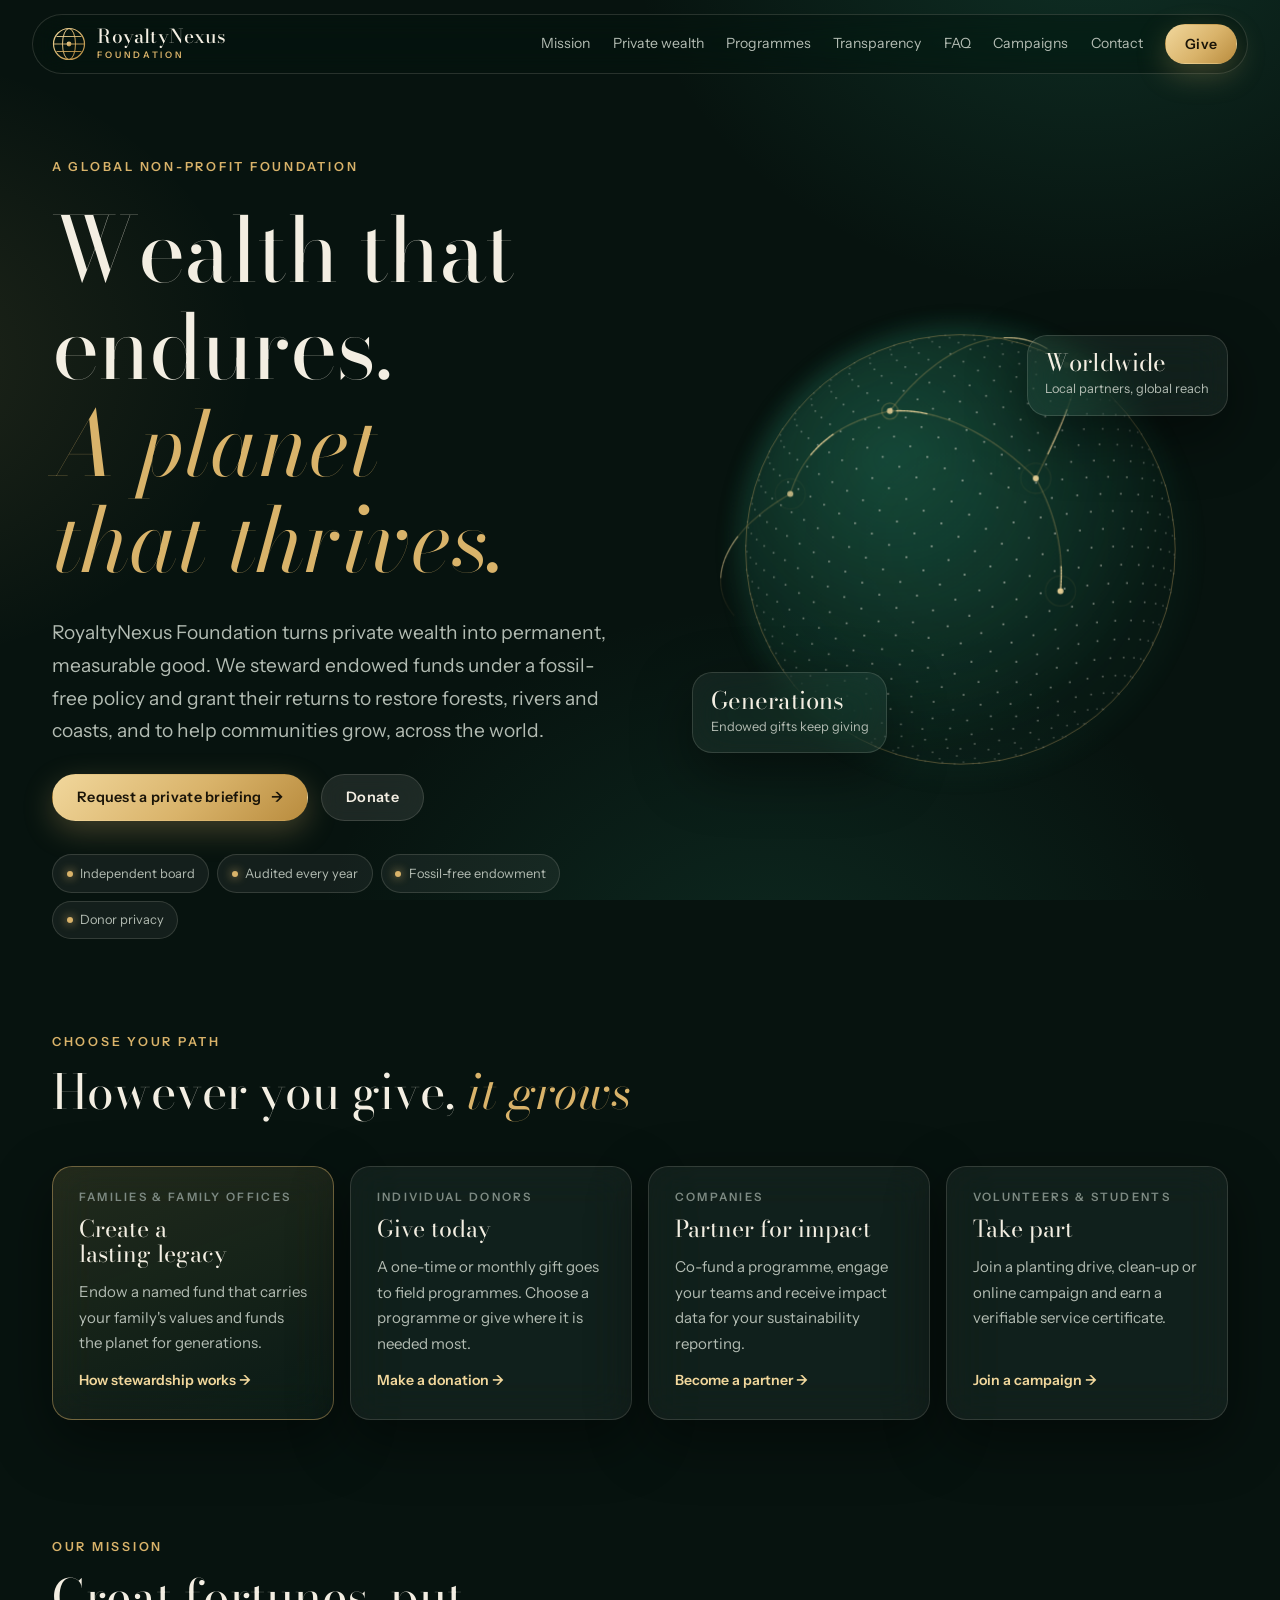
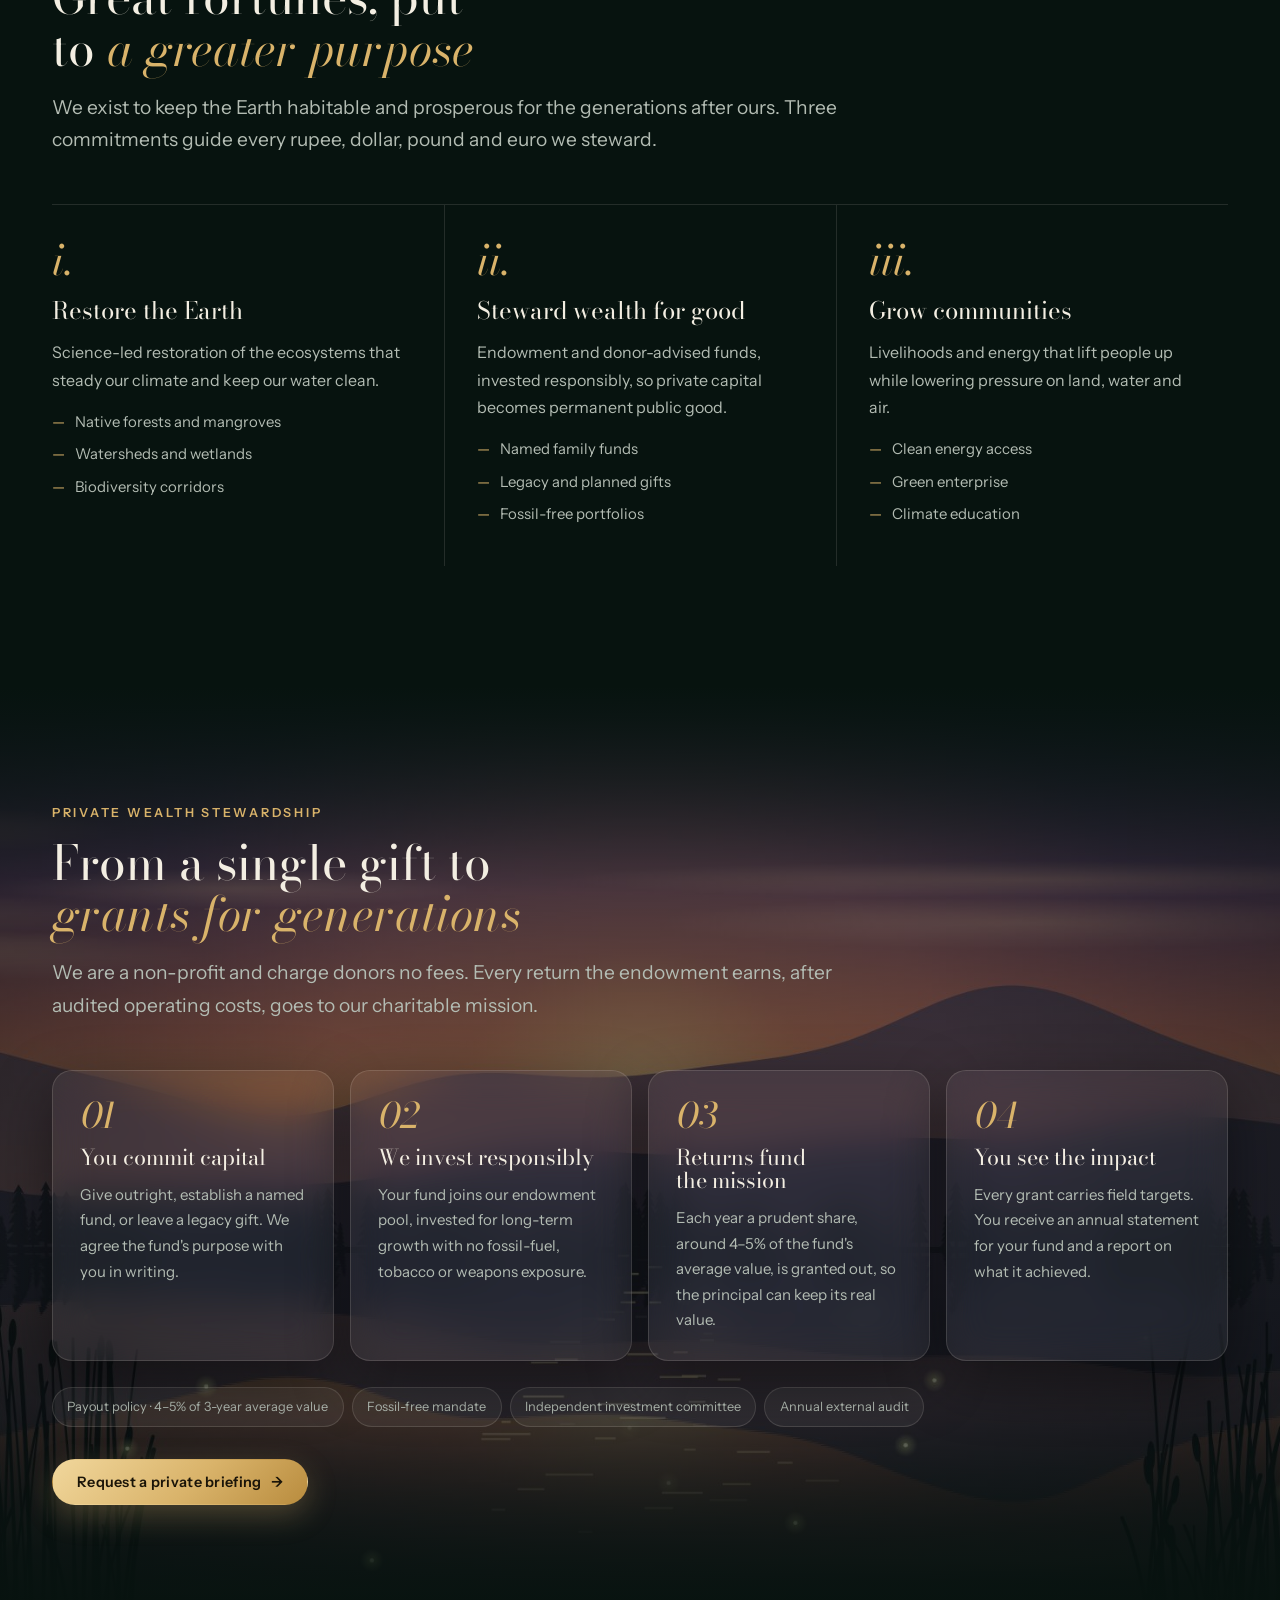
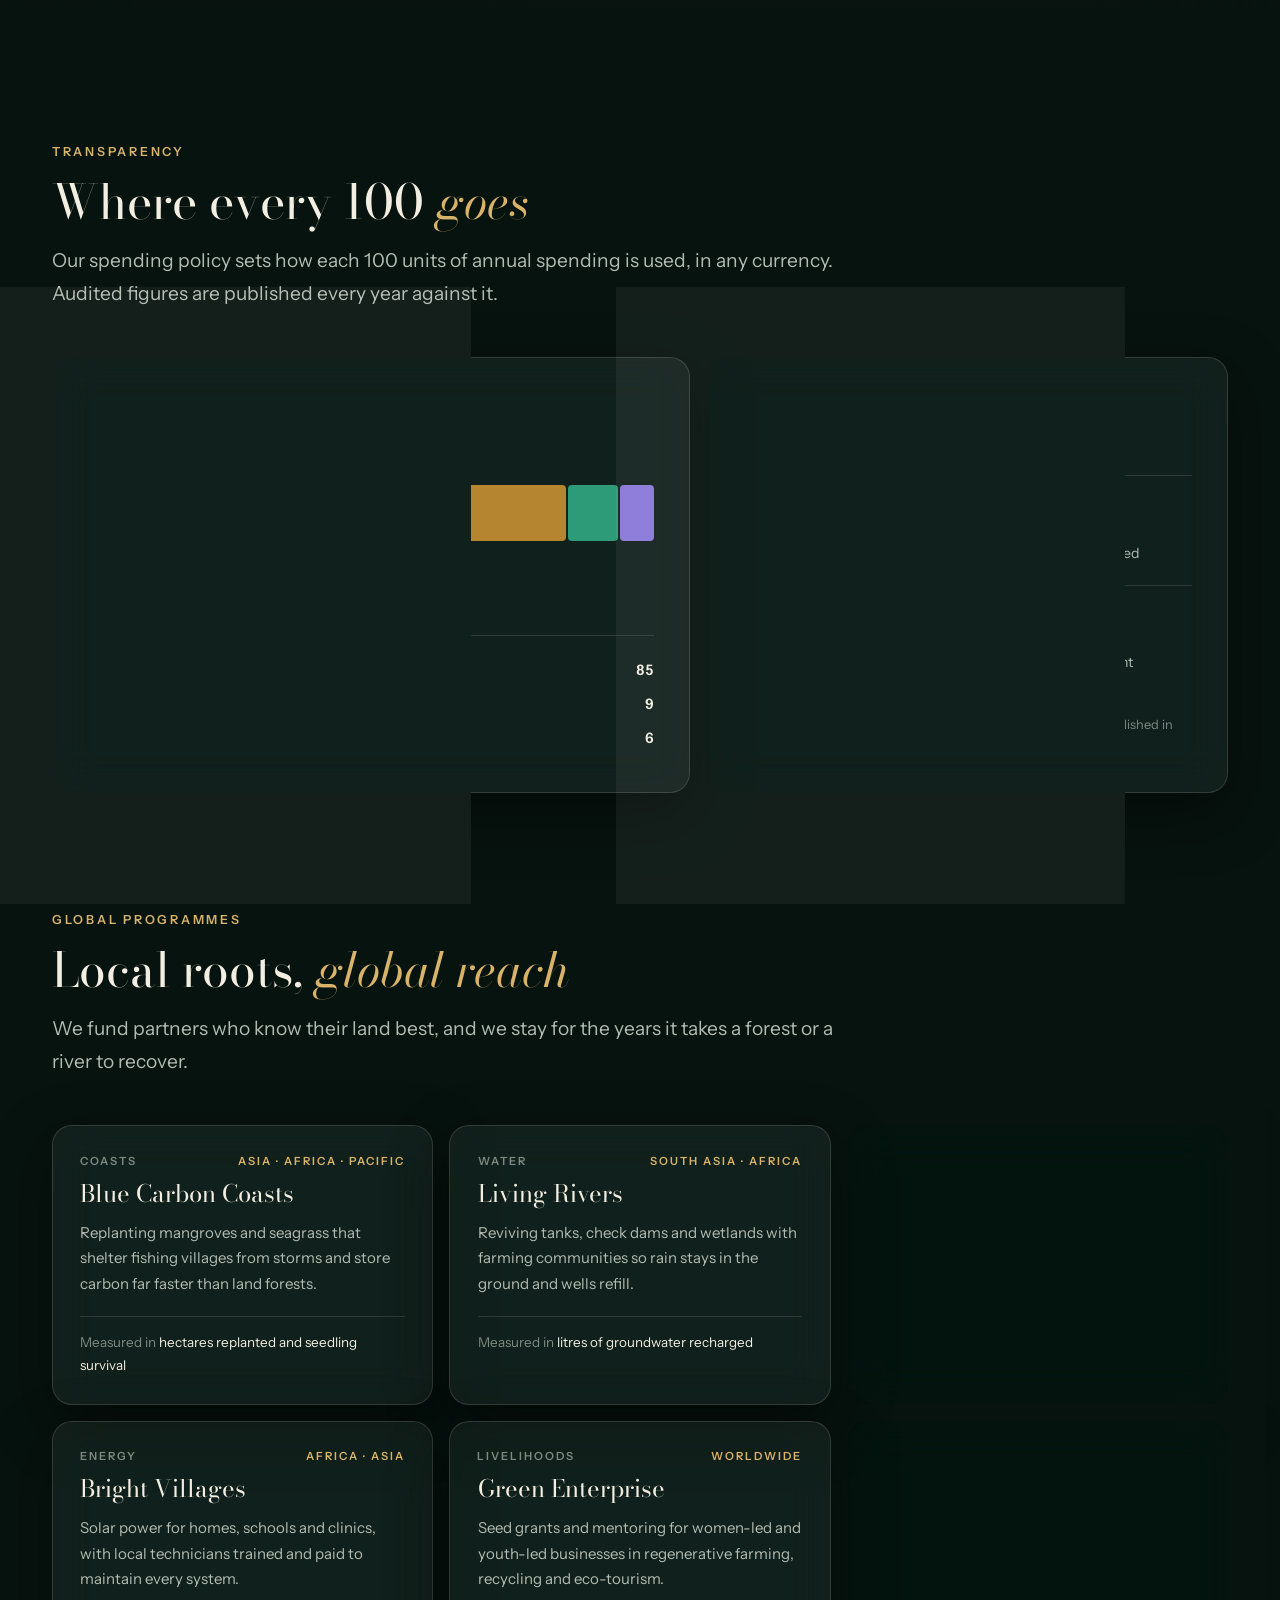
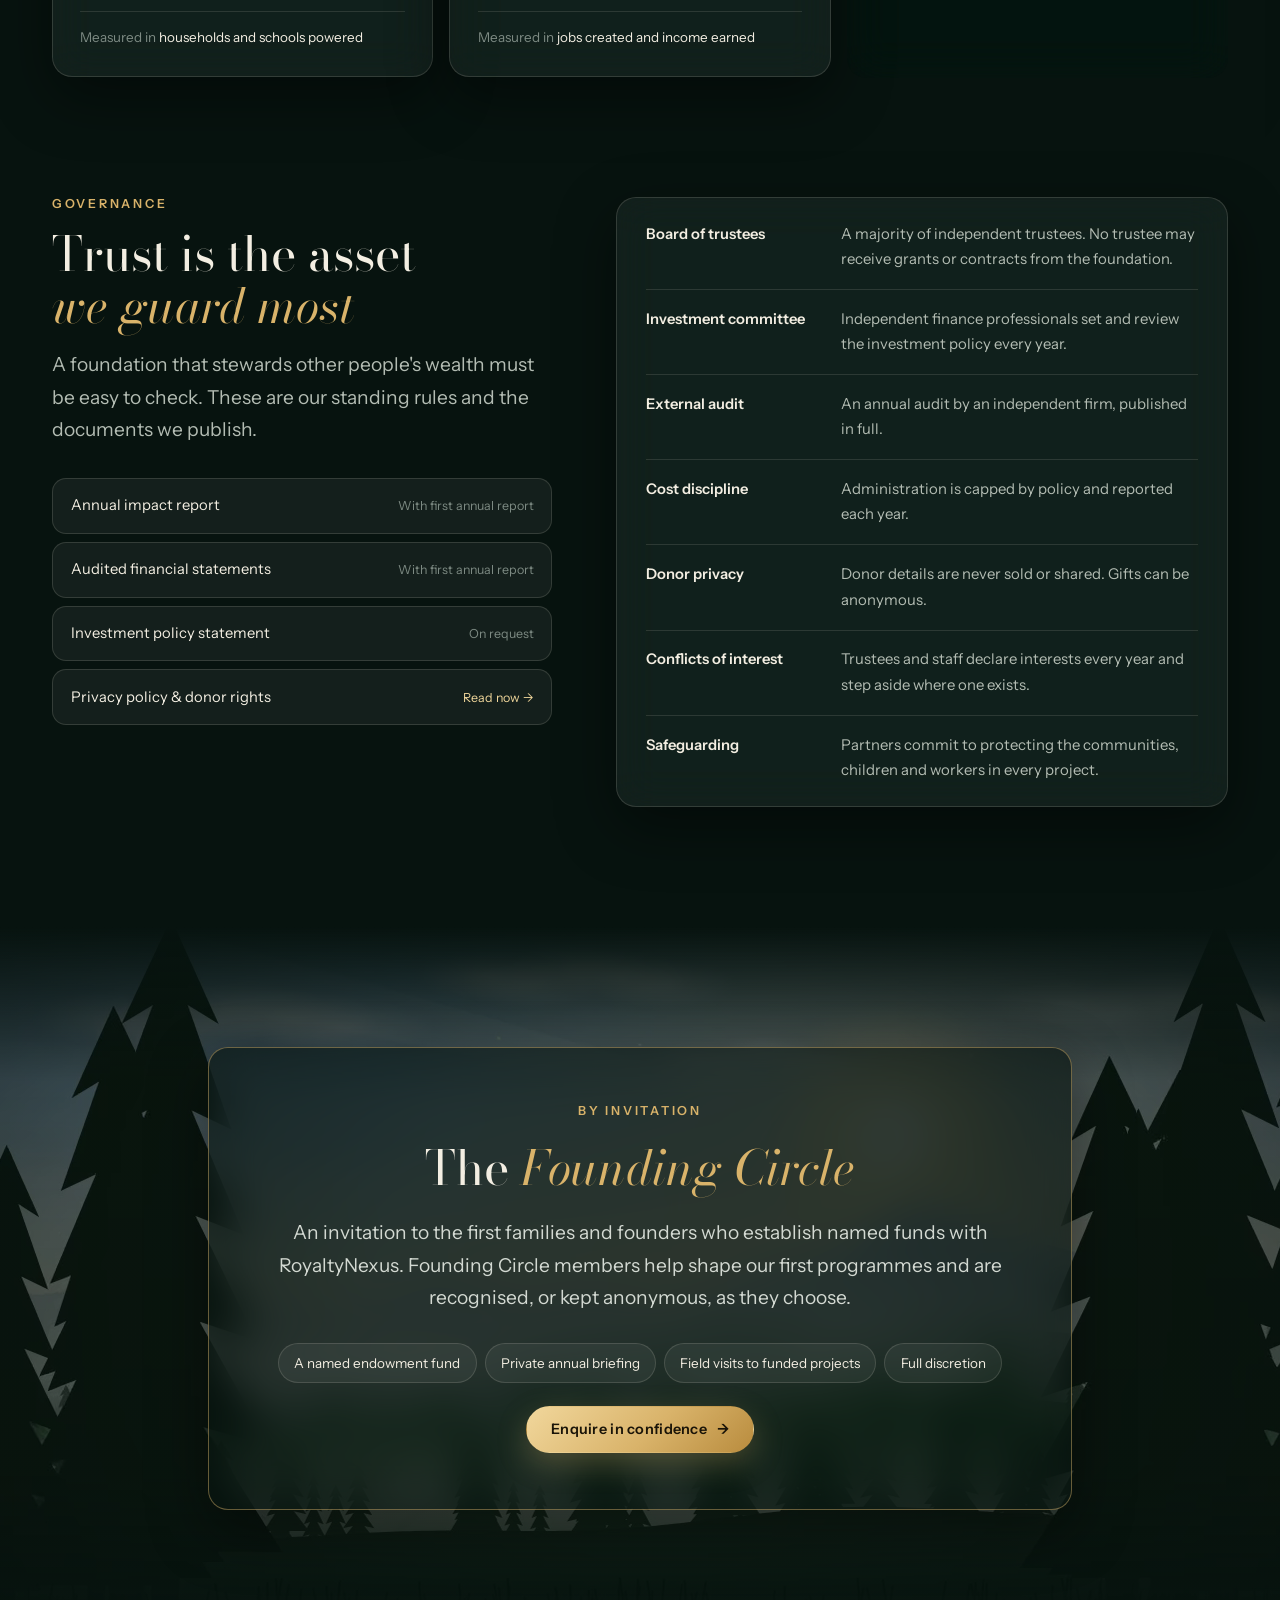
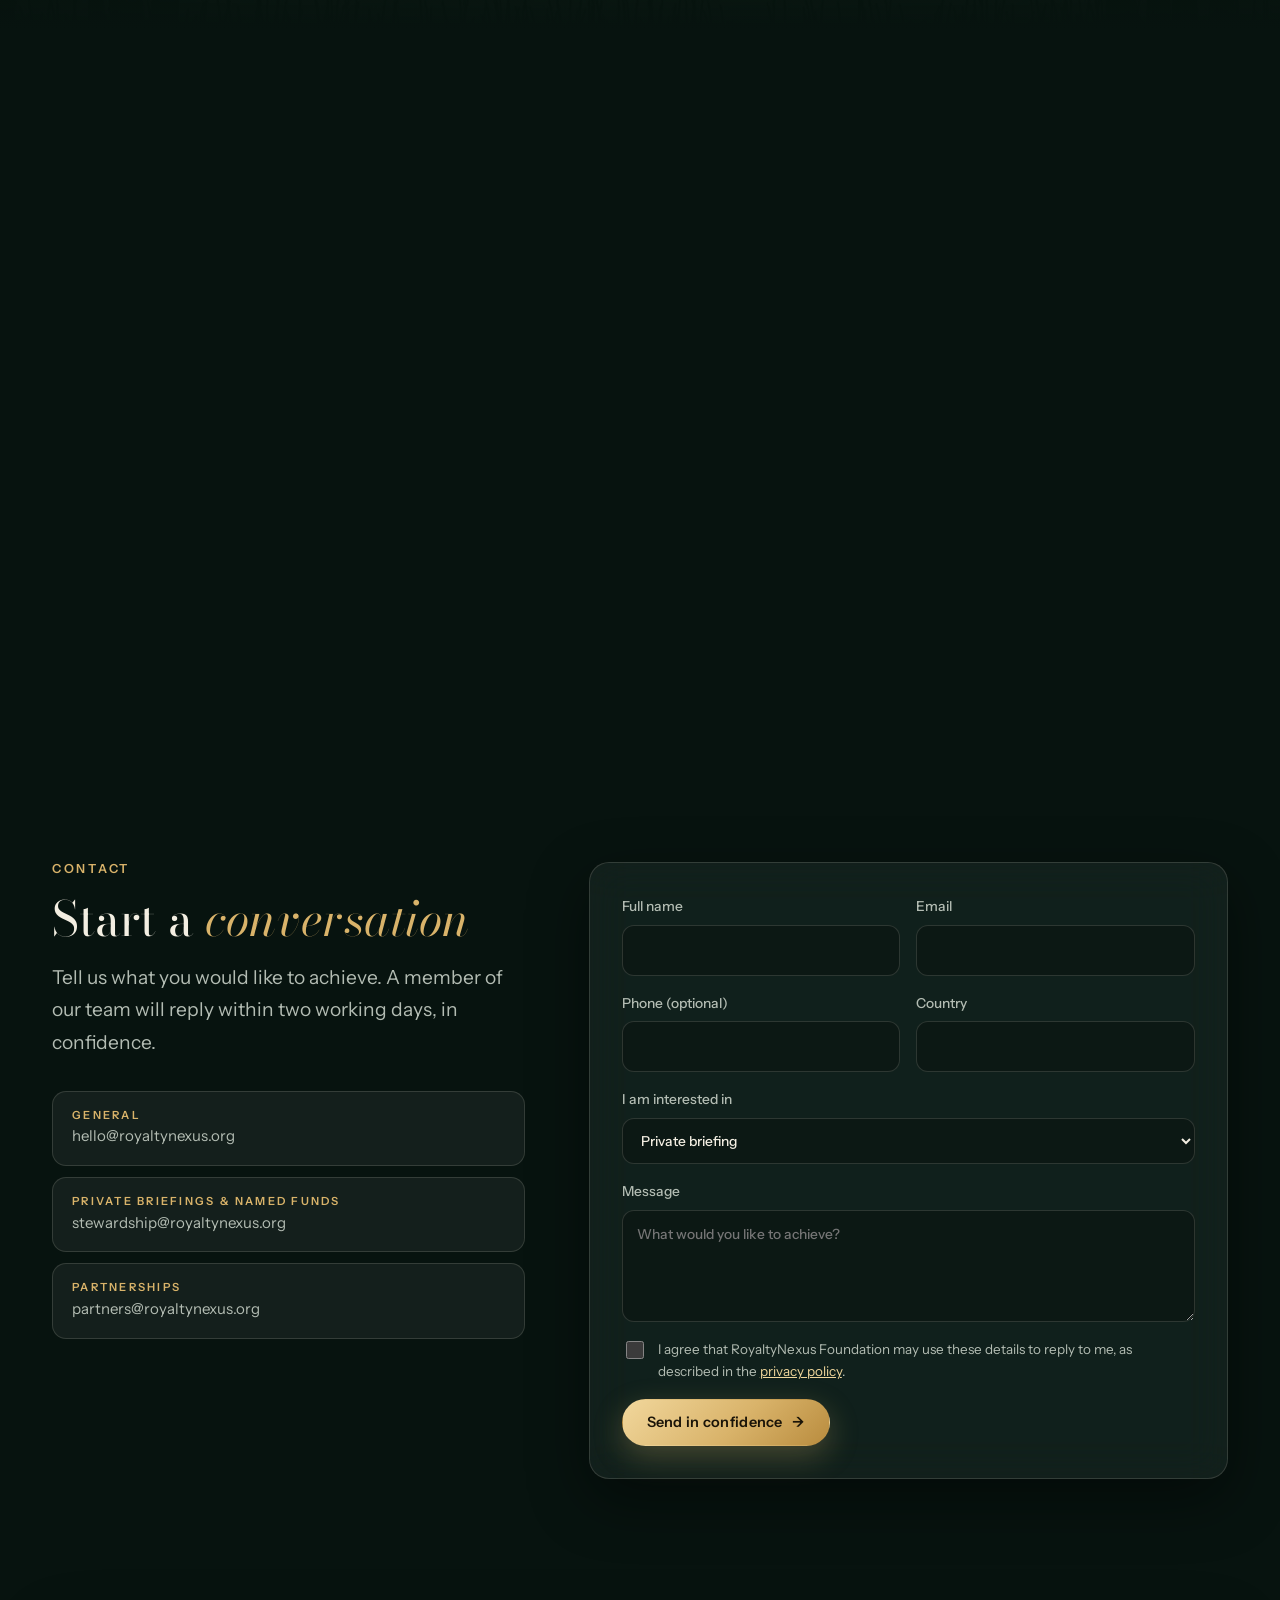
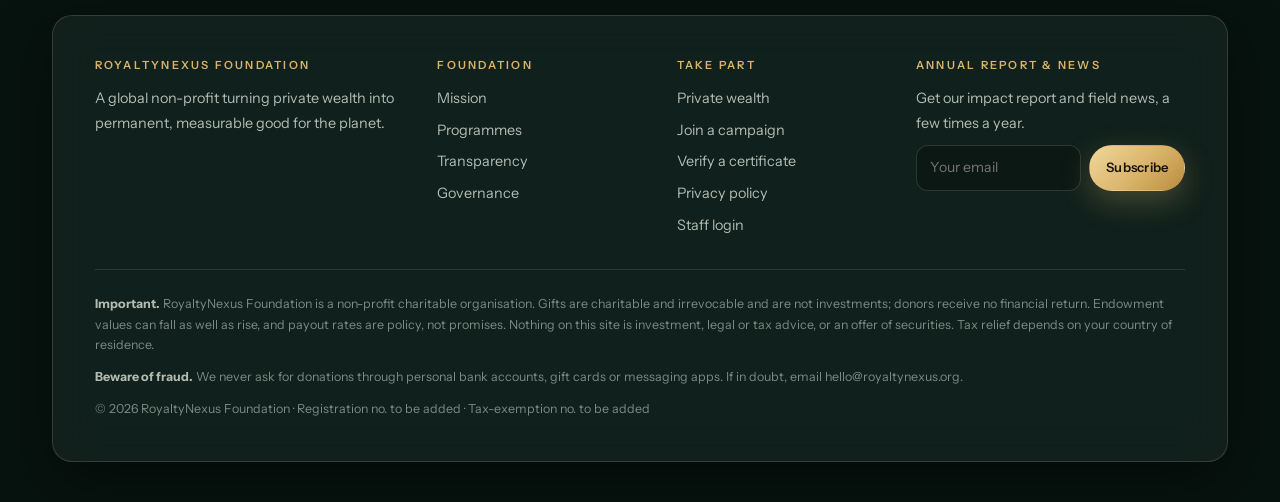
==== commit e52c92cc: "Redesign homepage around a marketing strategy for a global foundation - docs/MARKETING.md: positioni" ====
--- a/index.html
+++ b/index.html
@@ -4,256 +4,302 @@
 <meta charset="utf-8">
 <meta name="viewport" content="width=device-width, initial-scale=1, viewport-fit=cover">
 <title>RoyaltyNexus Foundation</title>
-<meta name="description" content="RoyaltyNexus Foundation is a non-profit that stewards private wealth for lasting public good: restoring forests, rivers and coasts, and helping communities grow within the planet's limits.">
+<meta name="description" content="RoyaltyNexus Foundation is a global non-profit that turns private wealth into permanent, measurable good for the planet: endowed funds, fossil-free stewardship and grants that restore forests, rivers and coasts.">
+<meta name="theme-color" content="#07130f">
+<meta property="og:type" content="website">
+<meta property="og:title" content="RoyaltyNexus Foundation">
+<meta property="og:description" content="Wealth that endures. A planet that thrives. Endowed funds, fossil-free stewardship and grants that restore the Earth.">
+<meta property="og:image" content="assets/photos/forest-hero.jpg">
+<meta name="twitter:card" content="summary_large_image">
 <link rel="icon" href="assets/favicon.svg" type="image/svg+xml">
 <link rel="preconnect" href="https://fonts.googleapis.com">
 <link rel="preconnect" href="https://fonts.gstatic.com" crossorigin>
-<link rel="stylesheet" href="https://fonts.googleapis.com/css2?family=Newsreader:ital,opsz,wght@0,6..72,400;0,6..72,500;1,6..72,400&family=Public+Sans:wght@400;500;600&family=IBM+Plex+Mono:wght@400;500&display=swap">
+<link rel="stylesheet" href="https://fonts.googleapis.com/css2?family=Bodoni+Moda:ital,opsz,wght@0,6..96,400;0,6..96,500;1,6..96,400&family=Instrument+Sans:wght@400;500;600&display=swap">
+<script type="application/ld+json">
+{"@context":"https://schema.org","@type":"NGO","name":"RoyaltyNexus Foundation","url":"https://royaltynexus.com/","logo":"https://royaltynexus.com/assets/favicon.svg","description":"A global non-profit foundation that stewards private wealth through endowed funds and grants to restore the Earth's environment and help communities grow.","email":"hello@royaltynexus.org","nonprofitStatus":"Nonprofit"}
+</script>
 <style>
-/* Layout: frosted-glass panels floating over a living forest. Photo sections carry light glass; the rest sits on a soft canopy-light gradient. */
+/* Layout: a private-bank night. Deep emerald ground, champagne gold, frosted glass; one turning globe carries the hero. Single dark look by design. */
 :root {
-  --bg: #e9f0eb;
-  --ink: #12261e;
-  --muted: #4c5f55;
-  --canopy: #1d5a47;
-  --gold: #b07a1c;
-  --mesh-1: #93d2b4;
-  --mesh-2: #f3cd85;
-  --mesh-3: #8fc6dc;
-  --glass: rgba(255, 255, 255, .52);
-  --glass-strong: rgba(255, 255, 255, .72);
-  --glass-line: rgba(255, 255, 255, .75);
-  --glass-shadow: 0 10px 40px rgba(25, 60, 45, .12);
-  --field: rgba(255, 255, 255, .7);
-  --field-line: rgba(18, 38, 30, .14);
-
-  /* Photo sections keep one look in both themes */
-  --photo-ink: #f4f8f3;
-  --photo-muted: rgba(244, 248, 243, .78);
-  --photo-glass: rgba(255, 255, 255, .12);
-  --photo-line: rgba(255, 255, 255, .28);
-  --sun: #f0c56a;
-
-  --display: "Newsreader", "Iowan Old Style", Georgia, serif;
-  --body: "Public Sans", "Segoe UI", system-ui, sans-serif;
-  --mono: "IBM Plex Mono", ui-monospace, Menlo, monospace;
-  --s-1: .8125rem; --s0: 1rem; --s1: 1.2rem; --s3: clamp(1.8rem, 3.6vw, 2.5rem); --s4: clamp(2.5rem, 6.4vw, 4.8rem);
-  --wrap: 74rem;
-  --r: 22px;
+  color-scheme: dark;
+  --bg: #07130f;
+  --bg-2: #0c1c17;
+  --ink: #f3eee2;
+  --muted: #b3bcb3;
+  --faint: #7d8a83;
+  --gold: #d9b36a;
+  --gold-hi: #f1d79c;
+  --emerald: #2e9b78;
+  --line: rgba(243, 238, 226, .12);
+  --glass: rgba(255, 255, 255, .055);
+  --glass-hi: rgba(255, 255, 255, .09);
+  --glass-line: rgba(243, 238, 226, .14);
+  --gold-line: rgba(217, 179, 106, .45);
+  --shadow: 0 20px 60px rgba(0, 0, 0, .45);
+  /* Spending chart: validated categorical palette (dark surface) */
+  --c1: #b5852f; --c2: #2e9b78; --c3: #8a78d8;
+
+  --display: "Bodoni Moda", "Didot", "Bodoni 72", Georgia, serif;
+  --body: "Instrument Sans", "Helvetica Neue", Arial, sans-serif;
+  --s-1: .78rem; --s0: 1rem; --s1: 1.2rem; --s2: 1.5rem; --s3: clamp(2rem, 4vw, 3rem); --s4: clamp(2.7rem, 7vw, 5.6rem);
+  --wrap: 76rem; --r: 20px;
 }
-@media (prefers-color-scheme: dark) {
-  :root:not([data-theme="light"]) {
-    --bg: #0b1612; --ink: #e5eee8; --muted: #9fb3a8; --canopy: #74c9a8; --gold: #e5b862;
-    --mesh-1: #1f6b52; --mesh-2: #6a4e1b; --mesh-3: #1b5668;
-    --glass: rgba(20, 38, 31, .5); --glass-strong: rgba(20, 38, 31, .72); --glass-line: rgba(255, 255, 255, .1);
-    --glass-shadow: 0 10px 40px rgba(0, 0, 0, .35); --field: rgba(8, 18, 14, .55); --field-line: rgba(255, 255, 255, .12);
-    color-scheme: dark;
-  }
-}
-:root[data-theme="dark"] {
-  --bg: #0b1612; --ink: #e5eee8; --muted: #9fb3a8; --canopy: #74c9a8; --gold: #e5b862;
-  --mesh-1: #1f6b52; --mesh-2: #6a4e1b; --mesh-3: #1b5668;
-  --glass: rgba(20, 38, 31, .5); --glass-strong: rgba(20, 38, 31, .72); --glass-line: rgba(255, 255, 255, .1);
-  --glass-shadow: 0 10px 40px rgba(0, 0, 0, .35); --field: rgba(8, 18, 14, .55); --field-line: rgba(255, 255, 255, .12);
-  color-scheme: dark;
-}
-
 * { box-sizing: border-box; }
 html { scroll-behavior: smooth; }
-body { margin: 0; background: var(--bg); color: var(--ink); font: 400 var(--s0)/1.65 var(--body); -webkit-font-smoothing: antialiased; overflow-x: hidden; }
+body { margin: 0; background: var(--bg); color: var(--ink); font: 400 var(--s0)/1.7 var(--body); -webkit-font-smoothing: antialiased; overflow-x: hidden; }
 img, video { max-width: 100%; }
-a { color: var(--canopy); }
-:focus-visible { outline: 2px solid var(--gold); outline-offset: 3px; border-radius: 4px; }
-h1, h2, h3 { font-family: var(--display); font-weight: 400; line-height: 1.1; text-wrap: balance; margin: 0; letter-spacing: -.01em; }
+a { color: var(--gold-hi); }
+:focus-visible { outline: 2px solid var(--gold-hi); outline-offset: 3px; border-radius: 4px; }
+h1, h2, h3 { font-family: var(--display); font-weight: 400; line-height: 1.08; text-wrap: balance; margin: 0; }
 h2 { font-size: var(--s3); }
-h3 { font-size: var(--s1); font-weight: 500; }
-p { margin: 0; max-width: 65ch; }
+h3 { font-size: var(--s2); }
+h2 em, h1 em { font-style: italic; color: var(--gold); }
+p { margin: 0; max-width: 64ch; }
 .wrap { max-width: var(--wrap); margin: 0 auto; padding-inline: 20px; }
-.eyebrow { font: 500 var(--s-1)/1.2 var(--mono); letter-spacing: .14em; text-transform: uppercase; color: var(--gold); }
+.label { font: 600 var(--s-1)/1.2 var(--body); letter-spacing: .22em; text-transform: uppercase; color: var(--gold); }
 .lede { font-size: var(--s1); color: var(--muted); }
-section { padding-block: clamp(4rem, 9vw, 6.5rem); position: relative; }
-.sec-head { display: grid; gap: .9rem; margin-bottom: 2.6rem; max-width: 46rem; }
-
-/* Living gradient behind the whole page, so glass has something to frost */
-.mesh { position: fixed; inset: 0; z-index: -1; overflow: hidden; background: var(--bg); }
-.mesh i { position: absolute; border-radius: 50%; filter: blur(70px); opacity: .7; }
-.mesh i:nth-child(1) { width: 46vmax; height: 46vmax; background: var(--mesh-1); left: -12vmax; top: 10vh; animation: drift 26s ease-in-out infinite alternate; }
-.mesh i:nth-child(2) { width: 38vmax; height: 38vmax; background: var(--mesh-2); right: -10vmax; top: 35vh; animation: drift 32s ease-in-out infinite alternate-reverse; }
-.mesh i:nth-child(3) { width: 34vmax; height: 34vmax; background: var(--mesh-3); left: 30vw; bottom: -14vmax; animation: drift 30s ease-in-out infinite alternate; }
-@keyframes drift { to { transform: translate(6vmax, -5vmax) scale(1.1); } }
+section { padding-block: clamp(4.5rem, 10vw, 7.5rem); position: relative; }
+.head { display: grid; gap: 1rem; margin-bottom: 3rem; max-width: 50rem; }
+.rule { height: 1px; background: linear-gradient(90deg, transparent, var(--gold-line), transparent); border: 0; margin: 0; }
+
+/* Ambient light behind everything */
+.ambient { position: fixed; inset: 0; z-index: -1; pointer-events: none; background:
+  radial-gradient(60vmax 50vmax at 85% -10%, rgba(46, 155, 120, .22), transparent 60%),
+  radial-gradient(50vmax 40vmax at -10% 40%, rgba(217, 179, 106, .12), transparent 60%),
+  radial-gradient(60vmax 50vmax at 60% 110%, rgba(46, 155, 120, .16), transparent 60%), var(--bg); }
 
 /* Glass */
-.glass { background: var(--glass); border: 1px solid var(--glass-line); border-radius: var(--r); box-shadow: var(--glass-shadow); -webkit-backdrop-filter: blur(18px) saturate(150%); backdrop-filter: blur(18px) saturate(150%); }
-.glass-photo { background: var(--photo-glass); border: 1px solid var(--photo-line); border-radius: var(--r); box-shadow: 0 12px 40px rgba(0, 0, 0, .25); -webkit-backdrop-filter: blur(16px) saturate(140%); backdrop-filter: blur(16px) saturate(140%); color: var(--photo-ink); }
+.glass { background: var(--glass); border: 1px solid var(--glass-line); border-radius: var(--r); box-shadow: var(--shadow); -webkit-backdrop-filter: blur(20px) saturate(140%); backdrop-filter: blur(20px) saturate(140%); }
+@supports not ((backdrop-filter: blur(1px)) or (-webkit-backdrop-filter: blur(1px))) { .glass { background: rgba(16, 32, 26, .92); } }
 
 /* Buttons */
-.btn { display: inline-flex; align-items: center; gap: .5rem; padding: .8rem 1.3rem; border-radius: 999px; font: 600 .92rem/1 var(--body); text-decoration: none; border: 1px solid transparent; cursor: pointer; transition: transform .15s ease, box-shadow .15s ease, background .15s ease; }
+.btn { display: inline-flex; align-items: center; gap: .6rem; padding: .95rem 1.5rem; border-radius: 999px; font: 600 .9rem/1 var(--body); letter-spacing: .02em; text-decoration: none; border: 1px solid transparent; cursor: pointer; transition: transform .2s ease, box-shadow .2s ease, background .2s ease; }
 .btn:hover { transform: translateY(-2px); }
-.btn-primary { background: var(--canopy); color: var(--bg); box-shadow: 0 6px 20px rgba(29, 90, 71, .3); }
-.btn-sun { background: var(--sun); color: #1d1606; box-shadow: 0 8px 26px rgba(240, 197, 106, .35); }
-.btn-glass { background: rgba(255, 255, 255, .14); color: var(--photo-ink); border-color: rgba(255, 255, 255, .4); -webkit-backdrop-filter: blur(10px); backdrop-filter: blur(10px); }
-.btn-glass:hover { background: rgba(255, 255, 255, .24); }
-.btn-ghost { background: var(--glass); color: var(--ink); border-color: var(--glass-line); }
-
-/* Header: a floating glass bar */
-.top { position: fixed; z-index: 20; left: 0; right: 0; top: calc(env(safe-area-inset-top, 0px) + 12px); padding-inline: 12px; }
-.top-bar { max-width: var(--wrap); margin: 0 auto; display: flex; align-items: center; justify-content: space-between; gap: 1rem; padding: .6rem .7rem .6rem 1.1rem; border-radius: 999px; color: var(--photo-ink); background: rgba(12, 28, 22, .28); border: 1px solid rgba(255, 255, 255, .22); -webkit-backdrop-filter: blur(16px) saturate(150%); backdrop-filter: blur(16px) saturate(150%); transition: background .3s ease, color .3s ease, border-color .3s ease; position: relative; }
-.top.scrolled .top-bar { background: var(--glass-strong); color: var(--ink); border-color: var(--glass-line); box-shadow: var(--glass-shadow); }
-.brand { display: flex; align-items: center; gap: .6rem; color: inherit; text-decoration: none; font-family: var(--display); font-size: 1.25rem; line-height: 1.05; }
-.brand svg { width: 30px; height: 30px; flex: none; }
-.brand small { display: block; font: 500 .6rem/1 var(--mono); letter-spacing: .18em; text-transform: uppercase; opacity: .75; margin-top: 3px; }
-.nav { display: flex; align-items: center; gap: 1.25rem; }
-.nav a { color: inherit; text-decoration: none; font-size: .9rem; opacity: .9; }
-.nav a:hover { opacity: 1; text-decoration: underline; text-underline-offset: 4px; }
-.nav .btn { opacity: 1; text-decoration: none; }
-.menu-btn { display: none; background: rgba(255, 255, 255, .15); border: 1px solid rgba(255, 255, 255, .35); border-radius: 999px; padding: .5rem .9rem; color: inherit; font: 500 .85rem var(--body); cursor: pointer; }
-.top.scrolled .menu-btn { border-color: var(--field-line); }
-@media (max-width: 960px) {
+.btn-gold { background: linear-gradient(135deg, var(--gold-hi), var(--gold) 55%, #b98c3e); color: #1a1408; box-shadow: 0 10px 30px rgba(217, 179, 106, .28); }
+.btn-gold:hover { box-shadow: 0 14px 40px rgba(217, 179, 106, .4); }
+.btn-glass { background: var(--glass-hi); color: var(--ink); border-color: var(--glass-line); -webkit-backdrop-filter: blur(12px); backdrop-filter: blur(12px); }
+.btn-glass:hover { border-color: var(--gold-line); }
+.btn .arrow { transition: transform .2s ease; }
+.btn:hover .arrow { transform: translateX(3px); }
+
+/* Header */
+.top { position: fixed; z-index: 30; left: 0; right: 0; top: calc(env(safe-area-inset-top, 0px) + 14px); padding-inline: 14px; }
+.top-bar { position: relative; max-width: var(--wrap); margin: 0 auto; display: flex; align-items: center; justify-content: space-between; gap: 1rem; padding: .55rem .6rem .55rem 1.2rem; border-radius: 999px; background: rgba(7, 19, 15, .45); border: 1px solid var(--glass-line); -webkit-backdrop-filter: blur(18px) saturate(140%); backdrop-filter: blur(18px) saturate(140%); transition: background .3s ease, box-shadow .3s ease; }
+.top.scrolled .top-bar { background: rgba(7, 19, 15, .78); box-shadow: var(--shadow); }
+.brand { display: flex; align-items: center; gap: .7rem; color: var(--ink); text-decoration: none; }
+.brand svg { width: 34px; height: 34px; flex: none; }
+.brand b { display: block; font: 500 1.2rem/1 var(--display); letter-spacing: .01em; }
+.brand small { display: block; font: 600 .56rem/1 var(--body); letter-spacing: .32em; text-transform: uppercase; color: var(--gold); margin-top: 5px; }
+.nav { display: flex; align-items: center; gap: 1.4rem; }
+.nav a { color: var(--muted); text-decoration: none; font-size: .88rem; transition: color .2s; }
+.nav a:hover { color: var(--ink); }
+.nav .btn { color: #1a1408; padding: .75rem 1.2rem; }
+.menu-btn { display: none; background: var(--glass-hi); border: 1px solid var(--glass-line); border-radius: 999px; padding: .55rem 1rem; color: var(--ink); font: 500 .85rem var(--body); cursor: pointer; }
+@media (max-width: 1020px) {
   .menu-btn { display: block; }
-  .nav { display: none; position: absolute; left: 0; right: 0; top: calc(100% + 8px); flex-direction: column; align-items: stretch; gap: .2rem; padding: .8rem; border-radius: 20px; background: var(--glass-strong); color: var(--ink); border: 1px solid var(--glass-line); box-shadow: var(--glass-shadow); -webkit-backdrop-filter: blur(20px); backdrop-filter: blur(20px); }
-  .nav a { padding: .6rem .8rem; border-radius: 12px; }
+  .nav { display: none; position: absolute; left: 0; right: 0; top: calc(100% + 10px); flex-direction: column; align-items: stretch; gap: .15rem; padding: .8rem; border-radius: 20px; background: rgba(9, 22, 18, .96); border: 1px solid var(--glass-line); box-shadow: var(--shadow); }
+  .nav a { padding: .7rem .9rem; border-radius: 12px; color: var(--ink); }
   .nav .btn { justify-content: center; margin-top: .4rem; }
   .nav.open { display: flex; }
 }
 
-/* Hero: forest film with glass on top */
-.hero { min-height: min(94vh, 900px); display: grid; align-items: center; color: var(--photo-ink); overflow: hidden; padding-block: 8rem 4rem; isolation: isolate; }
-.hero-media, .photo-bg { position: absolute; inset: 0; z-index: -2; background: #1f3b30 center / cover no-repeat; }
-.hero-media video { width: 100%; height: 100%; object-fit: cover; display: block; }
-.hero::after, .photo::after { content: ""; position: absolute; inset: 0; z-index: -1; }
-.hero::after { background: linear-gradient(100deg, rgba(8, 22, 16, .78) 0%, rgba(8, 22, 16, .45) 55%, rgba(8, 22, 16, .15) 100%), linear-gradient(0deg, rgba(8, 22, 16, .55), transparent 40%); }
-.hero .wrap { display: grid; grid-template-columns: 1.15fr .85fr; gap: clamp(2rem, 5vw, 4rem); align-items: center; width: 100%; }
-.hero-copy { display: grid; gap: 1.5rem; min-width: 0; }
-.hero h1 { font-size: var(--s4); color: #fff; text-shadow: 0 2px 30px rgba(0, 0, 0, .25); }
-.hero h1 em { font-style: italic; color: var(--sun); }
-.hero .eyebrow { color: var(--sun); }
-.hero .lede { color: var(--photo-muted); }
-.hero-actions { display: flex; flex-wrap: wrap; gap: .8rem; }
-.hero-card { padding: 1.4rem; display: grid; gap: 1rem; min-width: 0; }
-.hero-card canvas { width: 100%; aspect-ratio: 1.25; display: block; }
-.hero-card p { font: 400 .78rem/1.5 var(--mono); color: var(--photo-muted); text-align: center; margin-inline: auto; }
-.facts { display: grid; grid-template-columns: repeat(3, 1fr); gap: .5rem; }
-.facts div { padding: .7rem .5rem; border-radius: 14px; background: rgba(255, 255, 255, .1); border: 1px solid rgba(255, 255, 255, .18); text-align: center; font-size: .78rem; line-height: 1.35; color: var(--photo-muted); }
-.facts b { display: block; font: 500 1.05rem/1.2 var(--display); color: #fff; margin-bottom: .15rem; }
-@media (max-width: 900px) { .hero .wrap { grid-template-columns: 1fr; } .hero-card { max-width: 30rem; } }
+/* Hero */
+.hero { padding-block: clamp(8rem, 14vw, 10rem) clamp(4rem, 8vw, 6rem); overflow: hidden; }
+.hero .wrap { display: grid; grid-template-columns: 1.05fr .95fr; gap: clamp(1.5rem, 4vw, 3rem); align-items: center; }
+.hero-copy { display: grid; gap: 1.7rem; min-width: 0; position: relative; z-index: 1; }
+.hero h1 { font-size: var(--s4); letter-spacing: -.01em; }
+.hero h1 span { display: block; }
+.hero .lede { max-width: 36rem; }
+.actions { display: flex; flex-wrap: wrap; gap: .8rem; }
+.chips { display: flex; flex-wrap: wrap; gap: .5rem; margin-top: .4rem; }
+.chips span { display: inline-flex; align-items: center; gap: .45rem; font-size: .8rem; color: var(--muted); padding: .45rem .85rem; border-radius: 999px; background: var(--glass); border: 1px solid var(--glass-line); }
+.chips span::before { content: ""; width: 6px; height: 6px; border-radius: 50%; background: var(--gold); box-shadow: 0 0 10px var(--gold); }
+.globe { position: relative; aspect-ratio: 1; width: 100%; max-width: 100%; }
+.globe canvas { position: absolute; inset: 0; width: 100%; height: 100%; display: block; }
+.globe::before { content: ""; position: absolute; inset: 8%; border-radius: 50%; background: radial-gradient(circle at 35% 30%, rgba(46, 155, 120, .35), rgba(7, 19, 15, 0) 70%); filter: blur(10px); }
+.globe-card { position: absolute; padding: .9rem 1.1rem; display: grid; gap: .1rem; font-size: .8rem; color: var(--muted); }
+.globe-card b { font: 400 1.5rem/1.1 var(--display); color: var(--ink); }
+.globe-card.a { left: 0; bottom: 12%; }
+.globe-card.b { right: 0; top: 10%; }
+@media (max-width: 900px) {
+  .hero .wrap { grid-template-columns: 1fr; }
+  .globe { max-width: 30rem; margin-inline: auto; }
+}
+
+/* Paths */
+.paths { display: grid; grid-template-columns: repeat(4, 1fr); gap: 1rem; }
+.path { padding: 1.6rem; display: grid; gap: .8rem; grid-template-rows: auto auto 1fr auto; text-decoration: none; color: var(--ink); min-width: 0; transition: transform .25s ease, border-color .25s ease, background .25s ease; }
+.path:hover { transform: translateY(-5px); border-color: var(--gold-line); background: var(--glass-hi); }
+.path .who { font: 600 .72rem/1 var(--body); letter-spacing: .2em; text-transform: uppercase; color: var(--faint); }
+.path h3 { font-size: 1.45rem; }
+.path p { color: var(--muted); font-size: .94rem; }
+.path .go { font-weight: 600; font-size: .88rem; color: var(--gold-hi); }
+.path.prime { border-color: var(--gold-line); background: linear-gradient(160deg, rgba(217, 179, 106, .14), rgba(255, 255, 255, .03)); }
+@media (max-width: 1020px) { .paths { grid-template-columns: 1fr 1fr; } }
+@media (max-width: 560px) { .paths { grid-template-columns: 1fr; } }
 
 /* Pillars */
-.cards3 { display: grid; grid-template-columns: repeat(3, 1fr); gap: 1.25rem; }
-.card { padding: 1.7rem; display: grid; gap: .8rem; align-content: start; min-width: 0; transition: transform .2s ease, box-shadow .2s ease; }
-.card:hover { transform: translateY(-4px); }
-.card .tag { font: 500 var(--s-1) var(--mono); color: var(--canopy); letter-spacing: .06em; }
-.card p, .card ul { color: var(--muted); font-size: .95rem; }
-.card ul { margin: 0; padding-left: 1.1rem; display: grid; gap: .3rem; }
-.icon { width: 46px; height: 46px; border-radius: 14px; display: grid; place-items: center; background: var(--glass-strong); border: 1px solid var(--glass-line); color: var(--canopy); }
-.icon svg { width: 24px; height: 24px; }
-@media (max-width: 960px) { .cards3 { grid-template-columns: 1fr 1fr; } }
-@media (max-width: 640px) { .cards3 { grid-template-columns: 1fr; } }
-
-/* Photo sections */
-.photo { color: var(--photo-ink); isolation: isolate; overflow: hidden; }
-.photo::after { background: linear-gradient(180deg, rgba(14, 10, 30, .38), rgba(14, 10, 30, .6)); }
-.photo .eyebrow { color: var(--sun); }
-.photo .lede { color: var(--photo-muted); }
-.flow { list-style: none; margin: 0; padding: 0; display: grid; grid-template-columns: repeat(4, 1fr); gap: 1.1rem; counter-reset: step; }
-.flow li { counter-increment: step; display: grid; gap: .7rem; align-content: start; padding: 1.5rem; min-width: 0; }
-.flow li::before { content: counter(step); width: 36px; height: 36px; border-radius: 50%; display: grid; place-items: center; font: 500 .95rem var(--mono); background: var(--sun); color: #1d1606; }
-.flow p { color: var(--photo-muted); font-size: .94rem; }
-.policy { margin-top: 2rem; display: flex; flex-wrap: wrap; gap: .6rem; }
-.policy span { font: 400 .8rem var(--mono); padding: .5rem .9rem; border-radius: 999px; }
-@media (max-width: 960px) { .flow { grid-template-columns: 1fr 1fr; } }
-@media (max-width: 560px) { .flow { grid-template-columns: 1fr; } }
+.pillars { display: grid; grid-template-columns: repeat(3, 1fr); gap: 0; border-top: 1px solid var(--line); }
+.pillar { padding: 2.2rem 2rem 2.4rem 0; display: grid; gap: 1rem; align-content: start; min-width: 0; }
+.pillar + .pillar { padding-left: 2rem; border-left: 1px solid var(--line); }
+.pillar .num { font: italic 400 2.6rem/1 var(--display); color: var(--gold); }
+.pillar p { color: var(--muted); }
+.pillar ul { margin: 0; padding: 0; list-style: none; display: grid; gap: .45rem; font-size: .93rem; color: var(--muted); }
+.pillar li::before { content: "—"; color: var(--gold); margin-right: .6rem; }
+@media (max-width: 900px) { .pillars { grid-template-columns: 1fr; } .pillar, .pillar + .pillar { padding: 2rem 0; border-left: 0; border-bottom: 1px solid var(--line); } }
+
+/* Photo bands */
+.band { isolation: isolate; overflow: hidden; }
+.band-bg { position: absolute; inset: 0; z-index: -2; background: #10251d center / cover no-repeat; }
+.band-bg video { width: 100%; height: 100%; object-fit: cover; display: block; }
+.band::after { content: ""; position: absolute; inset: 0; z-index: -1; background: linear-gradient(180deg, var(--bg) 0%, rgba(7, 19, 15, .55) 22%, rgba(7, 19, 15, .6) 78%, var(--bg) 100%); }
+
+/* Steps */
+.steps { list-style: none; margin: 0; padding: 0; display: grid; grid-template-columns: repeat(4, 1fr); gap: 1rem; counter-reset: s; }
+.steps li { counter-increment: s; padding: 1.7rem; display: grid; gap: .8rem; align-content: start; min-width: 0; }
+.steps li::before { content: counter(s, decimal-leading-zero); font: italic 400 2.2rem/1 var(--display); color: var(--gold); }
+.steps h3 { font-size: 1.35rem; }
+.steps p { color: var(--muted); font-size: .94rem; }
+.policy { display: flex; flex-wrap: wrap; gap: .5rem; margin-top: 1.6rem; }
+.policy span { font-size: .8rem; color: var(--muted); padding: .5rem .9rem; border-radius: 999px; background: var(--glass); border: 1px solid var(--glass-line); }
+.band .actions { margin-top: 2rem; }
+@media (max-width: 1020px) { .steps { grid-template-columns: 1fr 1fr; } }
+@media (max-width: 560px) { .steps { grid-template-columns: 1fr; } }
+
+/* Transparency */
+.trans { display: grid; grid-template-columns: 1.1fr .9fr; gap: 1rem; }
+.panel { padding: clamp(1.5rem, 3vw, 2.2rem); min-width: 0; }
+.panel h3 { font-size: 1.6rem; margin-bottom: .4rem; }
+.panel .sub { color: var(--muted); font-size: .92rem; }
+.split { position: relative; display: flex; gap: 2px; height: 56px; margin-top: 2rem; }
+.split .seg { height: 100%; border-radius: 4px; cursor: default; position: relative; transition: filter .2s; }
+.split .seg:hover, .split .seg:focus-visible { filter: brightness(1.2); }
+.split-labels { display: flex; gap: 2px; margin-top: .7rem; }
+.split-labels div { min-width: 0; font-size: .82rem; color: var(--muted); }
+.split-labels b { display: block; font: 400 1.8rem/1.1 var(--display); color: var(--ink); font-variant-numeric: tabular-nums; }
+.tip { position: absolute; bottom: calc(100% + 10px); transform: translateX(-50%); white-space: nowrap; pointer-events: none; padding: .45rem .7rem; border-radius: 10px; font-size: .8rem; background: rgba(9, 22, 18, .96); border: 1px solid var(--glass-line); color: var(--ink); }
+.legend { display: grid; gap: .6rem; margin-top: 1.8rem; padding-top: 1.4rem; border-top: 1px solid var(--line); font-size: .9rem; }
+.legend div { display: grid; grid-template-columns: 12px 1fr auto; gap: .8rem; align-items: baseline; }
+.legend i { width: 12px; height: 12px; border-radius: 3px; transform: translateY(1px); }
+.legend span { color: var(--muted); }
+.legend b { font-weight: 600; font-variant-numeric: tabular-nums; }
+.targets { display: grid; grid-template-columns: 1fr 1fr; gap: 0; margin-top: 1.4rem; }
+.target { padding: 1.2rem 0; display: grid; gap: .3rem; border-top: 1px solid var(--line); min-width: 0; }
+.target:nth-child(odd) { padding-right: 1.2rem; }
+.target:nth-child(even) { padding-left: 1.2rem; border-left: 1px solid var(--line); }
+.target b { font: 400 clamp(1.9rem, 3.5vw, 2.6rem)/1 var(--display); color: var(--gold-hi); font-variant-numeric: tabular-nums; }
+.target span { color: var(--muted); font-size: .88rem; }
+.note { margin-top: 1.2rem; font-size: .8rem; color: var(--faint); }
+@media (max-width: 900px) { .trans { grid-template-columns: 1fr; } }
+@media (max-width: 440px) { .targets { grid-template-columns: 1fr; } .target:nth-child(n) { padding: 1.1rem 0; border-left: 0; } }
 
 /* Programmes */
-.program .where { font: 400 .76rem var(--mono); color: var(--muted); letter-spacing: .04em; }
-.program .metric { margin-top: .3rem; padding-top: .8rem; border-top: 1px dashed var(--field-line); font: 500 .82rem/1.4 var(--mono); color: var(--canopy); }
-
-/* Targets */
-.targets { display: grid; grid-template-columns: repeat(4, 1fr); padding: .6rem; gap: .6rem; }
-.target { display: grid; gap: .4rem; align-content: start; padding: 1.4rem; border-radius: 16px; min-width: 0; }
-.target + .target { border-left: 1px solid var(--field-line); border-radius: 0; }
-.target b { font: 400 clamp(2.1rem, 4.5vw, 3.1rem)/1 var(--display); color: var(--canopy); font-variant-numeric: tabular-nums; }
-.target span { color: var(--muted); font-size: .92rem; }
-.note { margin-top: 1.2rem; font: 400 .8rem var(--mono); color: var(--muted); }
-@media (max-width: 860px) { .targets { grid-template-columns: 1fr 1fr; } .target + .target { border-left: 0; } }
-@media (max-width: 480px) { .targets { grid-template-columns: 1fr; } }
+.progs { display: grid; grid-template-columns: repeat(3, 1fr); gap: 1rem; }
+.prog { padding: 1.7rem; display: grid; gap: .8rem; align-content: start; min-width: 0; transition: transform .25s ease, border-color .25s ease; }
+.prog:hover { transform: translateY(-4px); border-color: var(--gold-line); }
+.prog .where { display: flex; justify-content: space-between; gap: 1rem; font: 600 .7rem/1.3 var(--body); letter-spacing: .18em; text-transform: uppercase; color: var(--faint); }
+.prog .where em { font-style: normal; color: var(--gold); }
+.prog h3 { font-size: 1.5rem; }
+.prog p { color: var(--muted); font-size: .94rem; }
+.prog .unit { margin-top: .4rem; padding-top: .9rem; border-top: 1px solid var(--line); font-size: .84rem; color: var(--ink); }
+.prog .unit::before { content: "Measured in "; color: var(--faint); }
+@media (max-width: 1020px) { .progs { grid-template-columns: 1fr 1fr; } }
+@media (max-width: 640px) { .progs { grid-template-columns: 1fr; } }
 
 /* Governance */
-.gov { display: grid; grid-template-columns: .85fr 1.15fr; gap: clamp(2rem, 5vw, 4rem); align-items: start; }
-.gov-list { display: grid; margin: 0; padding: .5rem 1.6rem; }
-.gov-list div { display: grid; grid-template-columns: 10.5rem 1fr; gap: 1rem; padding-block: 1rem; }
-.gov-list div + div { border-top: 1px solid var(--field-line); }
-.gov-list dt { font: 500 .85rem var(--mono); }
-.gov-list dd { margin: 0; color: var(--muted); font-size: .95rem; min-width: 0; }
-@media (max-width: 860px) { .gov { grid-template-columns: 1fr; } .gov-list div { grid-template-columns: 1fr; gap: .2rem; } }
-
-/* Get involved (photo) */
-.way { padding: 1.7rem; display: grid; gap: .8rem; align-content: start; min-width: 0; }
-.way p { color: var(--photo-muted); font-size: .95rem; }
-.way .btn { justify-self: start; margin-top: .4rem; }
-.way.feature { background: rgba(240, 197, 106, .16); border-color: rgba(240, 197, 106, .55); }
+.gov { display: grid; grid-template-columns: .9fr 1.1fr; gap: clamp(2rem, 5vw, 4rem); align-items: start; }
+.rules { margin: 0; padding: .4rem 1.8rem; }
+.rules div { display: grid; grid-template-columns: 11rem 1fr; gap: 1.2rem; padding-block: 1.05rem; }
+.rules div + div { border-top: 1px solid var(--line); }
+.rules dt { font-weight: 600; font-size: .92rem; }
+.rules dd { margin: 0; color: var(--muted); font-size: .93rem; min-width: 0; }
+.docs { display: grid; gap: .5rem; margin-top: 2rem; }
+.doc { display: flex; justify-content: space-between; align-items: center; gap: 1rem; padding: .9rem 1.1rem; border-radius: 14px; background: var(--glass); border: 1px solid var(--glass-line); font-size: .92rem; color: var(--ink); text-decoration: none; }
+.doc small { color: var(--faint); font-size: .78rem; white-space: nowrap; }
+a.doc:hover { border-color: var(--gold-line); }
+a.doc small { color: var(--gold-hi); }
+@media (max-width: 900px) { .gov { grid-template-columns: 1fr; } .rules div { grid-template-columns: 1fr; gap: .2rem; } }
+
+/* Founding Circle */
+.circle { background: rgba(7, 19, 15, .62); max-width: 54rem; margin: 0 auto; padding: clamp(2rem, 5vw, 3.5rem); text-align: center; display: grid; gap: 1.4rem; justify-items: center; border-color: var(--gold-line); }
+.circle p { color: #d3d9d2; }
+.circle ul { list-style: none; margin: .4rem 0 0; padding: 0; display: flex; flex-wrap: wrap; justify-content: center; gap: .5rem; }
+.circle li { font-size: .84rem; padding: .5rem .95rem; border-radius: 999px; border: 1px solid var(--glass-line); background: var(--glass); color: var(--ink); }
+
+/* FAQ */
+.faq { display: grid; gap: .7rem; max-width: 56rem; }
+.faq details { padding: 0 1.5rem; border-radius: 16px; }
+.faq summary { cursor: pointer; list-style: none; padding: 1.25rem 0; display: flex; justify-content: space-between; gap: 1rem; align-items: center; font: 400 1.2rem/1.3 var(--display); }
+.faq summary::-webkit-details-marker { display: none; }
+.faq summary::after { content: "+"; font: 300 1.6rem/1 var(--body); color: var(--gold); transition: transform .25s ease; flex: none; }
+.faq details[open] summary::after { transform: rotate(45deg); }
+.faq details p { padding-bottom: 1.3rem; color: var(--muted); }
 
 /* Contact */
-.contact { display: grid; grid-template-columns: .9fr 1.1fr; gap: clamp(2rem, 5vw, 4rem); align-items: start; }
-.contact address { font-style: normal; display: grid; gap: .8rem; margin-top: 1.8rem; }
-.contact address div { padding: 1rem 1.2rem; color: var(--muted); }
-.contact address b { display: block; font: 500 var(--s-1) var(--mono); letter-spacing: .08em; text-transform: uppercase; color: var(--ink); }
-form { display: grid; gap: 1rem; padding: 1.8rem; min-width: 0; }
+.contact { display: grid; grid-template-columns: .85fr 1.15fr; gap: clamp(2rem, 5vw, 4rem); align-items: start; }
+.reach { display: grid; gap: .7rem; margin-top: 2rem; font-style: normal; }
+.reach div { padding: 1rem 1.2rem; border-radius: 14px; background: var(--glass); border: 1px solid var(--glass-line); color: var(--muted); font-size: .94rem; }
+.reach b { display: block; font: 600 .7rem/1.4 var(--body); letter-spacing: .2em; text-transform: uppercase; color: var(--gold); }
+form { display: grid; gap: 1rem; padding: clamp(1.4rem, 3vw, 2rem); min-width: 0; }
 .row2 { display: grid; grid-template-columns: 1fr 1fr; gap: 1rem; }
-label { display: grid; gap: .35rem; font-size: .88rem; font-weight: 500; }
-input, select, textarea { font: inherit; font-weight: 400; color: var(--ink); background: var(--field); border: 1px solid var(--field-line); border-radius: 12px; padding: .75rem .85rem; width: 100%; }
-input:focus, select:focus, textarea:focus { outline: 2px solid var(--canopy); outline-offset: 1px; }
+label { display: grid; gap: .4rem; font-size: .86rem; font-weight: 500; color: var(--muted); }
+input, select, textarea { font: inherit; color: var(--ink); background: rgba(0, 0, 0, .25); border: 1px solid var(--glass-line); border-radius: 12px; padding: .8rem .9rem; width: 100%; }
+input:focus, select:focus, textarea:focus { outline: none; border-color: var(--gold); box-shadow: 0 0 0 3px rgba(217, 179, 106, .2); }
+select option { background: var(--bg-2); }
 textarea { min-height: 7rem; resize: vertical; }
-.form-msg { font-size: .9rem; color: var(--canopy); }
-@media (max-width: 860px) { .contact { grid-template-columns: 1fr; } }
+.consent { display: flex; gap: .7rem; align-items: flex-start; font-weight: 400; font-size: .84rem; }
+.consent input { width: 18px; height: 18px; margin-top: .2rem; flex: none; accent-color: var(--gold); }
+.form-msg { font-size: .9rem; color: var(--gold-hi); }
+.form-msg.err { color: #f0a58f; }
+@media (max-width: 900px) { .contact { grid-template-columns: 1fr; } }
 @media (max-width: 520px) { .row2 { grid-template-columns: 1fr; } }
 
 /* Footer */
-footer { padding-block: 0 2rem; }
-.foot { padding: 2.2rem; display: grid; gap: 2rem; font-size: .9rem; color: var(--muted); }
-.foot-grid { display: grid; grid-template-columns: 1.4fr 1fr 1fr 1fr; gap: 2rem; }
-footer h4 { margin: 0 0 .7rem; font: 500 var(--s-1) var(--mono); letter-spacing: .1em; text-transform: uppercase; color: var(--ink); }
-footer ul { list-style: none; margin: 0; padding: 0; display: grid; gap: .4rem; }
+footer { padding-block: 1rem 2.5rem; }
+.foot { padding: clamp(1.6rem, 4vw, 2.6rem); display: grid; gap: 2rem; font-size: .9rem; color: var(--muted); }
+.foot-grid { display: grid; grid-template-columns: 1.5fr 1fr 1fr 1.3fr; gap: 2rem; }
+footer h4 { margin: 0 0 .8rem; font: 600 .7rem/1.4 var(--body); letter-spacing: .2em; text-transform: uppercase; color: var(--gold); }
+footer ul { list-style: none; margin: 0; padding: 0; display: grid; gap: .45rem; }
 footer a { color: inherit; text-decoration: none; }
-footer a:hover { color: var(--canopy); }
-.legal { border-top: 1px solid var(--field-line); padding-top: 1.4rem; font: 400 .75rem/1.6 var(--mono); }
-@media (max-width: 860px) { .foot-grid { grid-template-columns: 1fr 1fr; } }
-
-/* Gentle entrance; content is visible at rest if scripts never run */
-.reveal { transition: opacity .7s ease, transform .7s ease; }
-.js .reveal.pending { opacity: 0; transform: translateY(18px); }
-
-@supports not ((backdrop-filter: blur(1px)) or (-webkit-backdrop-filter: blur(1px))) {
-  .glass { background: var(--glass-strong); }
-  .glass-photo { background: rgba(12, 28, 22, .6); }
-}
+footer a:hover { color: var(--ink); }
+.news { display: flex; gap: .5rem; padding: 0; background: none; border: 0; box-shadow: none; margin-top: .6rem; }
+.news input { padding: .65rem .8rem; font-size: .88rem; }
+.news .btn { padding: .65rem 1rem; font-size: .82rem; flex: none; }
+.legal { border-top: 1px solid var(--line); padding-top: 1.5rem; display: grid; gap: .7rem; font-size: .78rem; line-height: 1.65; color: var(--faint); }
+.legal p { max-width: none; }
+@media (max-width: 900px) { .foot-grid { grid-template-columns: 1fr 1fr; } }
+@media (max-width: 520px) { .foot-grid { grid-template-columns: 1fr; } }
+
+/* Entrance: content stays visible if scripts never run */
+.reveal { transition: opacity .8s ease, transform .8s ease; }
+.js .reveal.pending { opacity: 0; transform: translateY(22px); }
 @media (prefers-reduced-motion: reduce) {
   html { scroll-behavior: auto; }
-  .mesh i { animation: none; }
-  .hero-media video { display: none; }
-  .btn, .card, .reveal { transition: none; }
+  .band-bg video { display: none; }
+  .btn, .path, .prog, .reveal { transition: none; }
   .js .reveal.pending { opacity: 1; transform: none; }
 }
 </style>
 </head>
 <body>
-<div class="mesh" aria-hidden="true"><i></i><i></i><i></i></div>
-
-<header class="top" id="top-bar">
+<div class="ambient" aria-hidden="true"></div>
+
+<header class="top" id="topBar">
   <div class="top-bar">
-    <a class="brand" href="#top" aria-label="RoyaltyNexus Foundation home">
-      <svg viewBox="0 0 32 32" aria-hidden="true"><circle cx="16" cy="16" r="15" fill="none" stroke="currentColor" stroke-width="1.4" opacity=".4"/><circle cx="15" cy="16.5" r="10" fill="none" stroke="currentColor" stroke-width="1.4" opacity=".7"/><circle cx="14.5" cy="17" r="5" fill="none" stroke="#e0a83a" stroke-width="1.8"/><circle cx="14.2" cy="17.2" r="1.6" fill="#e0a83a"/></svg>
-      <span>RoyaltyNexus<small>Foundation</small></span>
+    <a class="brand" href="#top" aria-label="RoyaltyNexus Foundation, home">
+      <svg viewBox="0 0 34 34" aria-hidden="true"><defs><linearGradient id="g" x1="0" y1="0" x2="1" y2="1"><stop offset="0" stop-color="#f1d79c"/><stop offset="1" stop-color="#b98c3e"/></linearGradient></defs><circle cx="17" cy="17" r="15.5" fill="none" stroke="url(#g)" stroke-width="1.2"/><ellipse cx="17" cy="17" rx="6.5" ry="15.5" fill="none" stroke="url(#g)" stroke-width="1"/><path d="M2 17h30M4.5 9.5h25M4.5 24.5h25" stroke="url(#g)" stroke-width=".9" fill="none"/><circle cx="17" cy="17" r="2.4" fill="url(#g)"/></svg>
+      <span><b>RoyaltyNexus</b><small>Foundation</small></span>
     </a>
     <button class="menu-btn" id="menuBtn" aria-expanded="false" aria-controls="nav">Menu</button>
-    <nav class="nav" id="nav">
+    <nav class="nav" id="nav" aria-label="Main">
       <a href="#mission">Mission</a>
-      <a href="#stewardship">Wealth stewardship</a>
+      <a href="#stewardship">Private wealth</a>
       <a href="#programmes">Programmes</a>
-      <a href="#governance">Governance</a>
-      <a href="register.html">Join a campaign</a>
-      <a href="verify.html">Verify certificate</a>
+      <a href="#transparency">Transparency</a>
+      <a href="#faq">FAQ</a>
+      <a href="register.html">Campaigns</a>
       <a href="#contact">Contact</a>
-      <a class="btn btn-sun" href="#involve">Give</a>
+      <a class="btn btn-gold" href="#contact" data-topic="Donation">Give</a>
     </nav>
   </div>
 </header>
@@ -261,170 +307,212 @@
 <main id="top">
 
 <section class="hero">
-  <div class="hero-media" style="background-image:url('assets/photos/forest-hero.jpg')">
+  <div class="wrap">
+    <div class="hero-copy">
+      <span class="label">A global non-profit foundation</span>
+      <h1><span>Wealth that endures.</span><span><em>A planet that thrives.</em></span></h1>
+      <p class="lede">RoyaltyNexus Foundation turns private wealth into permanent, measurable good. We steward endowed funds under a fossil-free policy and grant their returns to restore forests, rivers and coasts, and to help communities grow, across the world.</p>
+      <div class="actions">
+        <a class="btn btn-gold" href="#contact" data-topic="Private briefing">Request a private briefing <span class="arrow" aria-hidden="true">→</span></a>
+        <a class="btn btn-glass" href="#contact" data-topic="Donation">Donate</a>
+      </div>
+      <div class="chips" aria-label="Our commitments">
+        <span>Independent board</span><span>Audited every year</span><span>Fossil-free endowment</span><span>Donor privacy</span>
+      </div>
+    </div>
+    <div class="globe" aria-hidden="true">
+      <canvas id="globe"></canvas>
+      <div class="globe-card glass a"><b>Generations</b>Endowed gifts keep giving</div>
+      <div class="globe-card glass b"><b>Worldwide</b>Local partners, global reach</div>
+    </div>
+  </div>
+</section>
+
+<section id="paths" style="padding-top:0">
+  <div class="wrap">
+    <div class="head reveal">
+      <span class="label">Choose your path</span>
+      <h2>However you give, <em>it grows</em></h2>
+    </div>
+    <div class="paths">
+      <a class="path prime glass reveal" href="#stewardship"><span class="who">Families &amp; family offices</span><h3>Create a lasting legacy</h3><p>Endow a named fund that carries your family's values and funds the planet for generations.</p><span class="go">How stewardship works →</span></a>
+      <a class="path glass reveal" href="#contact" data-topic="Donation"><span class="who">Individual donors</span><h3>Give today</h3><p>A one-time or monthly gift goes to field programmes. Choose a programme or give where it is needed most.</p><span class="go">Make a donation →</span></a>
+      <a class="path glass reveal" href="#contact" data-topic="Partnership"><span class="who">Companies</span><h3>Partner for impact</h3><p>Co-fund a programme, engage your teams and receive impact data for your sustainability reporting.</p><span class="go">Become a partner →</span></a>
+      <a class="path glass reveal" href="register.html"><span class="who">Volunteers &amp; students</span><h3>Take part</h3><p>Join a planting drive, clean-up or online campaign and earn a verifiable service certificate.</p><span class="go">Join a campaign →</span></a>
+    </div>
+  </div>
+</section>
+
+<section id="mission" style="padding-top:0">
+  <div class="wrap">
+    <div class="head reveal">
+      <span class="label">Our mission</span>
+      <h2>Great fortunes, put to <em>a greater purpose</em></h2>
+      <p class="lede">We exist to keep the Earth habitable and prosperous for the generations after ours. Three commitments guide every rupee, dollar, pound and euro we steward.</p>
+    </div>
+    <div class="pillars">
+      <article class="pillar reveal"><span class="num">i.</span><h3>Restore the Earth</h3><p>Science-led restoration of the ecosystems that steady our climate and keep our water clean.</p><ul><li>Native forests and mangroves</li><li>Watersheds and wetlands</li><li>Biodiversity corridors</li></ul></article>
+      <article class="pillar reveal"><span class="num">ii.</span><h3>Steward wealth for good</h3><p>Endowment and donor-advised funds, invested responsibly, so private capital becomes permanent public good.</p><ul><li>Named family funds</li><li>Legacy and planned gifts</li><li>Fossil-free portfolios</li></ul></article>
+      <article class="pillar reveal"><span class="num">iii.</span><h3>Grow communities</h3><p>Livelihoods and energy that lift people up while lowering pressure on land, water and air.</p><ul><li>Clean energy access</li><li>Green enterprise</li><li>Climate education</li></ul></article>
+    </div>
+  </div>
+</section>
+
+<section id="stewardship" class="band">
+  <div class="band-bg" style="background-image:url('assets/photos/forest-lake.jpg')"></div>
+  <div class="wrap">
+    <div class="head reveal">
+      <span class="label">Private wealth stewardship</span>
+      <h2>From a single gift to <em>grants for generations</em></h2>
+      <p class="lede">We are a non-profit and charge donors no fees. Every return the endowment earns, after audited operating costs, goes to our charitable mission.</p>
+    </div>
+    <ol class="steps">
+      <li class="glass reveal"><h3>You commit capital</h3><p>Give outright, establish a named fund, or leave a legacy gift. We agree the fund's purpose with you in writing.</p></li>
+      <li class="glass reveal"><h3>We invest responsibly</h3><p>Your fund joins our endowment pool, invested for long-term growth with no fossil-fuel, tobacco or weapons exposure.</p></li>
+      <li class="glass reveal"><h3>Returns fund the mission</h3><p>Each year a prudent share, around 4–5% of the fund's average value, is granted out, so the principal can keep its real value.</p></li>
+      <li class="glass reveal"><h3>You see the impact</h3><p>Every grant carries field targets. You receive an annual statement for your fund and a report on what it achieved.</p></li>
+    </ol>
+    <div class="policy reveal" aria-label="Investment policy">
+      <span>Payout policy · 4–5% of 3-year average value</span><span>Fossil-free mandate</span><span>Independent investment committee</span><span>Annual external audit</span>
+    </div>
+    <div class="actions reveal">
+      <a class="btn btn-gold" href="#contact" data-topic="Private briefing">Request a private briefing <span class="arrow" aria-hidden="true">→</span></a>
+    </div>
+  </div>
+</section>
+
+<section id="transparency">
+  <div class="wrap">
+    <div class="head reveal">
+      <span class="label">Transparency</span>
+      <h2>Where every 100 <em>goes</em></h2>
+      <p class="lede">Our spending policy sets how each 100 units of annual spending is used, in any currency. Audited figures are published every year against it.</p>
+    </div>
+    <div class="trans">
+      <div class="panel glass reveal">
+        <h3>Spending policy</h3>
+        <p class="sub">Share of annual spending, policy target</p>
+        <div class="split" id="split" role="img" aria-label="Spending policy: programmes 85, fundraising and donor care 9, administration 6, out of every 100.">
+          <div class="seg" tabindex="0" style="flex:85;background:var(--c1)" data-tip="Programmes · 85 of every 100"></div>
+          <div class="seg" tabindex="0" style="flex:9;background:var(--c2)" data-tip="Fundraising &amp; donor care · 9 of every 100"></div>
+          <div class="seg" tabindex="0" style="flex:6;background:var(--c3)" data-tip="Administration · 6 of every 100"></div>
+        </div>
+        <div class="split-labels" aria-hidden="true">
+          <div style="flex:85"><b>85</b>Programmes</div>
+        </div>
+        <div class="legend">
+          <div><i style="background:var(--c1)"></i><span>Programmes in the field</span><b>85</b></div>
+          <div><i style="background:var(--c2)"></i><span>Fundraising &amp; donor care</span><b>9</b></div>
+          <div><i style="background:var(--c3)"></i><span>Administration &amp; audit</span><b>6</b></div>
+        </div>
+      </div>
+      <div class="panel glass reveal">
+        <h3>2030 commitments</h3>
+        <p class="sub">Targets we hold ourselves to</p>
+        <div class="targets">
+          <div class="target"><b>10,000</b><span>hectares under restoration</span></div>
+          <div class="target"><b>5 M</b><span>native trees established</span></div>
+          <div class="target"><b>50,000</b><span>households with clean energy</span></div>
+          <div class="target"><b>100%</b><span>fossil-free endowment</span></div>
+        </div>
+        <p class="note">These are targets and policy, not results. Verified progress is published in our annual impact report.</p>
+      </div>
+    </div>
+  </div>
+</section>
+
+<section id="programmes" style="padding-top:0">
+  <div class="wrap">
+    <div class="head reveal">
+      <span class="label">Global programmes</span>
+      <h2>Local roots, <em>global reach</em></h2>
+      <p class="lede">We fund partners who know their land best, and we stay for the years it takes a forest or a river to recover.</p>
+    </div>
+    <div class="progs">
+      <article class="prog glass reveal"><span class="where">Coasts <em>Asia · Africa · Pacific</em></span><h3>Blue Carbon Coasts</h3><p>Replanting mangroves and seagrass that shelter fishing villages from storms and store carbon far faster than land forests.</p><span class="unit">hectares replanted and seedling survival</span></article>
+      <article class="prog glass reveal"><span class="where">Water <em>South Asia · Africa</em></span><h3>Living Rivers</h3><p>Reviving tanks, check dams and wetlands with farming communities so rain stays in the ground and wells refill.</p><span class="unit">litres of groundwater recharged</span></article>
+      <article class="prog glass reveal"><span class="where">Forests <em>Americas · Asia</em></span><h3>Native Forest Corridors</h3><p>Native species, never monoculture plantations, reconnecting fragmented habitats for wildlife and pollinators.</p><span class="unit">native trees alive after three years</span></article>
+      <article class="prog glass reveal"><span class="where">Energy <em>Africa · Asia</em></span><h3>Bright Villages</h3><p>Solar power for homes, schools and clinics, with local technicians trained and paid to maintain every system.</p><span class="unit">households and schools powered</span></article>
+      <article class="prog glass reveal"><span class="where">Livelihoods <em>Worldwide</em></span><h3>Green Enterprise</h3><p>Seed grants and mentoring for women-led and youth-led businesses in regenerative farming, recycling and eco-tourism.</p><span class="unit">jobs created and income earned</span></article>
+      <article class="prog glass reveal"><span class="where">Education <em>Worldwide</em></span><h3>Earth Classrooms</h3><p>Hands-on climate and nature education, school nurseries and field projects that turn students into local stewards.</p><span class="unit">students and schools reached</span></article>
+    </div>
+  </div>
+</section>
+
+<section id="governance" style="padding-top:0">
+  <div class="wrap gov">
+    <div class="reveal">
+      <div class="head" style="margin:0">
+        <span class="label">Governance</span>
+        <h2>Trust is the asset <em>we guard most</em></h2>
+        <p class="lede">A foundation that stewards other people's wealth must be easy to check. These are our standing rules and the documents we publish.</p>
+      </div>
+      <div class="docs">
+        <span class="doc">Annual impact report <small>With first annual report</small></span>
+        <span class="doc">Audited financial statements <small>With first annual report</small></span>
+        <span class="doc">Investment policy statement <small>On request</small></span>
+        <a class="doc" href="privacy.html">Privacy policy &amp; donor rights <small>Read now →</small></a>
+      </div>
+    </div>
+    <dl class="rules glass reveal">
+      <div><dt>Board of trustees</dt><dd>A majority of independent trustees. No trustee may receive grants or contracts from the foundation.</dd></div>
+      <div><dt>Investment committee</dt><dd>Independent finance professionals set and review the investment policy every year.</dd></div>
+      <div><dt>External audit</dt><dd>An annual audit by an independent firm, published in full.</dd></div>
+      <div><dt>Cost discipline</dt><dd>Administration is capped by policy and reported each year.</dd></div>
+      <div><dt>Donor privacy</dt><dd>Donor details are never sold or shared. Gifts can be anonymous.</dd></div>
+      <div><dt>Conflicts of interest</dt><dd>Trustees and staff declare interests every year and step aside where one exists.</dd></div>
+      <div><dt>Safeguarding</dt><dd>Partners commit to protecting the communities, children and workers in every project.</dd></div>
+    </dl>
+  </div>
+</section>
+
+<section id="circle" class="band">
+  <div class="band-bg" style="background-image:url('assets/photos/forest-hero.jpg')">
     <video autoplay muted loop playsinline preload="metadata" poster="assets/photos/forest-hero.jpg" aria-hidden="true">
       <source src="assets/video/forest-hero.webm" type="video/webm">
       <source src="assets/video/forest-hero.mp4" type="video/mp4">
     </video>
   </div>
   <div class="wrap">
-    <div class="hero-copy">
-      <span class="eyebrow">Non-profit foundation · Est. for the long term</span>
-      <h1>Private wealth, held in trust for a <em>living planet</em>.</h1>
-      <p class="lede">RoyaltyNexus Foundation helps families and individuals turn their wealth into permanent public good. We steward endowed capital responsibly and use its returns to restore forests, rivers and coasts, and to help communities grow without costing the Earth.</p>
-      <div class="hero-actions">
-        <a class="btn btn-sun" href="#involve">Support our work</a>
-        <a class="btn btn-glass" href="#stewardship">Steward your wealth with us</a>
-      </div>
-    </div>
-    <figure class="hero-card glass-photo" aria-label="Growth rings illustration" style="margin:0">
-      <canvas id="rings"></canvas>
-      <p>Each ring is a year. Endowments, like trees, are measured in decades.</p>
-      <div class="facts">
-        <div><b>Non-profit</b>No fees on donor funds</div>
-        <div><b>Fossil-free</b>Endowment portfolio</div>
-        <div><b>Audited</b>Accounts every year</div>
-      </div>
-    </figure>
-  </div>
-</section>
-
-<section id="mission">
-  <div class="wrap">
-    <div class="sec-head reveal">
-      <span class="eyebrow">What we do</span>
-      <h2>Three commitments, one purpose</h2>
-      <p class="lede">We exist to keep the Earth habitable and prosperous for the generations after ours. Our work rests on three connected pillars.</p>
-    </div>
-    <div class="cards3">
-      <article class="card glass reveal">
-        <span class="icon"><svg viewBox="0 0 24 24" fill="none" stroke="currentColor" stroke-width="1.6" stroke-linecap="round" stroke-linejoin="round"><path d="M12 22V12"/><path d="M12 12c0-5 3-8 8-9-1 5-4 8-8 9Z"/><path d="M12 15c0-4-2.5-6.5-7-7 .5 4 3 6.5 7 7Z"/></svg></span>
-        <span class="tag">Pillar I</span>
-        <h3>Protect and restore the Earth</h3>
-        <p>We fund science-led restoration of the ecosystems that hold our climate steady and our water clean.</p>
-        <ul><li>Native forest and mangrove restoration</li><li>Watershed and wetland revival</li><li>Biodiversity corridors and seed banks</li></ul>
-      </article>
-      <article class="card glass reveal">
-        <span class="icon"><svg viewBox="0 0 24 24" fill="none" stroke="currentColor" stroke-width="1.6" stroke-linecap="round" stroke-linejoin="round"><path d="M3 10 12 4l9 6"/><path d="M5 10v8M9.5 10v8M14.5 10v8M19 10v8"/><path d="M3 20h18"/></svg></span>
-        <span class="tag">Pillar II</span>
-        <h3>Steward private wealth for public good</h3>
-        <p>Donors place capital in permanent or time-bound endowment funds that we invest under a strict responsible-investment policy.</p>
-        <ul><li>Endowment and donor-advised funds</li><li>Legacy and family philanthropy planning</li><li>Fossil-free, impact-screened portfolios</li></ul>
-      </article>
-      <article class="card glass reveal">
-        <span class="icon"><svg viewBox="0 0 24 24" fill="none" stroke="currentColor" stroke-width="1.6" stroke-linecap="round" stroke-linejoin="round"><circle cx="12" cy="12" r="9"/><path d="M3 12h18"/><path d="M12 3c2.5 2.6 3.8 5.6 3.8 9S14.5 18.4 12 21c-2.5-2.6-3.8-5.6-3.8-9S9.5 5.6 12 3Z"/></svg></span>
-        <span class="tag">Pillar III</span>
-        <h3>Help the world grow, sustainably</h3>
-        <p>We back people and enterprises that create livelihoods while lowering pressure on land, water and air.</p>
-        <ul><li>Clean energy for rural homes and schools</li><li>Green livelihoods and women-led enterprise</li><li>Climate education for young people</li></ul>
-      </article>
-    </div>
-  </div>
-</section>
-
-<section id="stewardship" class="photo">
-  <div class="photo-bg" style="background-image:url('assets/photos/forest-lake.jpg')"></div>
-  <div class="wrap">
-    <div class="sec-head reveal">
-      <span class="eyebrow">How wealth stewardship works</span>
-      <h2>From a gift today to grants for generations</h2>
-      <p class="lede">We are a non-profit. We charge donors no fees. Every return the endowment earns, after audited operating costs, goes to our charitable mission.</p>
-    </div>
-    <ol class="flow">
-      <li class="glass-photo reveal"><h3>You commit capital</h3><p>Give outright, set up a named fund for your family, or leave a legacy gift in your will. We agree the fund's purpose with you in writing.</p></li>
-      <li class="glass-photo reveal"><h3>We invest it responsibly</h3><p>The fund joins our endowment pool, invested for long-term growth with no fossil-fuel, tobacco or weapons exposure, overseen by an independent investment committee.</p></li>
-      <li class="glass-photo reveal"><h3>Returns fund the mission</h3><p>Each year a prudent share of the fund's value, around 4–5%, is paid out as grants, so the principal keeps its real value over time.</p></li>
-      <li class="glass-photo reveal"><h3>Impact is measured</h3><p>Every grant has field targets in hectares restored, litres recharged, homes powered and tonnes of CO₂e avoided. You receive an annual report for your fund.</p></li>
-    </ol>
-    <div class="policy" aria-label="Investment policy highlights">
-      <span class="glass-photo">Annual payout · 4–5% of 3-year average value</span>
-      <span class="glass-photo">Fossil-free mandate</span>
-      <span class="glass-photo">Independent investment committee</span>
-      <span class="glass-photo">Externally audited accounts</span>
-    </div>
-  </div>
-</section>
-
-<section id="programmes">
-  <div class="wrap">
-    <div class="sec-head reveal">
-      <span class="eyebrow">Programmes</span>
-      <h2>Where the money goes to work</h2>
-      <p class="lede">We fund local partners who know their land best, and we stay for the years it takes a forest or a river to recover.</p>
-    </div>
-    <div class="cards3">
-      <article class="card program glass reveal"><span class="where">Coasts · Mangroves</span><h3>Blue Carbon Coasts</h3><p>Replanting mangroves and seagrass that shelter fishing villages from storms and lock away carbon several times faster than land forests.</p><div class="metric">Measured in hectares replanted and seedling survival</div></article>
-      <article class="card program glass reveal"><span class="where">Rivers · Watersheds</span><h3>Living Rivers</h3><p>Reviving tanks, check dams and wetlands with farming communities so rain stays in the ground and wells refill.</p><div class="metric">Measured in million litres of groundwater recharged</div></article>
-      <article class="card program glass reveal"><span class="where">Land · Native forests</span><h3>Native Forest Corridors</h3><p>Growing native species, never monoculture plantations, to reconnect fragmented habitats for wildlife and pollinators.</p><div class="metric">Measured in native trees surviving after three years</div></article>
-      <article class="card program glass reveal"><span class="where">Energy · Rural access</span><h3>Bright Villages</h3><p>Solar power for homes, schools and clinics, with local technicians trained and paid to maintain the systems.</p><div class="metric">Measured in households and schools powered</div></article>
-      <article class="card program glass reveal"><span class="where">People · Livelihoods</span><h3>Green Livelihoods</h3><p>Seed grants and mentoring for women-led and youth-led enterprises in regenerative farming, recycling and eco-tourism.</p><div class="metric">Measured in jobs created and income earned</div></article>
-      <article class="card program glass reveal"><span class="where">Youth · Education</span><h3>Earth Classrooms</h3><p>Hands-on climate and nature education, school nurseries and field projects that turn students into local stewards.</p><div class="metric">Measured in students and schools reached</div></article>
-    </div>
-  </div>
-</section>
-
-<section style="padding-top:0">
-  <div class="wrap">
-    <div class="sec-head reveal">
-      <span class="eyebrow">Our 2030 commitments</span>
-      <h2>Targets we hold ourselves to</h2>
-    </div>
-    <div class="targets glass reveal">
-      <div class="target"><b>10,000</b><span>hectares of forest, mangrove and wetland under restoration</span></div>
-      <div class="target"><b>5 M</b><span>native trees planted and cared for until established</span></div>
-      <div class="target"><b>50,000</b><span>households with clean, reliable energy</span></div>
-      <div class="target"><b>100%</b><span>of endowment assets fossil-free and impact-screened</span></div>
-    </div>
-    <p class="note">These are targets, not results. Verified progress is published in our annual impact report.</p>
-  </div>
-</section>
-
-<section id="governance" style="padding-top:0">
-  <div class="wrap gov">
-    <div class="sec-head reveal" style="margin:0">
-      <span class="eyebrow">Governance &amp; transparency</span>
-      <h2>Trust is the asset we protect most</h2>
-      <p class="lede">A foundation that manages other people's wealth must be easy to check. These are our standing rules.</p>
-    </div>
-    <dl class="gov-list glass reveal">
-      <div><dt>Board of trustees</dt><dd>A majority of independent trustees. No trustee may receive grants or contracts from the foundation.</dd></div>
-      <div><dt>Investment committee</dt><dd>Independent finance professionals set and review the investment policy every year.</dd></div>
-      <div><dt>Audit</dt><dd>Annual statutory audit by an external firm, published in full on this site.</dd></div>
-      <div><dt>Cost discipline</dt><dd>Administrative costs are capped and reported as a share of annual spending.</dd></div>
-      <div><dt>Donor privacy</dt><dd>Donor details are never sold or shared. Gifts can be anonymous on request.</dd></div>
-      <div><dt>Conflict of interest</dt><dd>Every trustee and staff member declares interests annually and steps aside where one exists.</dd></div>
-    </dl>
-  </div>
-</section>
-
-<section id="involve" class="photo">
-  <div class="photo-bg" style="background-image:url('assets/photos/forest-hero.jpg')"></div>
-  <div class="wrap">
-    <div class="sec-head reveal">
-      <span class="eyebrow">Get involved</span>
-      <h2>Every gift grows</h2>
-      <p class="lede">Choose the way of giving that fits you. Our team will guide you through each step.</p>
-    </div>
-    <div class="cards3">
-      <article class="way glass-photo reveal"><h3>Donate</h3><p>A one-time or monthly gift goes straight to field programmes. Choose a programme, or let us direct it where the need is greatest.</p><a class="btn btn-glass" href="#contact" data-topic="Donation">Make a donation</a></article>
-      <article class="way feature glass-photo reveal"><h3>Create a named fund</h3><p>Set up an endowment or donor-advised fund in your family's name. We invest it responsibly and grant its returns to causes you care about, for as long as you choose.</p><a class="btn btn-sun" href="#contact" data-topic="Wealth stewardship">Talk to our stewardship team</a></article>
-      <article class="way glass-photo reveal"><h3>Volunteer or partner</h3><p>Join a tree-planting drive, clean-up or online campaign and earn a verifiable certificate for your service hours. Companies and NGOs can co-fund a programme.</p><a class="btn btn-glass" href="register.html">Register for a campaign</a></article>
-    </div>
-  </div>
-</section>
-
-<section id="contact">
+    <div class="circle glass reveal">
+      <span class="label">By invitation</span>
+      <h2>The <em>Founding Circle</em></h2>
+      <p class="lede">An invitation to the first families and founders who establish named funds with RoyaltyNexus. Founding Circle members help shape our first programmes and are recognised, or kept anonymous, as they choose.</p>
+      <ul><li>A named endowment fund</li><li>Private annual briefing</li><li>Field visits to funded projects</li><li>Full discretion</li></ul>
+      <a class="btn btn-gold" href="#contact" data-topic="Founding Circle">Enquire in confidence <span class="arrow" aria-hidden="true">→</span></a>
+    </div>
+  </div>
+</section>
+
+<section id="faq">
+  <div class="wrap">
+    <div class="head reveal">
+      <span class="label">Questions</span>
+      <h2>What donors <em>ask us</em></h2>
+    </div>
+    <div class="faq">
+      <details class="glass reveal"><summary>Is my gift tax-deductible?</summary><p>Tax relief depends on the country you pay tax in and where the foundation is registered. We confirm eligibility in writing before you give, and issue an official receipt for every gift. Our registration and tax-exemption details are listed in the footer as each one is issued.</p></details>
+      <details class="glass reveal"><summary>How is my named fund invested?</summary><p>Named funds are pooled in our endowment under a written investment policy: diversified, long-term and fossil-free, overseen by an independent investment committee. Values can fall as well as rise, so payouts are set as a share of the three-year average value to keep grants steady.</p></details>
+      <details class="glass reveal"><summary>How much of my gift reaches programmes?</summary><p>Our spending policy targets 85 of every 100 for programmes. Audited figures are published each year so you can check us against it.</p></details>
+      <details class="glass reveal"><summary>Can I stay anonymous?</summary><p>Yes. You can give anonymously or name a fund after a cause instead of your family. We never sell or share donor details.</p></details>
+      <details class="glass reveal"><summary>Can I give from another country?</summary><p>Yes, we welcome gifts from around the world. Contact us first so we can confirm the right route for your country and the paperwork you will need.</p></details>
+      <details class="glass reveal"><summary>Is this investment advice?</summary><p>No. RoyaltyNexus Foundation is a charity. Gifts to it are charitable and irrevocable, not investments, and you receive no financial return. Please take independent advice on your own finances and taxes.</p></details>
+    </div>
+  </div>
+</section>
+
+<section id="contact" style="padding-top:0">
   <div class="wrap contact">
     <div class="reveal">
-      <div class="sec-head" style="margin:0">
-        <span class="eyebrow">Contact</span>
-        <h2>Start a conversation</h2>
-        <p class="lede">Tell us a little about what you would like to do. A member of our team will reply within two working days.</p>
-      </div>
-      <address>
-        <div class="glass"><b>Email</b>hello@royaltynexus.org</div>
-        <div class="glass"><b>Stewardship enquiries</b>stewardship@royaltynexus.org</div>
-        <div class="glass"><b>Office</b>RoyaltyNexus Foundation, registered office address</div>
+      <div class="head" style="margin:0">
+        <span class="label">Contact</span>
+        <h2>Start a <em>conversation</em></h2>
+        <p class="lede">Tell us what you would like to achieve. A member of our team will reply within two working days, in confidence.</p>
+      </div>
+      <address class="reach">
+        <div><b>General</b>hello@royaltynexus.org</div>
+        <div><b>Private briefings &amp; named funds</b>stewardship@royaltynexus.org</div>
+        <div><b>Partnerships</b>partners@royaltynexus.org</div>
       </address>
     </div>
     <form id="contactForm" class="glass reveal" novalidate>
@@ -433,20 +521,23 @@
         <label for="f-email">Email<input id="f-email" name="email" type="email" autocomplete="email" required></label>
       </div>
       <div class="row2">
-        <label for="f-phone">Phone<input id="f-phone" name="phone" type="tel" autocomplete="tel"></label>
-        <label for="f-topic">I am interested in
-          <select id="f-topic" name="interest">
-            <option>Donation</option>
-            <option>Wealth stewardship</option>
-            <option>Legacy gift</option>
-            <option>Partnership</option>
-            <option>Volunteering</option>
-            <option>Something else</option>
-          </select>
-        </label>
-      </div>
-      <label for="f-msg">Message<textarea id="f-msg" name="message" placeholder="How would you like to help?"></textarea></label>
-      <button class="btn btn-primary" type="submit" style="justify-self:start">Send message</button>
+        <label for="f-phone">Phone (optional)<input id="f-phone" name="phone" type="tel" autocomplete="tel"></label>
+        <label for="f-country">Country<input id="f-country" name="country" autocomplete="country-name"></label>
+      </div>
+      <label for="f-topic">I am interested in
+        <select id="f-topic" name="interest">
+          <option>Private briefing</option>
+          <option>Founding Circle</option>
+          <option>Donation</option>
+          <option>Legacy gift</option>
+          <option>Partnership</option>
+          <option>Volunteering</option>
+          <option>Something else</option>
+        </select>
+      </label>
+      <label for="f-msg">Message<textarea id="f-msg" name="message" placeholder="What would you like to achieve?"></textarea></label>
+      <label class="consent" for="f-consent"><input id="f-consent" name="consent" type="checkbox" required><span>I agree that RoyaltyNexus Foundation may use these details to reply to me, as described in the <a href="privacy.html">privacy policy</a>.</span></label>
+      <button class="btn btn-gold" type="submit" style="justify-self:start">Send in confidence <span class="arrow" aria-hidden="true">→</span></button>
       <p class="form-msg" id="formMsg" role="status" hidden></p>
     </form>
   </div>
@@ -460,13 +551,26 @@
       <div class="foot-grid">
         <div>
           <h4>RoyaltyNexus Foundation</h4>
-          <p>A non-profit foundation stewarding private wealth to restore the Earth's environment and help communities grow.</p>
+          <p>A global non-profit turning private wealth into permanent, measurable good for the planet.</p>
         </div>
-        <div><h4>Work</h4><ul><li><a href="#mission">Mission</a></li><li><a href="#programmes">Programmes</a></li><li><a href="#stewardship">Wealth stewardship</a></li></ul></div>
-        <div><h4>Trust</h4><ul><li><a href="#governance">Governance</a></li><li><a href="#governance">Annual reports</a></li><li><a href="#governance">Audited accounts</a></li></ul></div>
-        <div><h4>Take part</h4><ul><li><a href="#involve">Donate</a></li><li><a href="register.html">Join a campaign</a></li><li><a href="verify.html">Verify a certificate</a></li><li><a href="admin/login.html">Admin login</a></li></ul></div>
-      </div>
-      <p class="legal">© <span id="yr">2026</span> RoyaltyNexus Foundation. Registered non-profit. Registration and tax-exemption numbers to be added. RoyaltyNexus Foundation does not provide investment advice for personal gain; all funds are held and invested for charitable purposes.</p>
+        <div><h4>Foundation</h4><ul><li><a href="#mission">Mission</a></li><li><a href="#programmes">Programmes</a></li><li><a href="#transparency">Transparency</a></li><li><a href="#governance">Governance</a></li></ul></div>
+        <div><h4>Take part</h4><ul><li><a href="#stewardship">Private wealth</a></li><li><a href="register.html">Join a campaign</a></li><li><a href="verify.html">Verify a certificate</a></li><li><a href="privacy.html">Privacy policy</a></li><li><a href="admin/login.html">Staff login</a></li></ul></div>
+        <div>
+          <h4>Annual report &amp; news</h4>
+          <p>Get our impact report and field news, a few times a year.</p>
+          <form class="news" id="newsForm" novalidate>
+            <label for="n-email" style="position:absolute;left:-9999px">Email for news</label>
+            <input id="n-email" type="email" placeholder="Your email" autocomplete="email">
+            <button class="btn btn-gold" type="submit">Subscribe</button>
+          </form>
+          <p class="form-msg" id="newsMsg" role="status" hidden></p>
+        </div>
+      </div>
+      <div class="legal">
+        <p><b style="color:var(--muted)">Important.</b> RoyaltyNexus Foundation is a non-profit charitable organisation. Gifts are charitable and irrevocable and are not investments; donors receive no financial return. Endowment values can fall as well as rise, and payout rates are policy, not promises. Nothing on this site is investment, legal or tax advice, or an offer of securities. Tax relief depends on your country of residence.</p>
+        <p><b style="color:var(--muted)">Beware of fraud.</b> We never ask for donations through personal bank accounts, gift cards or messaging apps. If in doubt, email hello@royaltynexus.org.</p>
+        <p>© <span id="yr">2026</span> RoyaltyNexus Foundation · Registration no. to be added · Tax-exemption no. to be added</p>
+      </div>
     </div>
   </div>
 </footer>
@@ -476,94 +580,148 @@
 (function () {
   document.documentElement.classList.add('js');
   var reduce = window.matchMedia('(prefers-reduced-motion: reduce)').matches;
-
-  // Header turns to light glass once the hero is scrolled past
-  var bar = document.getElementById('top-bar');
-  function onScroll() { bar.classList.toggle('scrolled', window.scrollY > window.innerHeight * .55); }
+  function save(data) { try { window.RN && RN.addEnquiry(data); } catch (e) {} }
+
+  // Header
+  var bar = document.getElementById('topBar');
+  function onScroll() { bar.classList.toggle('scrolled', window.scrollY > 40); }
   window.addEventListener('scroll', onScroll, { passive: true }); onScroll();
-
-  // Mobile menu
   var btn = document.getElementById('menuBtn'), nav = document.getElementById('nav');
-  btn.addEventListener('click', function () {
-    var open = nav.classList.toggle('open');
-    btn.setAttribute('aria-expanded', open);
-  });
-  nav.addEventListener('click', function (e) { if (e.target.tagName === 'A') { nav.classList.remove('open'); btn.setAttribute('aria-expanded', 'false'); } });
-
-  // Reveal sections below the fold as they scroll in
+  btn.addEventListener('click', function () { btn.setAttribute('aria-expanded', nav.classList.toggle('open')); });
+  nav.addEventListener('click', function (e) { if (e.target.closest('a')) { nav.classList.remove('open'); btn.setAttribute('aria-expanded', 'false'); } });
+
+  // Reveal below-the-fold blocks as they scroll in
   if ('IntersectionObserver' in window && !reduce) {
     var io = new IntersectionObserver(function (entries) {
       entries.forEach(function (en) { if (en.isIntersecting) { en.target.classList.remove('pending'); io.unobserve(en.target); } });
-    }, { rootMargin: '0px 0px -8% 0px' });
+    }, { rootMargin: '0px 0px -6% 0px' });
     document.querySelectorAll('.reveal').forEach(function (el) {
       if (el.getBoundingClientRect().top > window.innerHeight) { el.classList.add('pending'); io.observe(el); }
     });
   }
 
-  // "Get involved" buttons preselect the enquiry topic
+  // Calls to action preselect the enquiry topic
+  var topic = document.getElementById('f-topic');
   document.querySelectorAll('[data-topic]').forEach(function (a) {
-    a.addEventListener('click', function () { document.getElementById('f-topic').value = a.dataset.topic; });
+    a.addEventListener('click', function () { topic.value = a.dataset.topic; });
   });
 
-  // Contact form: saved to the same store the admin console reads under "Wealth enquiries"
+  // Spending chart tooltip
+  var split = document.getElementById('split'), tip = null;
+  function showTip(seg) {
+    if (!tip) { tip = document.createElement('div'); tip.className = 'tip'; split.appendChild(tip); }
+    tip.textContent = seg.dataset.tip;
+    var r = seg.getBoundingClientRect(), p = split.getBoundingClientRect();
+    var x = r.left - p.left + r.width / 2, half = tip.offsetWidth / 2;
+    tip.style.left = Math.min(Math.max(x, half), p.width - half) + 'px';
+    tip.hidden = false;
+  }
+  function hideTip() { if (tip) tip.hidden = true; }
+  split.querySelectorAll('.seg').forEach(function (s) {
+    s.addEventListener('mouseenter', function () { showTip(s); });
+    s.addEventListener('focus', function () { showTip(s); });
+    s.addEventListener('mouseleave', hideTip); s.addEventListener('blur', hideTip);
+  });
+
+  // Contact form: saved to the store the admin console reads under "Wealth enquiries"
   var form = document.getElementById('contactForm'), msg = document.getElementById('formMsg');
   form.addEventListener('submit', function (e) {
     e.preventDefault();
     var name = form.name.value.trim(), email = form.email.value.trim();
-    msg.hidden = false;
-    if (!name || !/^[^\s@]+@[^\s@]+\.[^\s@]+$/.test(email)) {
-      msg.textContent = 'Please enter your name and a valid email address.';
-      return;
-    }
-    var data = { name: name, email: email, phone: form.phone.value.trim(), interest: form.interest.value, message: form.message.value.trim() };
-    try { window.RN && RN.addEnquiry(data); } catch (err) {}
-    msg.textContent = 'Thank you, ' + name.split(' ')[0] + '. Your message has been received. Our team will reply to ' + email + ' within two working days.';
+    msg.hidden = false; msg.className = 'form-msg err';
+    if (!name || !/^[^\s@]+@[^\s@]+\.[^\s@]+$/.test(email)) { msg.textContent = 'Please enter your name and a valid email address.'; return; }
+    if (!form.consent.checked) { msg.textContent = 'Please tick the consent box so we can reply to you.'; return; }
+    save({ name: name, email: email, phone: form.phone.value.trim(), country: form.country.value.trim(), interest: form.interest.value, message: form.message.value.trim(), consent: 'yes' });
+    msg.className = 'form-msg';
+    msg.textContent = 'Thank you, ' + name.split(' ')[0] + '. Your message has been received in confidence. We will reply to ' + email + ' within two working days.';
     form.reset();
   });
 
+  // Newsletter
+  var news = document.getElementById('newsForm'), newsMsg = document.getElementById('newsMsg');
+  news.addEventListener('submit', function (e) {
+    e.preventDefault();
+    var em = document.getElementById('n-email').value.trim();
+    newsMsg.hidden = false;
+    if (!/^[^\s@]+@[^\s@]+\.[^\s@]+$/.test(em)) { newsMsg.className = 'form-msg err'; newsMsg.textContent = 'Please enter a valid email address.'; return; }
+    save({ name: '(newsletter)', email: em, phone: '', interest: 'Newsletter', message: 'Subscribed to annual report and news', consent: 'yes' });
+    newsMsg.className = 'form-msg'; newsMsg.textContent = 'Subscribed. You can unsubscribe at any time.';
+    news.reset();
+  });
+
   document.getElementById('yr').textContent = new Date().getFullYear();
 
-  // Growth rings: each ring is one year, slightly irregular like real wood
-  var cv = document.getElementById('rings'), ctx = cv.getContext('2d');
-  var RINGS = 30, seeds = [];
-  for (var i = 0; i < RINGS; i++) seeds.push([Math.random() * 6.28, Math.random() * 6.28, .6 + Math.random() * .8]);
-
-  function draw(progress) {
-    var r = cv.getBoundingClientRect(), dpr = window.devicePixelRatio || 1;
-    if (!r.width) return;
-    cv.width = r.width * dpr; cv.height = r.height * dpr;
-    ctx.setTransform(dpr, 0, 0, dpr, 0, 0);
-    var cx = r.width / 2, cy = r.height / 2, maxR = Math.min(r.width, r.height) * .47;
-    var shown = Math.max(1, Math.round(RINGS * progress));
-    for (var k = shown - 1; k >= 0; k--) {
-      var t = (k + 1) / RINGS, base = maxR * Math.pow(t, .85), s = seeds[k];
-      ctx.beginPath();
-      for (var a = 0; a <= 6.30; a += .05) {
-        var wob = 1 + .025 * Math.sin(a * 3 + s[0]) * s[2] + .018 * Math.sin(a * 5 + s[1]);
-        var x = cx + Math.cos(a) * base * wob * 1.12, y = cy + Math.sin(a) * base * wob;
-        a === 0 ? ctx.moveTo(x, y) : ctx.lineTo(x, y);
+  // Globe: a dotted sphere with gold arcs linking the regions we fund
+  var cv = document.getElementById('globe'), ctx = cv.getContext('2d');
+  var N = 1100, pts = [], gold = '#d9b36a';
+  for (var i = 0; i < N; i++) {
+    var y = 1 - (i / (N - 1)) * 2, rad = Math.sqrt(1 - y * y), th = i * 2.399963;
+    pts.push([Math.cos(th) * rad, y, Math.sin(th) * rad]);
+  }
+  function ll(lat, lon) { lat *= Math.PI / 180; lon *= Math.PI / 180; return [Math.cos(lat) * Math.cos(lon), Math.sin(lat), Math.cos(lat) * Math.sin(lon)]; }
+  var hubs = [[20, 78], [-1, 37], [-5, -60], [2, 110], [-17, 178], [48, 10], [40, -100], [-30, 25], [10, -75]].map(function (h) { return ll(h[0], h[1]); });
+  var links = [[0, 1], [0, 3], [1, 7], [5, 0], [6, 2], [2, 8], [3, 4], [5, 1], [6, 5]];
+  function slerp(a, b, t) {
+    var d = Math.acos(Math.max(-1, Math.min(1, a[0] * b[0] + a[1] * b[1] + a[2] * b[2]))), s = Math.sin(d) || 1;
+    var k1 = Math.sin((1 - t) * d) / s, k2 = Math.sin(t * d) / s, lift = 1 + .22 * Math.sin(Math.PI * t) * d / 2;
+    return [(a[0] * k1 + b[0] * k2) * lift, (a[1] * k1 + b[1] * k2) * lift, (a[2] * k1 + b[2] * k2) * lift];
+  }
+  var tilt = -.38, W = 0, R = 0, C = 0;
+  function size() {
+    var r = cv.getBoundingClientRect(), dpr = Math.min(window.devicePixelRatio || 1, 2);
+    W = r.width; cv.width = W * dpr; cv.height = W * dpr; ctx.setTransform(dpr, 0, 0, dpr, 0, 0);
+    R = W * .4; C = W / 2;
+  }
+  function proj(p, rot) {
+    var x = p[0] * Math.cos(rot) - p[2] * Math.sin(rot), z = p[0] * Math.sin(rot) + p[2] * Math.cos(rot), y = p[1];
+    var y2 = y * Math.cos(tilt) - z * Math.sin(tilt), z2 = y * Math.sin(tilt) + z * Math.cos(tilt);
+    return [C + x * R, C - y2 * R, z2];
+  }
+  function frame(t) {
+    if (!W) return;
+    var rot = t * .00012;
+    ctx.clearRect(0, 0, W, W);
+    var g = ctx.createRadialGradient(C, C, R * .2, C, C, R * 1.15);
+    g.addColorStop(0, 'rgba(46,155,120,.10)'); g.addColorStop(.85, 'rgba(46,155,120,.04)'); g.addColorStop(1, 'rgba(46,155,120,0)');
+    ctx.fillStyle = g; ctx.beginPath(); ctx.arc(C, C, R * 1.15, 0, 6.2832); ctx.fill();
+    ctx.strokeStyle = 'rgba(217,179,106,.35)'; ctx.lineWidth = 1; ctx.beginPath(); ctx.arc(C, C, R, 0, 6.2832); ctx.stroke();
+    for (var i = 0; i < N; i++) {
+      var q = proj(pts[i], rot);
+      if (q[2] < -.05) continue;
+      ctx.globalAlpha = .12 + .6 * q[2];
+      ctx.fillStyle = '#f3eee2';
+      ctx.fillRect(q[0] - .8, q[1] - .8, 1.6, 1.6);
+    }
+    ctx.lineWidth = 1.3;
+    for (var l = 0; l < links.length; l++) {
+      var a = hubs[links[l][0]], b = hubs[links[l][1]], prev = null;
+      var head = ((t * .00025 + l * .37) % 1);
+      for (var s = 0; s <= 40; s++) {
+        var q2 = proj(slerp(a, b, s / 40), rot);
+        if (prev && q2[2] > -.1 && prev[2] > -.1) {
+          var near = Math.abs(s / 40 - head) < .12;
+          ctx.globalAlpha = (near ? .95 : .3) * Math.min(1, .3 + q2[2]);
+          ctx.strokeStyle = near ? '#f1d79c' : gold;
+          ctx.beginPath(); ctx.moveTo(prev[0], prev[1]); ctx.lineTo(q2[0], q2[1]); ctx.stroke();
+        }
+        prev = q2;
       }
-      ctx.closePath();
-      var golden = (k % 5 === 4);
-      ctx.strokeStyle = golden ? '#f0c56a' : '#eaf3ec';
-      ctx.globalAlpha = golden ? .95 : .2 + .45 * (1 - t);
-      ctx.lineWidth = golden ? 1.6 : (k % 2 ? .7 : 1.1);
-      ctx.stroke();
+    }
+    for (var h = 0; h < hubs.length; h++) {
+      var q3 = proj(hubs[h], rot);
+      if (q3[2] < 0) continue;
+      var pulse = (t * .001 + h) % 2 / 2;
+      ctx.globalAlpha = (1 - pulse) * .6 * q3[2]; ctx.strokeStyle = gold;
+      ctx.beginPath(); ctx.arc(q3[0], q3[1], 3 + pulse * 14, 0, 6.2832); ctx.stroke();
+      ctx.globalAlpha = .4 + .6 * q3[2]; ctx.fillStyle = '#f1d79c';
+      ctx.beginPath(); ctx.arc(q3[0], q3[1], 3, 0, 6.2832); ctx.fill();
     }
     ctx.globalAlpha = 1;
-    ctx.fillStyle = '#f0c56a';
-    ctx.beginPath(); ctx.arc(cx, cy, 3.2, 0, 6.29); ctx.fill();
   }
-
-  var start = null;
-  function tick(ts) {
-    if (!start) start = ts;
-    var p = Math.min(1, (ts - start) / 1800);
-    draw(.35 + .65 * (1 - Math.pow(1 - p, 3)));
-    if (p < 1) requestAnimationFrame(tick);
-  }
-  if (reduce) draw(1); else { draw(.35); requestAnimationFrame(tick); }
-  window.addEventListener('resize', function () { draw(1); });
+  size();
+  window.addEventListener('resize', function () { size(); if (reduce) frame(0); });
+  if (reduce) frame(9000);
+  else (function loop(t) { frame(t); requestAnimationFrame(loop); })(0);
 })();
 </script>
 </body>
